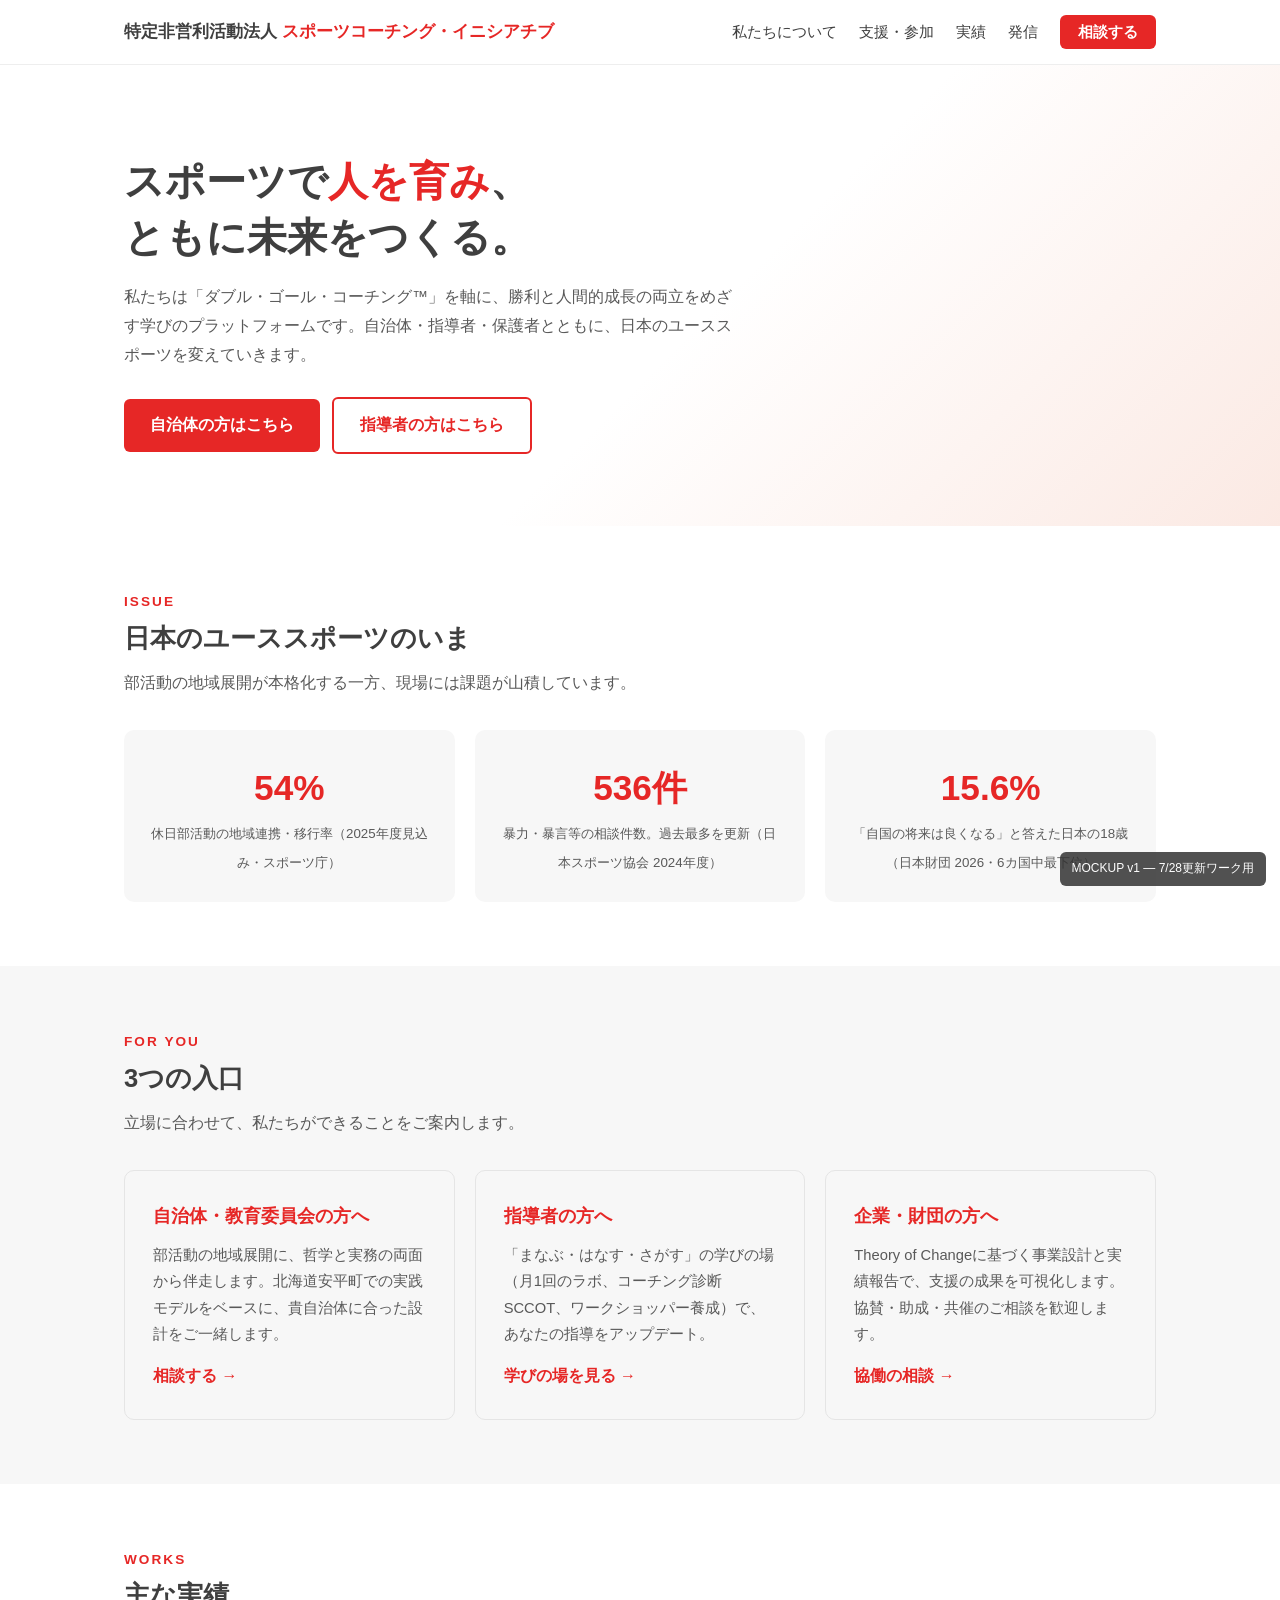
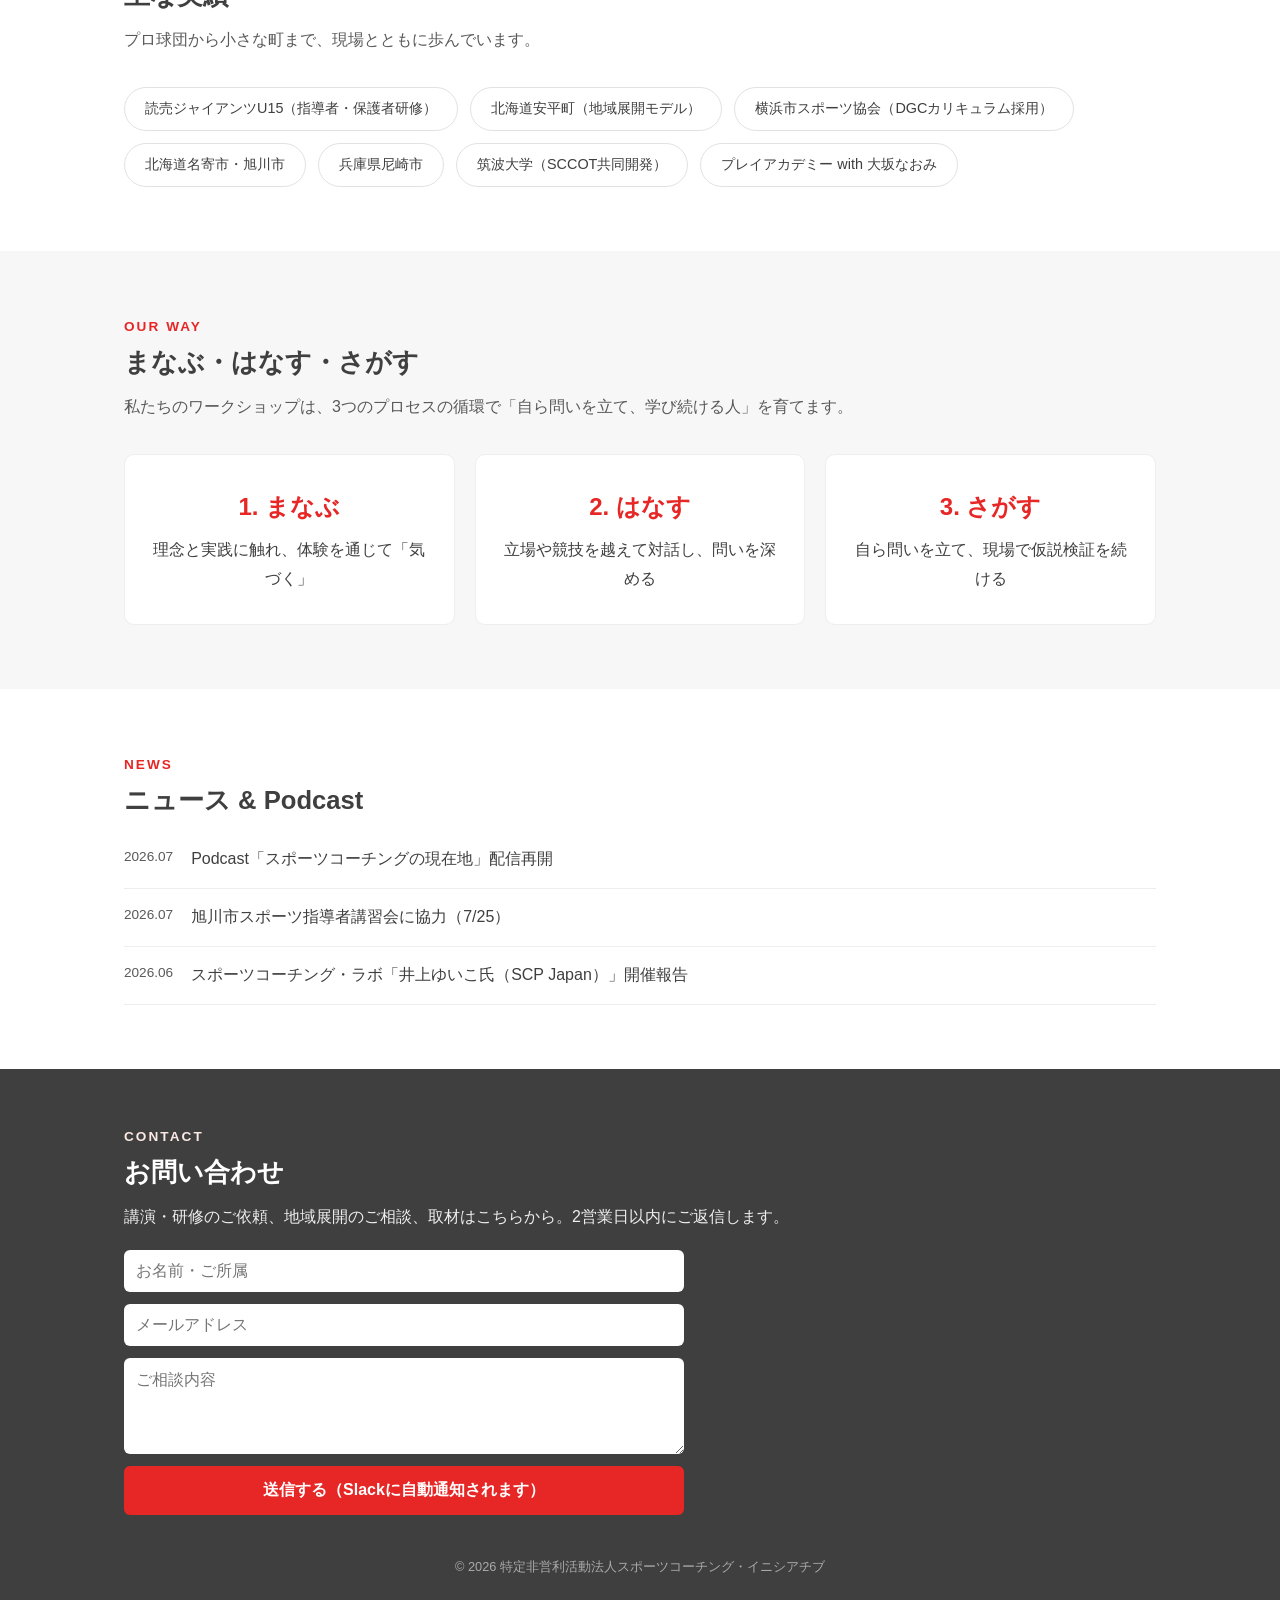
==== index.html @ eb0404fe "Remove unnecessary HTML elements and styles" ====
<!DOCTYPE html>
<html lang="ja">
<head>
<meta charset="UTF-8"><meta name="viewport" content="width=device-width, initial-scale=1.0">
<title>スポーツコーチング・イニシアチブ｜スポーツで人を育み、ともに未来をつくる</title>
<style>
:root{--red:#E62726;--dark:#3F3F3F;--grey:#595959;--peach:#FBE9E3;--light:#F7F7F7;}
*{margin:0;padding:0;box-sizing:border-box;font-family:"Hiragino Kaku Gothic ProN","Yu Gothic","Meiryo",sans-serif;}
body{color:var(--dark);line-height:1.8;}
.wrap{max-width:1080px;margin:0 auto;padding:0 24px;}
header{position:sticky;top:0;background:#fff;border-bottom:1px solid #eee;z-index:10;}
.nav{display:flex;align-items:center;justify-content:space-between;height:64px;}
.logo{font-weight:800;font-size:1.05rem;}
.logo span{color:var(--red);}
nav a{margin-left:22px;text-decoration:none;color:var(--dark);font-size:.92rem;}
.cta{background:var(--red);color:#fff !important;padding:9px 18px;border-radius:6px;font-weight:700;}
.hero{background:linear-gradient(135deg,#fff 55%,var(--peach));padding:88px 0 72px;}
.hero h1{font-size:2.5rem;font-weight:800;line-height:1.4;}
.hero h1 em{color:var(--red);font-style:normal;}
.hero p{margin-top:18px;color:var(--grey);max-width:620px;}
.hero .btns{margin-top:28px;}
.hero .btns a{display:inline-block;margin-right:12px;padding:12px 26px;border-radius:6px;text-decoration:none;font-weight:700;}
.b1{background:var(--red);color:#fff;}.b2{border:2px solid var(--red);color:var(--red);}
section{padding:64px 0;}
h2{font-size:1.6rem;font-weight:800;margin-bottom:8px;}
h2 span{color:var(--red);display:block;font-size:.85rem;letter-spacing:.15em;}
.sub{color:var(--grey);margin-bottom:32px;}
.stats{display:grid;grid-template-columns:repeat(3,1fr);gap:20px;}
.stat{background:var(--light);border-radius:10px;padding:26px;text-align:center;}
.stat b{display:block;font-size:2.2rem;color:var(--red);}
.stat small{color:var(--grey);}
.gates{display:grid;grid-template-columns:repeat(3,1fr);gap:20px;}
.gate{border:1px solid #e5e5e5;border-radius:10px;padding:28px;transition:.2s;}
.gate:hover{box-shadow:0 6px 18px rgba(0,0,0,.08);}
.gate h3{color:var(--red);margin-bottom:10px;font-size:1.15rem;}
.gate p{font-size:.92rem;color:var(--grey);}
.gate a{display:inline-block;margin-top:14px;color:var(--red);font-weight:700;text-decoration:none;}
.bg-l{background:var(--light);}
.results{display:flex;flex-wrap:wrap;gap:12px;}
.chip{background:#fff;border:1px solid #e2e2e2;border-radius:999px;padding:8px 20px;font-size:.9rem;}
.steps{display:grid;grid-template-columns:repeat(3,1fr);gap:20px;text-align:center;}
.step{background:#fff;border-radius:10px;padding:30px 22px;border:1px solid #eee;}
.step b{display:block;font-size:1.5rem;color:var(--red);margin-bottom:8px;}
.news li{list-style:none;border-bottom:1px solid #eee;padding:14px 0;display:flex;gap:18px;}
.news time{color:var(--grey);font-size:.85rem;white-space:nowrap;}
footer{background:var(--dark);color:#eee;padding:56px 0 32px;}
footer h2{color:#fff;}
.fform{display:grid;gap:12px;max-width:560px;margin-top:18px;}
.fform input,.fform textarea{padding:12px;border-radius:6px;border:none;font-size:1rem;}
.fform button{background:var(--red);color:#fff;border:none;padding:14px;border-radius:6px;font-weight:700;font-size:1rem;cursor:pointer;}
.copy{text-align:center;color:#aaa;font-size:.8rem;margin-top:40px;}
.mock{position:fixed;bottom:14px;right:14px;background:#333;color:#fff;font-size:.75rem;padding:6px 12px;border-radius:6px;opacity:.85;}
</style>
</head>
<body>
<header><div class="wrap nav">
  <div class="logo">特定非営利活動法人 <span>スポーツコーチング・イニシアチブ</span></div>
  <nav><a href="#about">私たちについて</a><a href="#gates">支援・参加</a><a href="#results">実績</a><a href="#news">発信</a><a class="cta" href="#contact">相談する</a></nav>
</div></header>

<div class="hero"><div class="wrap">
  <h1>スポーツで<em>人を育み</em>、<br>ともに未来をつくる。</h1>
  <p>私たちは「ダブル・ゴール・コーチング™」を軸に、勝利と人間的成長の両立をめざす学びのプラットフォームです。自治体・指導者・保護者とともに、日本のユーススポーツを変えていきます。</p>
  <div class="btns"><a class="b1" href="#gates">自治体の方はこちら</a><a class="b2" href="#gates">指導者の方はこちら</a></div>
</div></div>

<section id="about"><div class="wrap">
  <h2><span>ISSUE</span>日本のユーススポーツのいま</h2>
  <p class="sub">部活動の地域展開が本格化する一方、現場には課題が山積しています。</p>
  <div class="stats">
    <div class="stat"><b>54%</b><small>休日部活動の地域連携・移行率（2025年度見込み・スポーツ庁）</small></div>
    <div class="stat"><b>536件</b><small>暴力・暴言等の相談件数。過去最多を更新（日本スポーツ協会 2024年度）</small></div>
    <div class="stat"><b>15.6%</b><small>「自国の将来は良くなる」と答えた日本の18歳（日本財団 2026・6カ国中最下位）</small></div>
  </div>
</div></section>

<section class="bg-l" id="gates"><div class="wrap">
  <h2><span>FOR YOU</span>3つの入口</h2>
  <p class="sub">立場に合わせて、私たちができることをご案内します。</p>
  <div class="gates">
    <div class="gate"><h3>自治体・教育委員会の方へ</h3><p>部活動の地域展開に、哲学と実務の両面から伴走します。北海道安平町での実践モデルをベースに、貴自治体に合った設計をご一緒します。</p><a href="#contact">相談する →</a></div>
    <div class="gate"><h3>指導者の方へ</h3><p>「まなぶ・はなす・さがす」の学びの場（月1回のラボ、コーチング診断SCCOT、ワークショッパー養成）で、あなたの指導をアップデート。</p><a href="#contact">学びの場を見る →</a></div>
    <div class="gate"><h3>企業・財団の方へ</h3><p>Theory of Changeに基づく事業設計と実績報告で、支援の成果を可視化します。協賛・助成・共催のご相談を歓迎します。</p><a href="#contact">協働の相談 →</a></div>
  </div>
</div></section>

<section id="results"><div class="wrap">
  <h2><span>WORKS</span>主な実績</h2>
  <p class="sub">プロ球団から小さな町まで、現場とともに歩んでいます。</p>
  <div class="results">
    <span class="chip">読売ジャイアンツU15（指導者・保護者研修）</span>
    <span class="chip">北海道安平町（地域展開モデル）</span>
    <span class="chip">横浜市スポーツ協会（DGCカリキュラム採用）</span>
    <span class="chip">北海道名寄市・旭川市</span>
    <span class="chip">兵庫県尼崎市</span>
    <span class="chip">筑波大学（SCCOT共同開発）</span>
    <span class="chip">プレイアカデミー with 大坂なおみ</span>
  </div>
</div></section>

<section class="bg-l"><div class="wrap">
  <h2><span>OUR WAY</span>まなぶ・はなす・さがす</h2>
  <p class="sub">私たちのワークショップは、3つのプロセスの循環で「自ら問いを立て、学び続ける人」を育てます。</p>
  <div class="steps">
    <div class="step"><b>1. まなぶ</b>理念と実践に触れ、体験を通じて「気づく」</div>
    <div class="step"><b>2. はなす</b>立場や競技を越えて対話し、問いを深める</div>
    <div class="step"><b>3. さがす</b>自ら問いを立て、現場で仮説検証を続ける</div>
  </div>
</div></section>

<section id="news"><div class="wrap">
  <h2><span>NEWS</span>ニュース &amp; Podcast</h2>
  <ul class="news">
    <li><time>2026.07</time><span>Podcast「スポーツコーチングの現在地」配信再開</span></li>
    <li><time>2026.07</time><span>旭川市スポーツ指導者講習会に協力（7/25）</span></li>
    <li><time>2026.06</time><span>スポーツコーチング・ラボ「井上ゆいこ氏（SCP Japan）」開催報告</span></li>
  </ul>
</div></section>

<footer id="contact"><div class="wrap">
  <h2><span style="color:var(--peach)">CONTACT</span>お問い合わせ</h2>
  <p>講演・研修のご依頼、地域展開のご相談、取材はこちらから。2営業日以内にご返信します。</p>
  <div class="fform">
    <input placeholder="お名前・ご所属">
    <input placeholder="メールアドレス">
    <textarea rows="4" placeholder="ご相談内容"></textarea>
    <button>送信する（Slackに自動通知されます）</button>
  </div>
  <p class="copy">© 2026 特定非営利活動法人スポーツコーチング・イニシアチブ</p>
</div></footer>
<div class="mock">MOCKUP v1 — 7/28更新ワーク用</div>
</body></html>
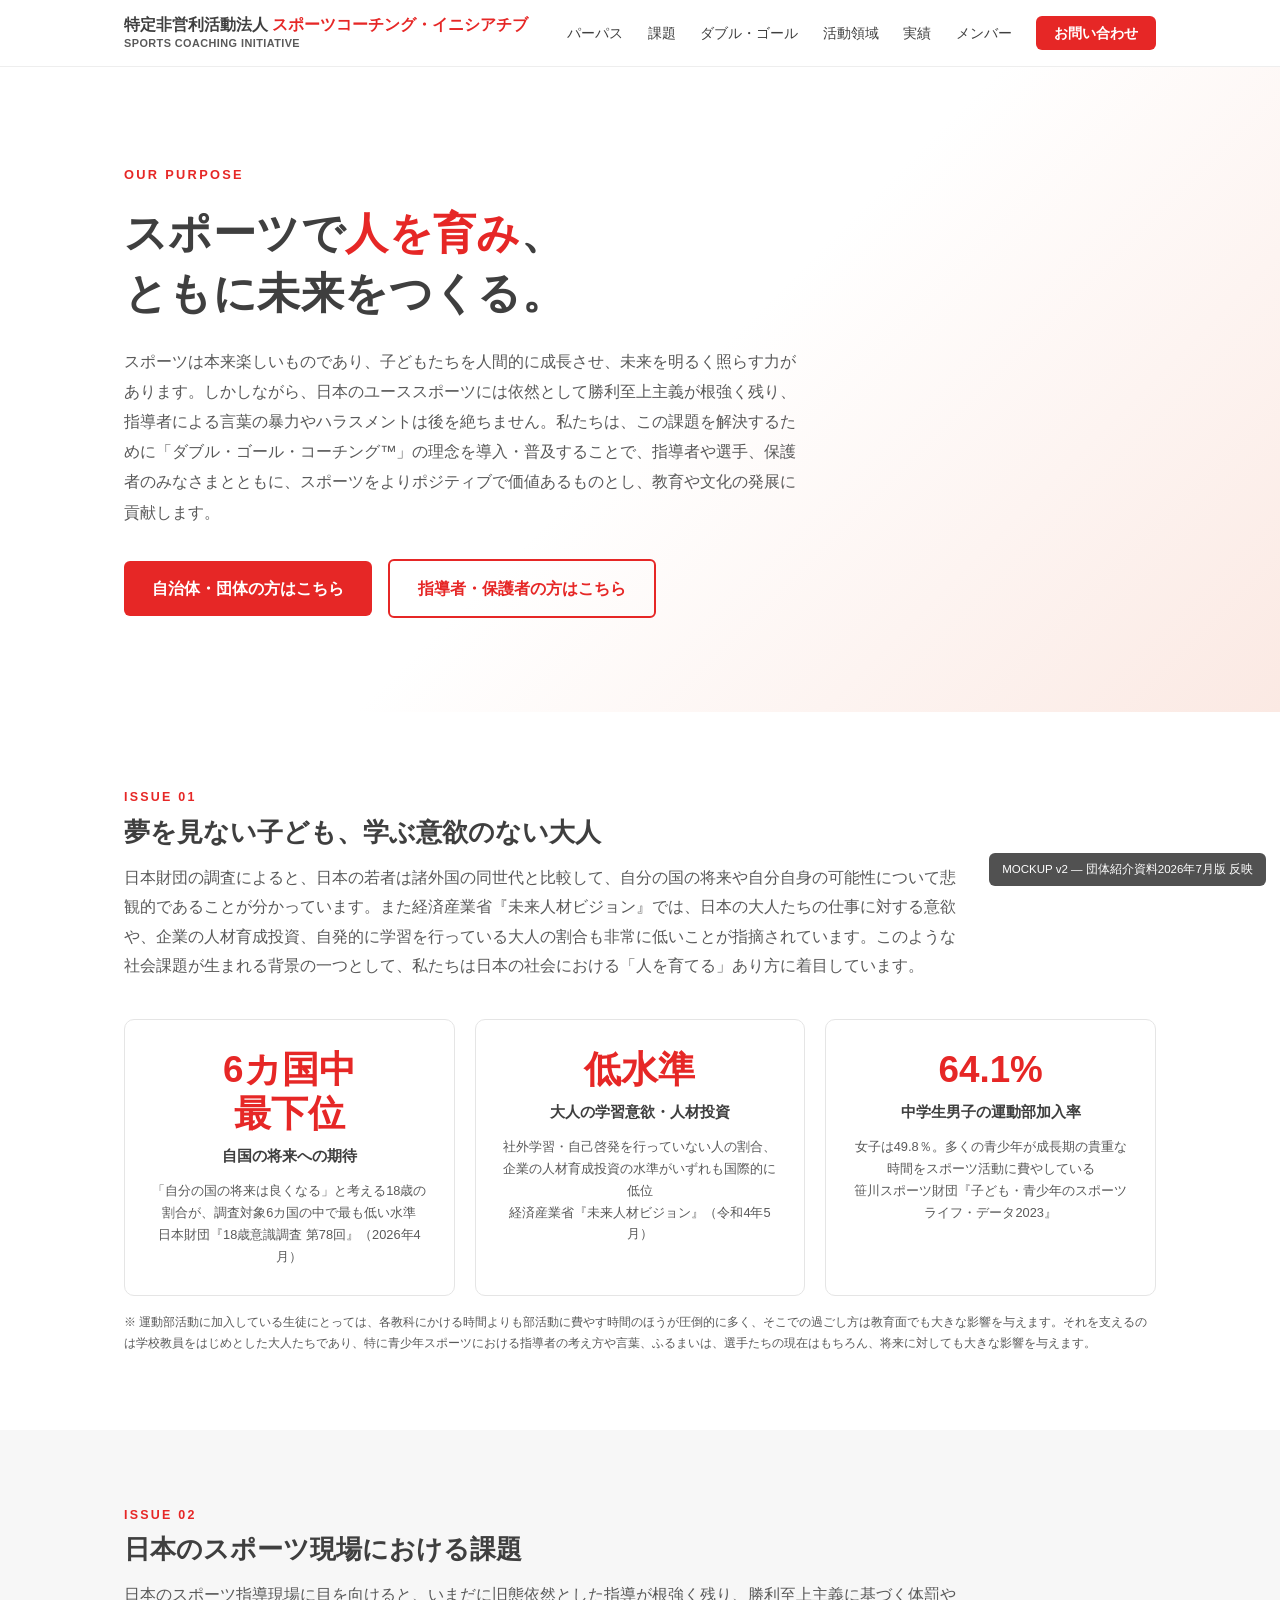
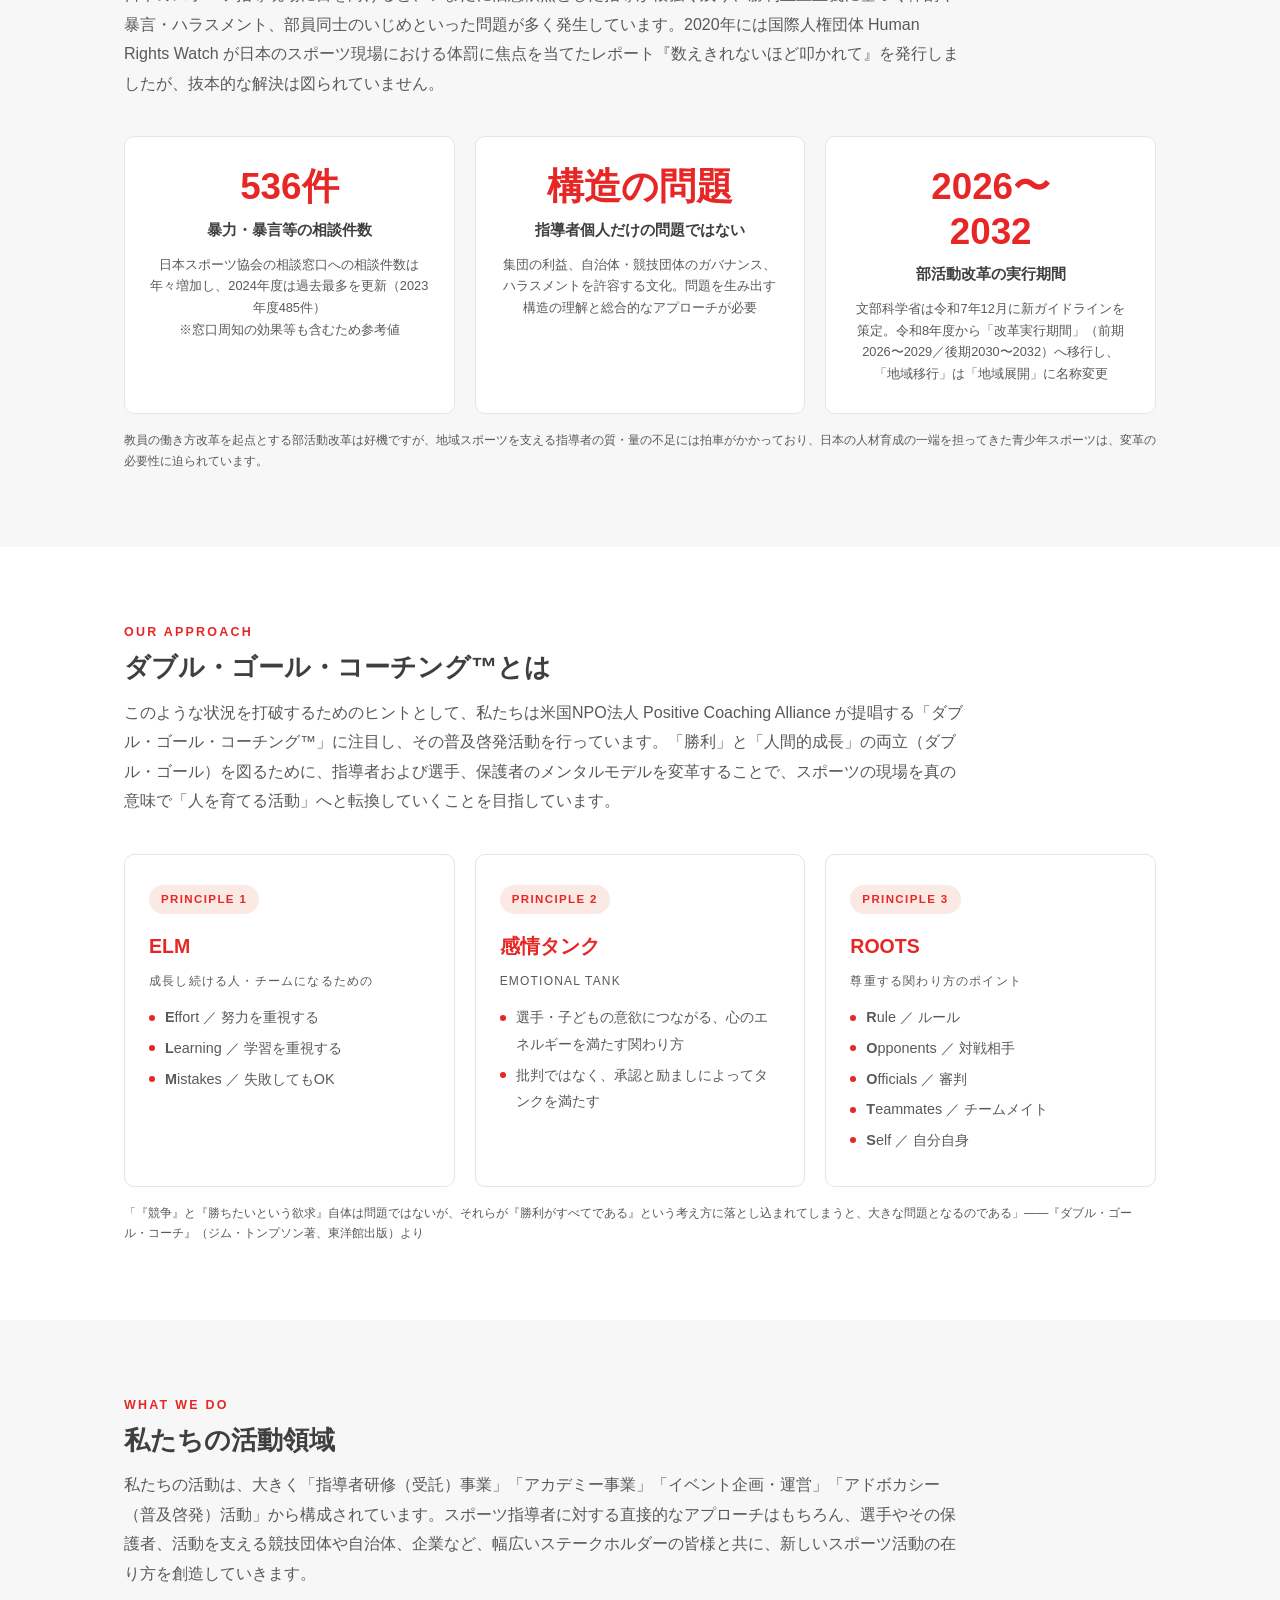
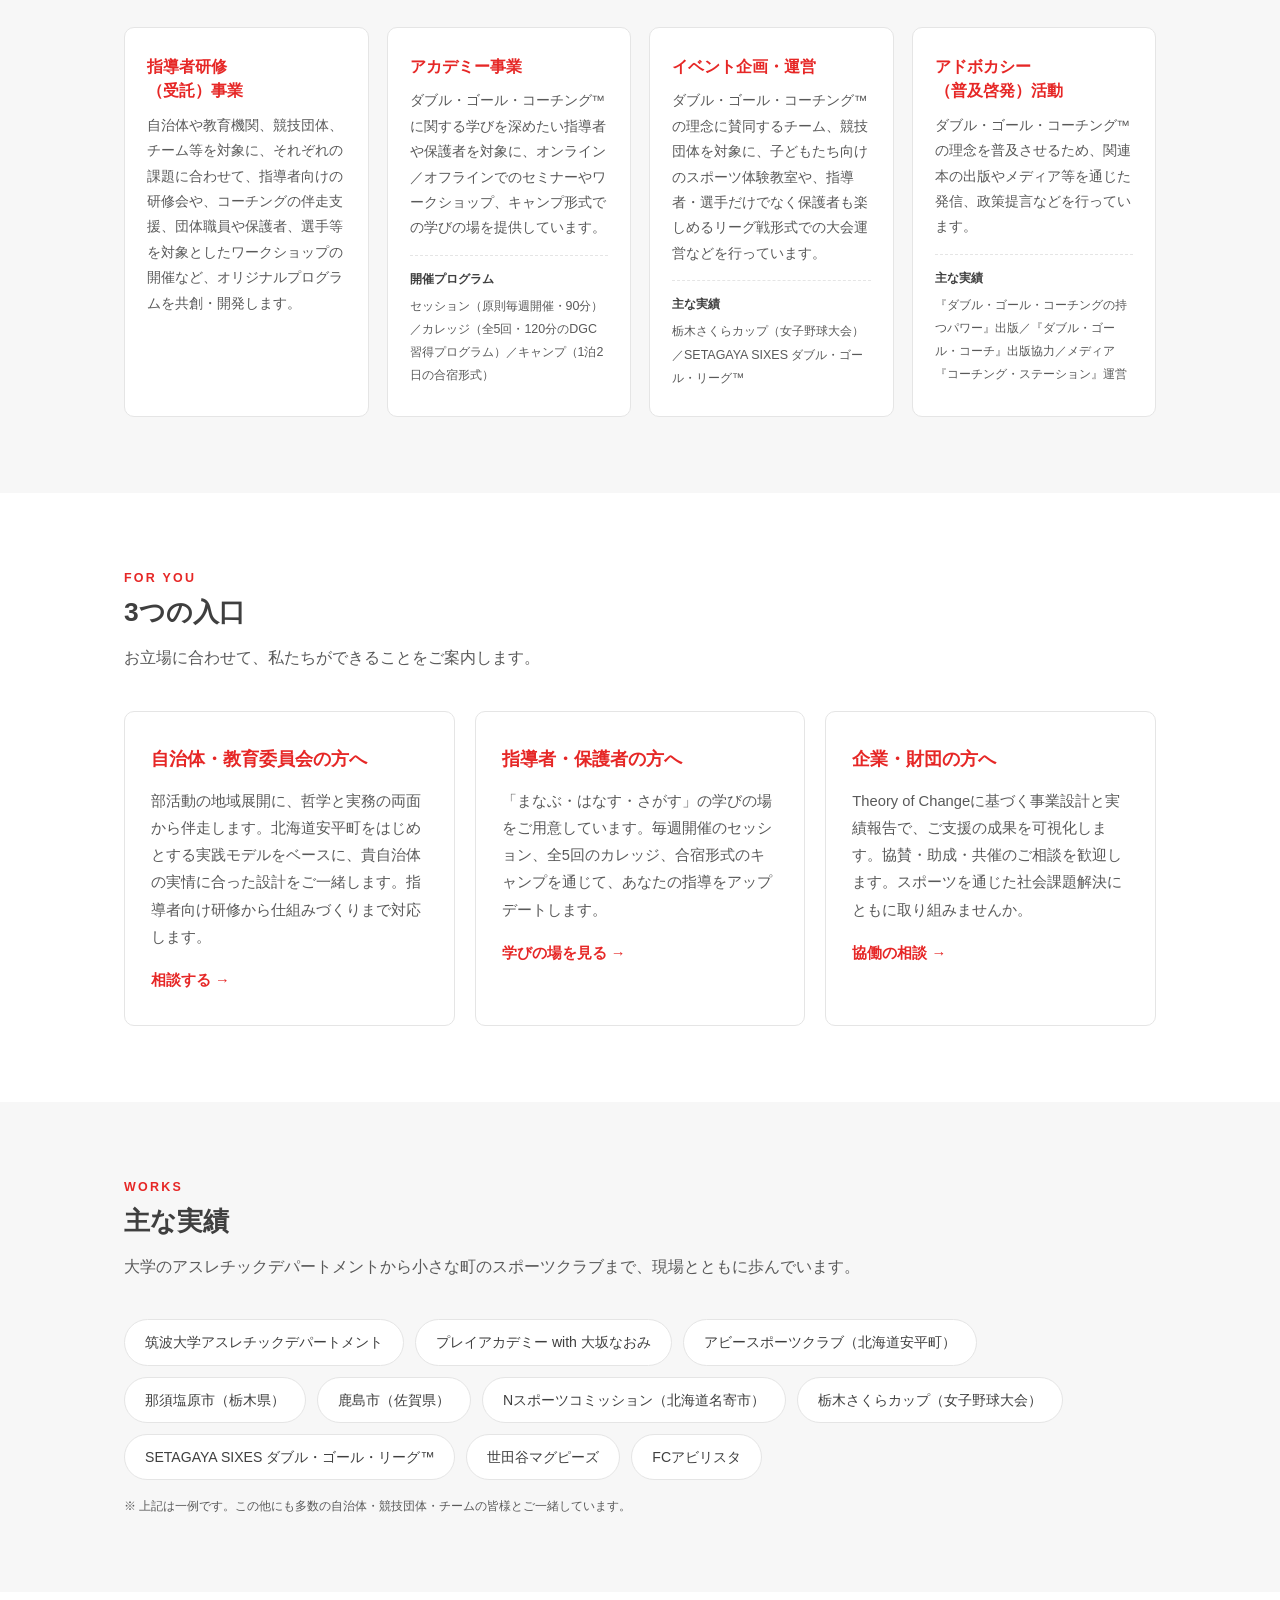
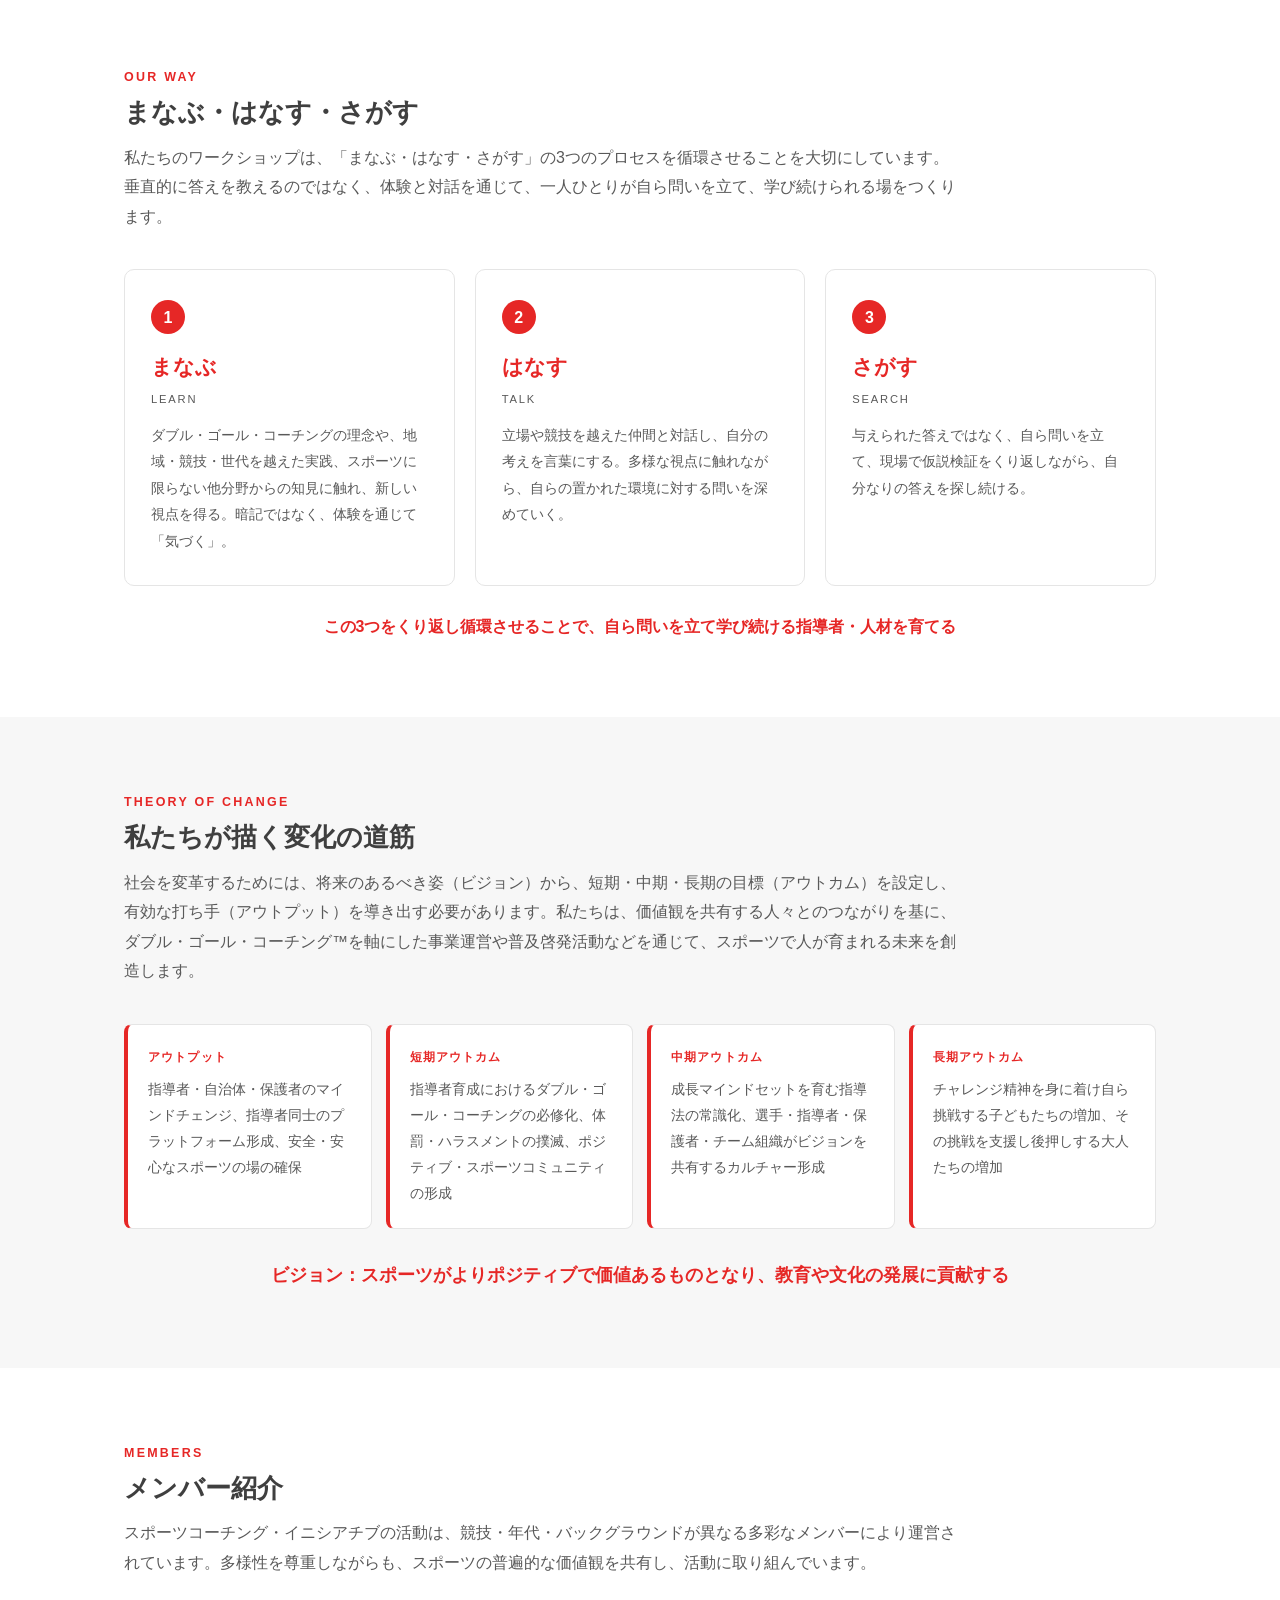
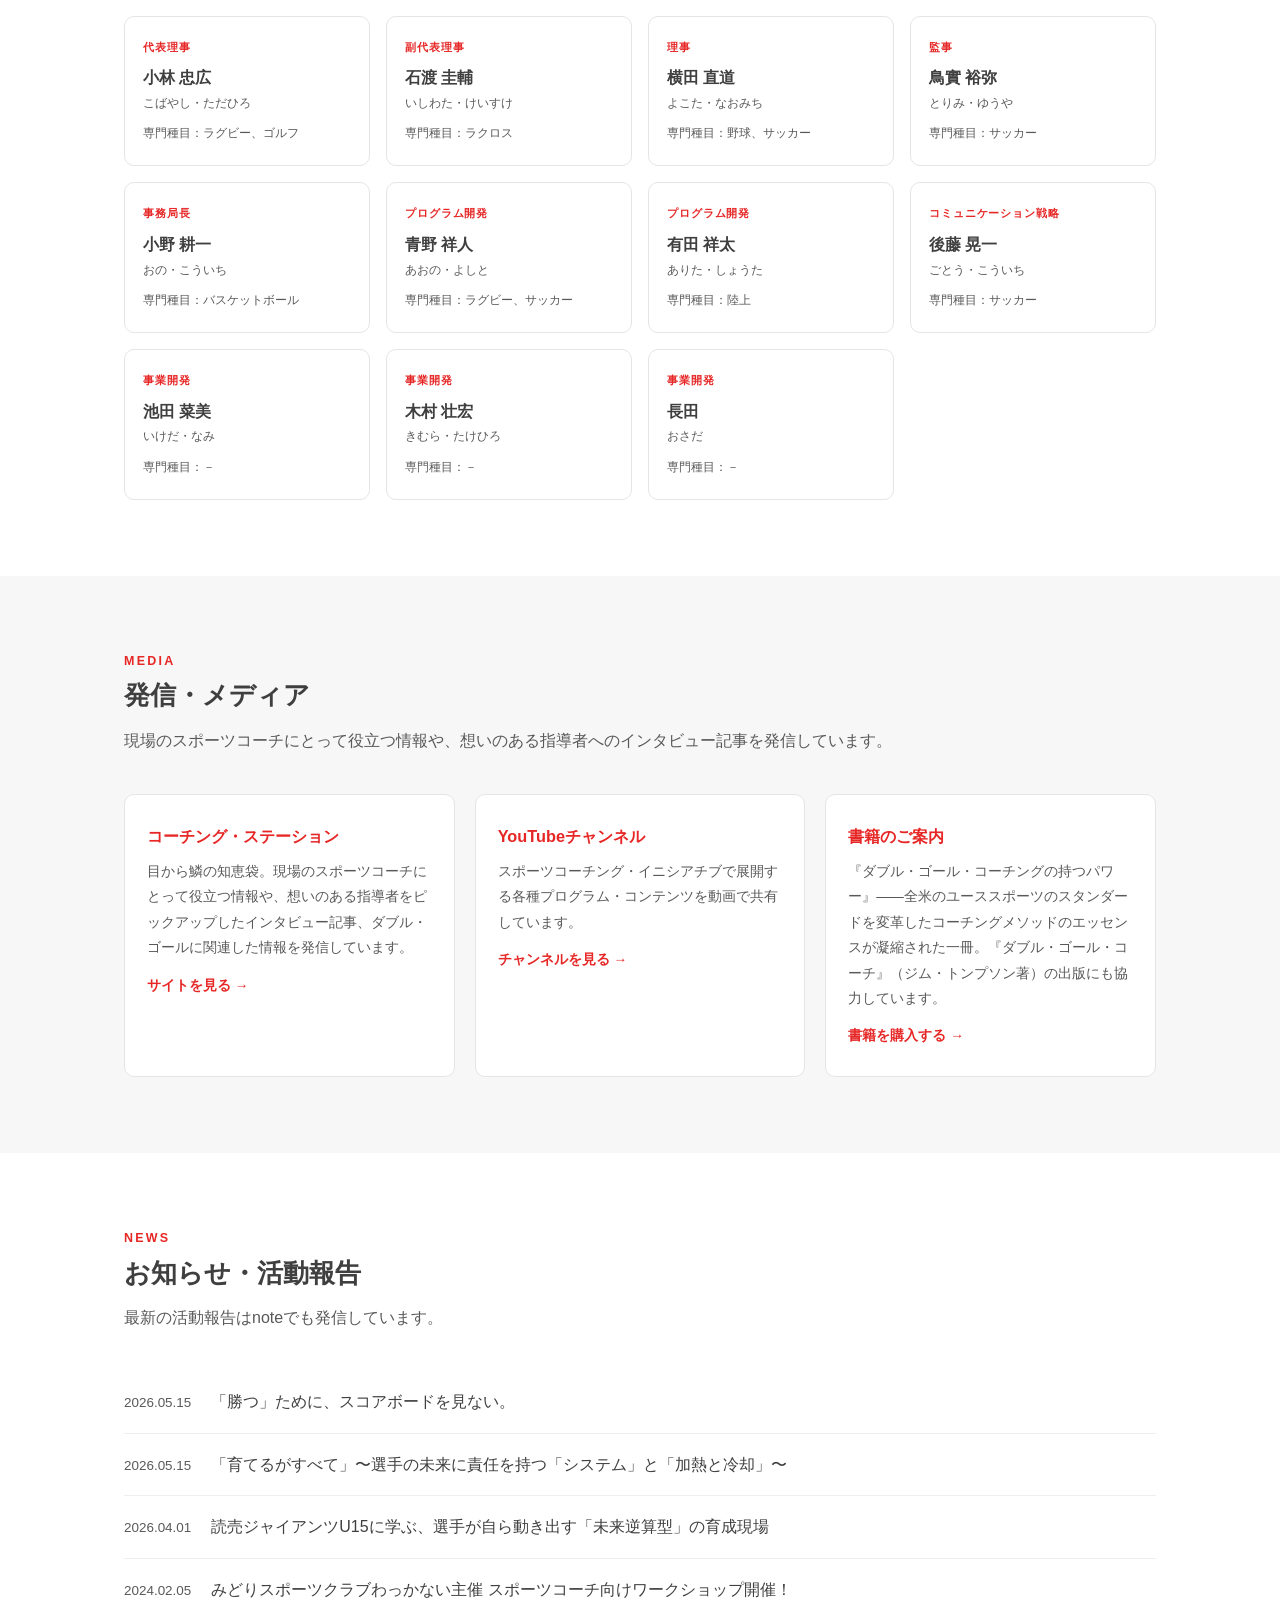
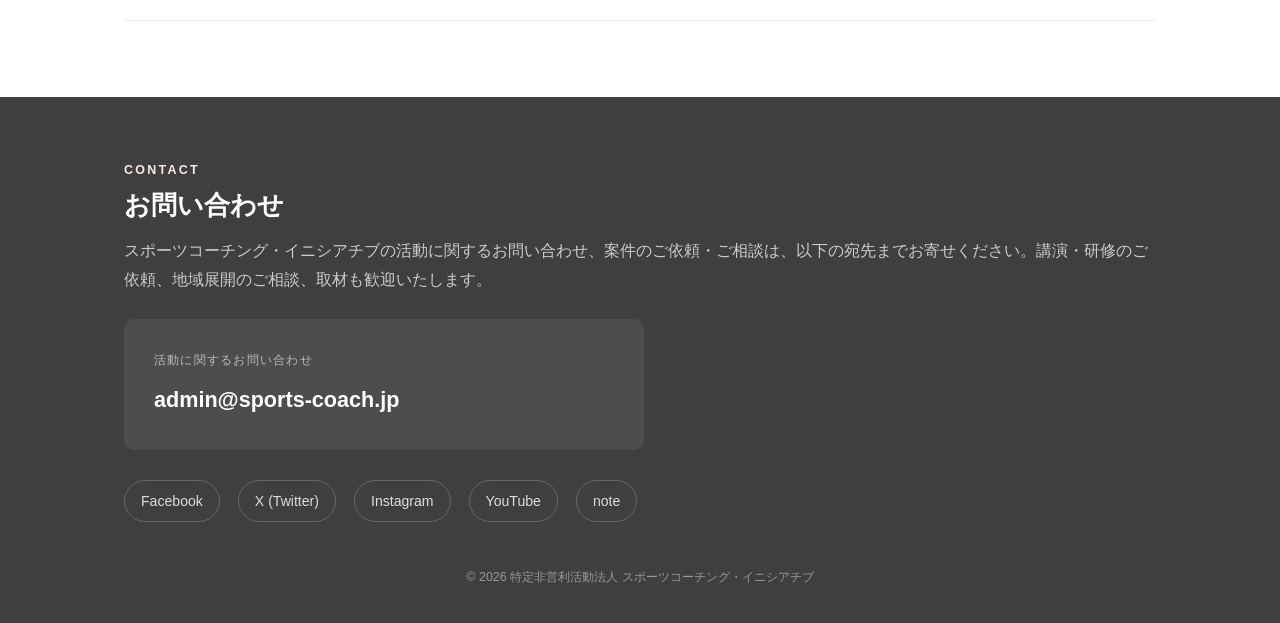
==== commit e2177d2e: "Update mockup content from 2026-07 organization deck" ====
--- a/index.html
+++ b/index.html
@@ -2,131 +2,355 @@
 <html lang="ja">
 <head>
 <meta charset="UTF-8"><meta name="viewport" content="width=device-width, initial-scale=1.0">
-<title>スポーツコーチング・イニシアチブ｜スポーツで人を育み、ともに未来をつくる</title>
+<title>特定非営利活動法人 スポーツコーチング・イニシアチブ｜スポーツで人を育み、ともに未来をつくる</title>
+<meta name="description" content="私たちは「ダブル・ゴール・コーチング™」の理念を導入・普及することで、勝利と人間的成長の両立をめざします。指導者・選手・保護者とともに、スポーツをよりポジティブで価値あるものとし、教育や文化の発展に貢献します。">
 <style>
-:root{--red:#E62726;--dark:#3F3F3F;--grey:#595959;--peach:#FBE9E3;--light:#F7F7F7;}
+:root{--red:#E62726;--dark:#3F3F3F;--grey:#595959;--peach:#FBE9E3;--light:#F7F7F7;--line:#E5E5E5;}
 *{margin:0;padding:0;box-sizing:border-box;font-family:"Hiragino Kaku Gothic ProN","Yu Gothic","Meiryo",sans-serif;}
-body{color:var(--dark);line-height:1.8;}
+html{scroll-behavior:smooth;}
+body{color:var(--dark);line-height:1.85;font-size:16px;}
 .wrap{max-width:1080px;margin:0 auto;padding:0 24px;}
-header{position:sticky;top:0;background:#fff;border-bottom:1px solid #eee;z-index:10;}
-.nav{display:flex;align-items:center;justify-content:space-between;height:64px;}
-.logo{font-weight:800;font-size:1.05rem;}
+header{position:sticky;top:0;background:rgba(255,255,255,.96);backdrop-filter:blur(6px);border-bottom:1px solid #eee;z-index:50;}
+.nav{display:flex;align-items:center;justify-content:space-between;height:66px;gap:16px;}
+.logo{font-weight:800;font-size:.98rem;line-height:1.4;}
+.logo small{display:block;font-weight:600;font-size:.68rem;color:var(--grey);letter-spacing:.04em;}
 .logo span{color:var(--red);}
-nav a{margin-left:22px;text-decoration:none;color:var(--dark);font-size:.92rem;}
+nav a{margin-left:20px;text-decoration:none;color:var(--dark);font-size:.9rem;white-space:nowrap;}
+nav a:hover{color:var(--red);}
 .cta{background:var(--red);color:#fff !important;padding:9px 18px;border-radius:6px;font-weight:700;}
-.hero{background:linear-gradient(135deg,#fff 55%,var(--peach));padding:88px 0 72px;}
-.hero h1{font-size:2.5rem;font-weight:800;line-height:1.4;}
+.hero{background:linear-gradient(135deg,#fff 52%,var(--peach));padding:96px 0 84px;}
+.hero .eyebrow{color:var(--red);font-weight:700;letter-spacing:.18em;font-size:.8rem;margin-bottom:16px;}
+.hero h1{font-size:2.7rem;font-weight:800;line-height:1.4;letter-spacing:.01em;}
 .hero h1 em{color:var(--red);font-style:normal;}
-.hero p{margin-top:18px;color:var(--grey);max-width:620px;}
-.hero .btns{margin-top:28px;}
-.hero .btns a{display:inline-block;margin-right:12px;padding:12px 26px;border-radius:6px;text-decoration:none;font-weight:700;}
-.b1{background:var(--red);color:#fff;}.b2{border:2px solid var(--red);color:var(--red);}
-section{padding:64px 0;}
-h2{font-size:1.6rem;font-weight:800;margin-bottom:8px;}
-h2 span{color:var(--red);display:block;font-size:.85rem;letter-spacing:.15em;}
-.sub{color:var(--grey);margin-bottom:32px;}
+.hero p{margin-top:22px;color:var(--grey);max-width:680px;font-size:1.02rem;}
+.hero .btns{margin-top:32px;}
+.hero .btns a{display:inline-block;margin:0 12px 10px 0;padding:13px 28px;border-radius:6px;text-decoration:none;font-weight:700;}
+.b1{background:var(--red);color:#fff;}
+.b2{border:2px solid var(--red);color:var(--red);}
+section{padding:76px 0;}
+.bg-l{background:var(--light);}
+h2{font-size:1.65rem;font-weight:800;margin-bottom:10px;line-height:1.5;}
+h2 span{color:var(--red);display:block;font-size:.78rem;letter-spacing:.18em;margin-bottom:6px;}
+.sub{color:var(--grey);margin-bottom:38px;max-width:840px;}
 .stats{display:grid;grid-template-columns:repeat(3,1fr);gap:20px;}
-.stat{background:var(--light);border-radius:10px;padding:26px;text-align:center;}
-.stat b{display:block;font-size:2.2rem;color:var(--red);}
-.stat small{color:var(--grey);}
+.stat{background:#fff;border:1px solid var(--line);border-radius:10px;padding:28px 24px;text-align:center;}
+.bg-l .stat{background:#fff;}
+.stat b{display:block;font-size:2.3rem;color:var(--red);line-height:1.2;}
+.stat strong{display:block;font-size:.95rem;margin:6px 0 10px;}
+.stat small{color:var(--grey);font-size:.8rem;line-height:1.7;display:block;}
+.principles{display:grid;grid-template-columns:repeat(3,1fr);gap:20px;margin-top:8px;}
+.pr{background:#fff;border:1px solid var(--line);border-radius:10px;padding:28px 24px;}
+.pr .tag{display:inline-block;background:var(--peach);color:var(--red);font-weight:800;font-size:.72rem;letter-spacing:.12em;padding:4px 12px;border-radius:999px;margin-bottom:14px;}
+.pr h3{font-size:1.22rem;color:var(--red);margin-bottom:6px;}
+.pr .en{font-size:.75rem;color:var(--grey);letter-spacing:.1em;margin-bottom:12px;}
+.pr ul{list-style:none;}
+.pr li{font-size:.9rem;color:var(--grey);padding-left:16px;position:relative;margin-bottom:4px;}
+.pr li:before{content:"";position:absolute;left:0;top:.72em;width:6px;height:6px;border-radius:50%;background:var(--red);}
+.biz{display:grid;grid-template-columns:repeat(4,1fr);gap:18px;}
+.bz{background:#fff;border:1px solid var(--line);border-radius:10px;padding:26px 22px;}
+.bz h3{font-size:1.02rem;color:var(--red);margin-bottom:10px;line-height:1.5;}
+.bz p{font-size:.86rem;color:var(--grey);}
+.bz .ex{margin-top:14px;padding-top:12px;border-top:1px dashed var(--line);font-size:.78rem;color:var(--grey);}
+.bz .ex b{display:block;color:var(--dark);font-size:.78rem;margin-bottom:4px;}
 .gates{display:grid;grid-template-columns:repeat(3,1fr);gap:20px;}
-.gate{border:1px solid #e5e5e5;border-radius:10px;padding:28px;transition:.2s;}
-.gate:hover{box-shadow:0 6px 18px rgba(0,0,0,.08);}
-.gate h3{color:var(--red);margin-bottom:10px;font-size:1.15rem;}
+.gate{background:#fff;border:1px solid var(--line);border-radius:10px;padding:30px 26px;transition:.2s;}
+.gate:hover{box-shadow:0 8px 22px rgba(0,0,0,.07);transform:translateY(-2px);}
+.gate h3{color:var(--red);margin-bottom:12px;font-size:1.15rem;}
 .gate p{font-size:.92rem;color:var(--grey);}
-.gate a{display:inline-block;margin-top:14px;color:var(--red);font-weight:700;text-decoration:none;}
-.bg-l{background:var(--light);}
-.results{display:flex;flex-wrap:wrap;gap:12px;}
-.chip{background:#fff;border:1px solid #e2e2e2;border-radius:999px;padding:8px 20px;font-size:.9rem;}
-.steps{display:grid;grid-template-columns:repeat(3,1fr);gap:20px;text-align:center;}
-.step{background:#fff;border-radius:10px;padding:30px 22px;border:1px solid #eee;}
-.step b{display:block;font-size:1.5rem;color:var(--red);margin-bottom:8px;}
-.news li{list-style:none;border-bottom:1px solid #eee;padding:14px 0;display:flex;gap:18px;}
-.news time{color:var(--grey);font-size:.85rem;white-space:nowrap;}
-footer{background:var(--dark);color:#eee;padding:56px 0 32px;}
+.gate a{display:inline-block;margin-top:16px;color:var(--red);font-weight:700;text-decoration:none;font-size:.92rem;}
+.results{display:flex;flex-wrap:wrap;gap:11px;}
+.chip{background:#fff;border:1px solid var(--line);border-radius:999px;padding:9px 20px;font-size:.88rem;}
+.bg-l .chip{background:#fff;}
+.steps{display:grid;grid-template-columns:repeat(3,1fr);gap:20px;}
+.step{background:#fff;border:1px solid var(--line);border-radius:10px;padding:30px 26px;}
+.step .n{display:inline-flex;align-items:center;justify-content:center;width:34px;height:34px;border-radius:50%;background:var(--red);color:#fff;font-weight:800;margin-bottom:14px;}
+.step h3{font-size:1.3rem;color:var(--red);margin-bottom:2px;}
+.step .en{font-size:.7rem;color:var(--grey);letter-spacing:.16em;margin-bottom:12px;}
+.step p{font-size:.9rem;color:var(--grey);}
+.loop{margin-top:26px;text-align:center;font-weight:700;color:var(--red);}
+.toc-flow{display:grid;grid-template-columns:repeat(4,1fr);gap:14px;margin-top:8px;}
+.tf{background:#fff;border:1px solid var(--line);border-left:4px solid var(--red);border-radius:8px;padding:22px 20px;}
+.tf b{display:block;font-size:.72rem;color:var(--red);letter-spacing:.1em;margin-bottom:8px;}
+.tf p{font-size:.88rem;color:var(--grey);}
+.members{display:grid;grid-template-columns:repeat(4,1fr);gap:16px;}
+.mb{background:#fff;border:1px solid var(--line);border-radius:10px;padding:20px 18px;}
+.mb .role{font-size:.7rem;color:var(--red);font-weight:800;letter-spacing:.08em;margin-bottom:6px;}
+.mb .name{font-weight:800;font-size:1rem;}
+.mb .kana{font-size:.72rem;color:var(--grey);margin-bottom:8px;}
+.mb .sport{font-size:.78rem;color:var(--grey);}
+.news li{list-style:none;border-bottom:1px solid #eee;padding:16px 0;display:flex;gap:20px;align-items:baseline;}
+.news time{color:var(--grey);font-size:.84rem;white-space:nowrap;}
+.news a{color:var(--dark);text-decoration:none;}
+.news a:hover{color:var(--red);}
+.media{display:grid;grid-template-columns:repeat(3,1fr);gap:20px;}
+.md{background:#fff;border:1px solid var(--line);border-radius:10px;padding:26px 22px;}
+.md h3{font-size:1.02rem;color:var(--red);margin-bottom:8px;}
+.md p{font-size:.86rem;color:var(--grey);}
+.md a{display:inline-block;margin-top:12px;color:var(--red);font-weight:700;text-decoration:none;font-size:.86rem;}
+footer{background:var(--dark);color:#eee;padding:64px 0 34px;}
 footer h2{color:#fff;}
-.fform{display:grid;gap:12px;max-width:560px;margin-top:18px;}
-.fform input,.fform textarea{padding:12px;border-radius:6px;border:none;font-size:1rem;}
-.fform button{background:var(--red);color:#fff;border:none;padding:14px;border-radius:6px;font-weight:700;font-size:1rem;cursor:pointer;}
-.copy{text-align:center;color:#aaa;font-size:.8rem;margin-top:40px;}
-.mock{position:fixed;bottom:14px;right:14px;background:#333;color:#fff;font-size:.75rem;padding:6px 12px;border-radius:6px;opacity:.85;}
+footer h2 span{color:var(--peach);}
+footer p{color:#ccc;}
+.contact-box{background:rgba(255,255,255,.07);border-radius:10px;padding:30px;margin-top:24px;max-width:520px;}
+.contact-box .label{font-size:.78rem;color:#bbb;letter-spacing:.1em;margin-bottom:8px;}
+.contact-box a{color:#fff;font-size:1.35rem;font-weight:800;text-decoration:none;}
+.fsns{margin-top:30px;display:flex;gap:18px;flex-wrap:wrap;}
+.fsns a{color:#ddd;text-decoration:none;font-size:.88rem;border:1px solid #666;padding:7px 16px;border-radius:999px;}
+.fsns a:hover{border-color:#fff;color:#fff;}
+.copy{text-align:center;color:#999;font-size:.78rem;margin-top:44px;}
+.note{font-size:.76rem;color:var(--grey);margin-top:16px;line-height:1.7;}
+.mock{position:fixed;bottom:14px;right:14px;background:#333;color:#fff;font-size:.72rem;padding:6px 13px;border-radius:6px;opacity:.85;z-index:99;}
+@media(max-width:900px){
+  nav{display:none;}
+  .hero h1{font-size:1.9rem;}
+  .stats,.principles,.gates,.steps,.media{grid-template-columns:1fr;}
+  .biz,.toc-flow,.members{grid-template-columns:repeat(2,1fr);}
+}
 </style>
 </head>
 <body>
+
 <header><div class="wrap nav">
-  <div class="logo">特定非営利活動法人 <span>スポーツコーチング・イニシアチブ</span></div>
-  <nav><a href="#about">私たちについて</a><a href="#gates">支援・参加</a><a href="#results">実績</a><a href="#news">発信</a><a class="cta" href="#contact">相談する</a></nav>
+  <div class="logo">特定非営利活動法人 <span>スポーツコーチング・イニシアチブ</span>
+    <small>SPORTS COACHING INITIATIVE</small></div>
+  <nav>
+    <a href="#purpose">パーパス</a>
+    <a href="#issue">課題</a>
+    <a href="#dgc">ダブル・ゴール</a>
+    <a href="#biz">活動領域</a>
+    <a href="#works">実績</a>
+    <a href="#members">メンバー</a>
+    <a class="cta" href="#contact">お問い合わせ</a>
+  </nav>
 </div></header>
 
-<div class="hero"><div class="wrap">
+<div class="hero" id="purpose"><div class="wrap">
+  <div class="eyebrow">OUR PURPOSE</div>
   <h1>スポーツで<em>人を育み</em>、<br>ともに未来をつくる。</h1>
-  <p>私たちは「ダブル・ゴール・コーチング™」を軸に、勝利と人間的成長の両立をめざす学びのプラットフォームです。自治体・指導者・保護者とともに、日本のユーススポーツを変えていきます。</p>
-  <div class="btns"><a class="b1" href="#gates">自治体の方はこちら</a><a class="b2" href="#gates">指導者の方はこちら</a></div>
+  <p>スポーツは本来楽しいものであり、子どもたちを人間的に成長させ、未来を明るく照らす力があります。しかしながら、日本のユーススポーツには依然として勝利至上主義が根強く残り、指導者による言葉の暴力やハラスメントは後を絶ちません。私たちは、この課題を解決するために「ダブル・ゴール・コーチング™」の理念を導入・普及することで、指導者や選手、保護者のみなさまとともに、スポーツをよりポジティブで価値あるものとし、教育や文化の発展に貢献します。</p>
+  <div class="btns">
+    <a class="b1" href="#gates">自治体・団体の方はこちら</a>
+    <a class="b2" href="#gates">指導者・保護者の方はこちら</a>
+  </div>
 </div></div>
 
-<section id="about"><div class="wrap">
-  <h2><span>ISSUE</span>日本のユーススポーツのいま</h2>
-  <p class="sub">部活動の地域展開が本格化する一方、現場には課題が山積しています。</p>
+<section id="issue"><div class="wrap">
+  <h2><span>ISSUE 01</span>夢を見ない子ども、学ぶ意欲のない大人</h2>
+  <p class="sub">日本財団の調査によると、日本の若者は諸外国の同世代と比較して、自分の国の将来や自分自身の可能性について悲観的であることが分かっています。また経済産業省『未来人材ビジョン』では、日本の大人たちの仕事に対する意欲や、企業の人材育成投資、自発的に学習を行っている大人の割合も非常に低いことが指摘されています。このような社会課題が生まれる背景の一つとして、私たちは日本の社会における「人を育てる」あり方に着目しています。</p>
   <div class="stats">
-    <div class="stat"><b>54%</b><small>休日部活動の地域連携・移行率（2025年度見込み・スポーツ庁）</small></div>
-    <div class="stat"><b>536件</b><small>暴力・暴言等の相談件数。過去最多を更新（日本スポーツ協会 2024年度）</small></div>
-    <div class="stat"><b>15.6%</b><small>「自国の将来は良くなる」と答えた日本の18歳（日本財団 2026・6カ国中最下位）</small></div>
-  </div>
-</div></section>
-
-<section class="bg-l" id="gates"><div class="wrap">
+    <div class="stat"><b>6カ国中<br>最下位</b><strong>自国の将来への期待</strong><small>「自分の国の将来は良くなる」と考える18歳の割合が、調査対象6カ国の中で最も低い水準<br>日本財団『18歳意識調査 第78回』（2026年4月）</small></div>
+    <div class="stat"><b>低水準</b><strong>大人の学習意欲・人材投資</strong><small>社外学習・自己啓発を行っていない人の割合、企業の人材育成投資の水準がいずれも国際的に低位<br>経済産業省『未来人材ビジョン』（令和4年5月）</small></div>
+    <div class="stat"><b>64.1%</b><strong>中学生男子の運動部加入率</strong><small>女子は49.8％。多くの青少年が成長期の貴重な時間をスポーツ活動に費やしている<br>笹川スポーツ財団『子ども・青少年のスポーツライフ・データ2023』</small></div>
+  </div>
+  <p class="note">※ 運動部活動に加入している生徒にとっては、各教科にかける時間よりも部活動に費やす時間のほうが圧倒的に多く、そこでの過ごし方は教育面でも大きな影響を与えます。それを支えるのは学校教員をはじめとした大人たちであり、特に青少年スポーツにおける指導者の考え方や言葉、ふるまいは、選手たちの現在はもちろん、将来に対しても大きな影響を与えます。</p>
+</div></section>
+
+<section class="bg-l"><div class="wrap">
+  <h2><span>ISSUE 02</span>日本のスポーツ現場における課題</h2>
+  <p class="sub">日本のスポーツ指導現場に目を向けると、いまだに旧態依然とした指導が根強く残り、勝利至上主義に基づく体罰や暴言・ハラスメント、部員同士のいじめといった問題が多く発生しています。2020年には国際人権団体 Human Rights Watch が日本のスポーツ現場における体罰に焦点を当てたレポート『数えきれないほど叩かれて』を発行しましたが、抜本的な解決は図られていません。</p>
+  <div class="stats">
+    <div class="stat"><b>536件</b><strong>暴力・暴言等の相談件数</strong><small>日本スポーツ協会の相談窓口への相談件数は年々増加し、2024年度は過去最多を更新（2023年度485件）<br>※窓口周知の効果等も含むため参考値</small></div>
+    <div class="stat"><b>構造の問題</b><strong>指導者個人だけの問題ではない</strong><small>集団の利益、自治体・競技団体のガバナンス、ハラスメントを許容する文化。問題を生み出す構造の理解と総合的なアプローチが必要</small></div>
+    <div class="stat"><b>2026〜<br>2032</b><strong>部活動改革の実行期間</strong><small>文部科学省は令和7年12月に新ガイドラインを策定。令和8年度から「改革実行期間」（前期2026〜2029／後期2030〜2032）へ移行し、「地域移行」は「地域展開」に名称変更</small></div>
+  </div>
+  <p class="note">教員の働き方改革を起点とする部活動改革は好機ですが、地域スポーツを支える指導者の質・量の不足には拍車がかかっており、日本の人材育成の一端を担ってきた青少年スポーツは、変革の必要性に迫られています。</p>
+</div></section>
+
+<section id="dgc"><div class="wrap">
+  <h2><span>OUR APPROACH</span>ダブル・ゴール・コーチング™とは</h2>
+  <p class="sub">このような状況を打破するためのヒントとして、私たちは米国NPO法人 Positive Coaching Alliance が提唱する「ダブル・ゴール・コーチング™」に注目し、その普及啓発活動を行っています。「勝利」と「人間的成長」の両立（ダブル・ゴール）を図るために、指導者および選手、保護者のメンタルモデルを変革することで、スポーツの現場を真の意味で「人を育てる活動」へと転換していくことを目指しています。</p>
+  <div class="principles">
+    <div class="pr">
+      <span class="tag">PRINCIPLE 1</span>
+      <h3>ELM</h3>
+      <div class="en">成長し続ける人・チームになるための</div>
+      <ul>
+        <li><b>E</b>ffort ／ 努力を重視する</li>
+        <li><b>L</b>earning ／ 学習を重視する</li>
+        <li><b>M</b>istakes ／ 失敗してもOK</li>
+      </ul>
+    </div>
+    <div class="pr">
+      <span class="tag">PRINCIPLE 2</span>
+      <h3>感情タンク</h3>
+      <div class="en">EMOTIONAL TANK</div>
+      <ul>
+        <li>選手・子どもの意欲につながる、心のエネルギーを満たす関わり方</li>
+        <li>批判ではなく、承認と励ましによってタンクを満たす</li>
+      </ul>
+    </div>
+    <div class="pr">
+      <span class="tag">PRINCIPLE 3</span>
+      <h3>ROOTS</h3>
+      <div class="en">尊重する関わり方のポイント</div>
+      <ul>
+        <li><b>R</b>ule ／ ルール</li>
+        <li><b>O</b>pponents ／ 対戦相手</li>
+        <li><b>O</b>fficials ／ 審判</li>
+        <li><b>T</b>eammates ／ チームメイト</li>
+        <li><b>S</b>elf ／ 自分自身</li>
+      </ul>
+    </div>
+  </div>
+  <p class="note">「『競争』と『勝ちたいという欲求』自体は問題ではないが、それらが『勝利がすべてである』という考え方に落とし込まれてしまうと、大きな問題となるのである」——『ダブル・ゴール・コーチ』（ジム・トンプソン著、東洋館出版）より</p>
+</div></section>
+
+<section class="bg-l" id="biz"><div class="wrap">
+  <h2><span>WHAT WE DO</span>私たちの活動領域</h2>
+  <p class="sub">私たちの活動は、大きく「指導者研修（受託）事業」「アカデミー事業」「イベント企画・運営」「アドボカシー（普及啓発）活動」から構成されています。スポーツ指導者に対する直接的なアプローチはもちろん、選手やその保護者、活動を支える競技団体や自治体、企業など、幅広いステークホルダーの皆様と共に、新しいスポーツ活動の在り方を創造していきます。</p>
+  <div class="biz">
+    <div class="bz">
+      <h3>指導者研修<br>（受託）事業</h3>
+      <p>自治体や教育機関、競技団体、チーム等を対象に、それぞれの課題に合わせて、指導者向けの研修会や、コーチングの伴走支援、団体職員や保護者、選手等を対象としたワークショップの開催など、オリジナルプログラムを共創・開発します。</p>
+    </div>
+    <div class="bz">
+      <h3>アカデミー事業</h3>
+      <p>ダブル・ゴール・コーチング™に関する学びを深めたい指導者や保護者を対象に、オンライン／オフラインでのセミナーやワークショップ、キャンプ形式での学びの場を提供しています。</p>
+      <div class="ex">
+        <b>開催プログラム</b>
+        セッション（原則毎週開催・90分）／カレッジ（全5回・120分のDGC習得プログラム）／キャンプ（1泊2日の合宿形式）
+      </div>
+    </div>
+    <div class="bz">
+      <h3>イベント企画・運営</h3>
+      <p>ダブル・ゴール・コーチング™の理念に賛同するチーム、競技団体を対象に、子どもたち向けのスポーツ体験教室や、指導者・選手だけでなく保護者も楽しめるリーグ戦形式での大会運営などを行っています。</p>
+      <div class="ex">
+        <b>主な実績</b>
+        栃木さくらカップ（女子野球大会）／SETAGAYA SIXES ダブル・ゴール・リーグ™
+      </div>
+    </div>
+    <div class="bz">
+      <h3>アドボカシー<br>（普及啓発）活動</h3>
+      <p>ダブル・ゴール・コーチング™の理念を普及させるため、関連本の出版やメディア等を通じた発信、政策提言などを行っています。</p>
+      <div class="ex">
+        <b>主な実績</b>
+        『ダブル・ゴール・コーチングの持つパワー』出版／『ダブル・ゴール・コーチ』出版協力／メディア『コーチング・ステーション』運営
+      </div>
+    </div>
+  </div>
+</div></section>
+
+<section id="gates"><div class="wrap">
   <h2><span>FOR YOU</span>3つの入口</h2>
-  <p class="sub">立場に合わせて、私たちができることをご案内します。</p>
+  <p class="sub">お立場に合わせて、私たちができることをご案内します。</p>
   <div class="gates">
-    <div class="gate"><h3>自治体・教育委員会の方へ</h3><p>部活動の地域展開に、哲学と実務の両面から伴走します。北海道安平町での実践モデルをベースに、貴自治体に合った設計をご一緒します。</p><a href="#contact">相談する →</a></div>
-    <div class="gate"><h3>指導者の方へ</h3><p>「まなぶ・はなす・さがす」の学びの場（月1回のラボ、コーチング診断SCCOT、ワークショッパー養成）で、あなたの指導をアップデート。</p><a href="#contact">学びの場を見る →</a></div>
-    <div class="gate"><h3>企業・財団の方へ</h3><p>Theory of Changeに基づく事業設計と実績報告で、支援の成果を可視化します。協賛・助成・共催のご相談を歓迎します。</p><a href="#contact">協働の相談 →</a></div>
-  </div>
-</div></section>
-
-<section id="results"><div class="wrap">
+    <div class="gate"><h3>自治体・教育委員会の方へ</h3><p>部活動の地域展開に、哲学と実務の両面から伴走します。北海道安平町をはじめとする実践モデルをベースに、貴自治体の実情に合った設計をご一緒します。指導者向け研修から仕組みづくりまで対応します。</p><a href="#contact">相談する →</a></div>
+    <div class="gate"><h3>指導者・保護者の方へ</h3><p>「まなぶ・はなす・さがす」の学びの場をご用意しています。毎週開催のセッション、全5回のカレッジ、合宿形式のキャンプを通じて、あなたの指導をアップデートします。</p><a href="#ourway">学びの場を見る →</a></div>
+    <div class="gate"><h3>企業・財団の方へ</h3><p>Theory of Changeに基づく事業設計と実績報告で、ご支援の成果を可視化します。協賛・助成・共催のご相談を歓迎します。スポーツを通じた社会課題解決にともに取り組みませんか。</p><a href="#contact">協働の相談 →</a></div>
+  </div>
+</div></section>
+
+<section class="bg-l" id="works"><div class="wrap">
   <h2><span>WORKS</span>主な実績</h2>
-  <p class="sub">プロ球団から小さな町まで、現場とともに歩んでいます。</p>
+  <p class="sub">大学のアスレチックデパートメントから小さな町のスポーツクラブまで、現場とともに歩んでいます。</p>
   <div class="results">
-    <span class="chip">読売ジャイアンツU15（指導者・保護者研修）</span>
-    <span class="chip">北海道安平町（地域展開モデル）</span>
-    <span class="chip">横浜市スポーツ協会（DGCカリキュラム採用）</span>
-    <span class="chip">北海道名寄市・旭川市</span>
-    <span class="chip">兵庫県尼崎市</span>
-    <span class="chip">筑波大学（SCCOT共同開発）</span>
+    <span class="chip">筑波大学アスレチックデパートメント</span>
     <span class="chip">プレイアカデミー with 大坂なおみ</span>
-  </div>
+    <span class="chip">アビースポーツクラブ（北海道安平町）</span>
+    <span class="chip">那須塩原市（栃木県）</span>
+    <span class="chip">鹿島市（佐賀県）</span>
+    <span class="chip">Nスポーツコミッション（北海道名寄市）</span>
+    <span class="chip">栃木さくらカップ（女子野球大会）</span>
+    <span class="chip">SETAGAYA SIXES ダブル・ゴール・リーグ™</span>
+    <span class="chip">世田谷マグピーズ</span>
+    <span class="chip">FCアビリスタ</span>
+  </div>
+  <p class="note">※ 上記は一例です。この他にも多数の自治体・競技団体・チームの皆様とご一緒しています。</p>
+</div></section>
+
+<section id="ourway"><div class="wrap">
+  <h2><span>OUR WAY</span>まなぶ・はなす・さがす</h2>
+  <p class="sub">私たちのワークショップは、「まなぶ・はなす・さがす」の3つのプロセスを循環させることを大切にしています。垂直的に答えを教えるのではなく、体験と対話を通じて、一人ひとりが自ら問いを立て、学び続けられる場をつくります。</p>
+  <div class="steps">
+    <div class="step">
+      <div class="n">1</div>
+      <h3>まなぶ</h3>
+      <div class="en">LEARN</div>
+      <p>ダブル・ゴール・コーチングの理念や、地域・競技・世代を越えた実践、スポーツに限らない他分野からの知見に触れ、新しい視点を得る。暗記ではなく、体験を通じて「気づく」。</p>
+    </div>
+    <div class="step">
+      <div class="n">2</div>
+      <h3>はなす</h3>
+      <div class="en">TALK</div>
+      <p>立場や競技を越えた仲間と対話し、自分の考えを言葉にする。多様な視点に触れながら、自らの置かれた環境に対する問いを深めていく。</p>
+    </div>
+    <div class="step">
+      <div class="n">3</div>
+      <h3>さがす</h3>
+      <div class="en">SEARCH</div>
+      <p>与えられた答えではなく、自ら問いを立て、現場で仮説検証をくり返しながら、自分なりの答えを探し続ける。</p>
+    </div>
+  </div>
+  <p class="loop">この3つをくり返し循環させることで、自ら問いを立て学び続ける指導者・人材を育てる</p>
 </div></section>
 
 <section class="bg-l"><div class="wrap">
-  <h2><span>OUR WAY</span>まなぶ・はなす・さがす</h2>
-  <p class="sub">私たちのワークショップは、3つのプロセスの循環で「自ら問いを立て、学び続ける人」を育てます。</p>
-  <div class="steps">
-    <div class="step"><b>1. まなぶ</b>理念と実践に触れ、体験を通じて「気づく」</div>
-    <div class="step"><b>2. はなす</b>立場や競技を越えて対話し、問いを深める</div>
-    <div class="step"><b>3. さがす</b>自ら問いを立て、現場で仮説検証を続ける</div>
+  <h2><span>THEORY OF CHANGE</span>私たちが描く変化の道筋</h2>
+  <p class="sub">社会を変革するためには、将来のあるべき姿（ビジョン）から、短期・中期・長期の目標（アウトカム）を設定し、有効な打ち手（アウトプット）を導き出す必要があります。私たちは、価値観を共有する人々とのつながりを基に、ダブル・ゴール・コーチング™を軸にした事業運営や普及啓発活動などを通じて、スポーツで人が育まれる未来を創造します。</p>
+  <div class="toc-flow">
+    <div class="tf"><b>アウトプット</b><p>指導者・自治体・保護者のマインドチェンジ、指導者同士のプラットフォーム形成、安全・安心なスポーツの場の確保</p></div>
+    <div class="tf"><b>短期アウトカム</b><p>指導者育成におけるダブル・ゴール・コーチングの必修化、体罰・ハラスメントの撲滅、ポジティブ・スポーツコミュニティの形成</p></div>
+    <div class="tf"><b>中期アウトカム</b><p>成長マインドセットを育む指導法の常識化、選手・指導者・保護者・チーム組織がビジョンを共有するカルチャー形成</p></div>
+    <div class="tf"><b>長期アウトカム</b><p>チャレンジ精神を身に着け自ら挑戦する子どもたちの増加、その挑戦を支援し後押しする大人たちの増加</p></div>
+  </div>
+  <p class="loop" style="margin-top:30px;font-size:1.1rem;">ビジョン：スポーツがよりポジティブで価値あるものとなり、教育や文化の発展に貢献する</p>
+</div></section>
+
+<section id="members"><div class="wrap">
+  <h2><span>MEMBERS</span>メンバー紹介</h2>
+  <p class="sub">スポーツコーチング・イニシアチブの活動は、競技・年代・バックグラウンドが異なる多彩なメンバーにより運営されています。多様性を尊重しながらも、スポーツの普遍的な価値観を共有し、活動に取り組んでいます。</p>
+  <div class="members">
+    <div class="mb"><div class="role">代表理事</div><div class="name">小林 忠広</div><div class="kana">こばやし・ただひろ</div><div class="sport">専門種目：ラグビー、ゴルフ</div></div>
+    <div class="mb"><div class="role">副代表理事</div><div class="name">石渡 圭輔</div><div class="kana">いしわた・けいすけ</div><div class="sport">専門種目：ラクロス</div></div>
+    <div class="mb"><div class="role">理事</div><div class="name">横田 直道</div><div class="kana">よこた・なおみち</div><div class="sport">専門種目：野球、サッカー</div></div>
+    <div class="mb"><div class="role">監事</div><div class="name">鳥實 裕弥</div><div class="kana">とりみ・ゆうや</div><div class="sport">専門種目：サッカー</div></div>
+    <div class="mb"><div class="role">事務局長</div><div class="name">小野 耕一</div><div class="kana">おの・こういち</div><div class="sport">専門種目：バスケットボール</div></div>
+    <div class="mb"><div class="role">プログラム開発</div><div class="name">青野 祥人</div><div class="kana">あおの・よしと</div><div class="sport">専門種目：ラグビー、サッカー</div></div>
+    <div class="mb"><div class="role">プログラム開発</div><div class="name">有田 祥太</div><div class="kana">ありた・しょうた</div><div class="sport">専門種目：陸上</div></div>
+    <div class="mb"><div class="role">コミュニケーション戦略</div><div class="name">後藤 晃一</div><div class="kana">ごとう・こういち</div><div class="sport">専門種目：サッカー</div></div>
+    <div class="mb"><div class="role">事業開発</div><div class="name">池田 菜美</div><div class="kana">いけだ・なみ</div><div class="sport">専門種目：－</div></div>
+    <div class="mb"><div class="role">事業開発</div><div class="name">木村 壮宏</div><div class="kana">きむら・たけひろ</div><div class="sport">専門種目：－</div></div>
+    <div class="mb"><div class="role">事業開発</div><div class="name">長田</div><div class="kana">おさだ</div><div class="sport">専門種目：－</div></div>
+  </div>
+</div></section>
+
+<section class="bg-l"><div class="wrap">
+  <h2><span>MEDIA</span>発信・メディア</h2>
+  <p class="sub">現場のスポーツコーチにとって役立つ情報や、想いのある指導者へのインタビュー記事を発信しています。</p>
+  <div class="media">
+    <div class="md"><h3>コーチング・ステーション</h3><p>目から鱗の知恵袋。現場のスポーツコーチにとって役立つ情報や、想いのある指導者をピックアップしたインタビュー記事、ダブル・ゴールに関連した情報を発信しています。</p><a href="https://coaching-station.com/" target="_blank" rel="noopener">サイトを見る →</a></div>
+    <div class="md"><h3>YouTubeチャンネル</h3><p>スポーツコーチング・イニシアチブで展開する各種プログラム・コンテンツを動画で共有しています。</p><a href="https://www.youtube.com/channel/UCXJ96qUNCCxS8J7qhFJH5BA/featured" target="_blank" rel="noopener">チャンネルを見る →</a></div>
+    <div class="md"><h3>書籍のご案内</h3><p>『ダブル・ゴール・コーチングの持つパワー』——全米のユーススポーツのスタンダードを変革したコーチングメソッドのエッセンスが凝縮された一冊。『ダブル・ゴール・コーチ』（ジム・トンプソン著）の出版にも協力しています。</p><a href="https://sci.thebase.in/" target="_blank" rel="noopener">書籍を購入する →</a></div>
   </div>
 </div></section>
 
 <section id="news"><div class="wrap">
-  <h2><span>NEWS</span>ニュース &amp; Podcast</h2>
+  <h2><span>NEWS</span>お知らせ・活動報告</h2>
+  <p class="sub">最新の活動報告はnoteでも発信しています。</p>
   <ul class="news">
-    <li><time>2026.07</time><span>Podcast「スポーツコーチングの現在地」配信再開</span></li>
-    <li><time>2026.07</time><span>旭川市スポーツ指導者講習会に協力（7/25）</span></li>
-    <li><time>2026.06</time><span>スポーツコーチング・ラボ「井上ゆいこ氏（SCP Japan）」開催報告</span></li>
+    <li><time>2026.05.15</time><a href="https://note.com/sports_coaching/n/n0508a8e5a828" target="_blank" rel="noopener">「勝つ」ために、スコアボードを見ない。</a></li>
+    <li><time>2026.05.15</time><a href="https://note.com/sports_coaching/n/n8d7c695bd4ae" target="_blank" rel="noopener">「育てるがすべて」〜選手の未来に責任を持つ「システム」と「加熱と冷却」〜</a></li>
+    <li><time>2026.04.01</time><a href="https://note.com/sports_coaching/n/nb6b00ac81c3a" target="_blank" rel="noopener">読売ジャイアンツU15に学ぶ、選手が自ら動き出す「未来逆算型」の育成現場</a></li>
+    <li><time>2024.02.05</time><a href="https://note.com/sports_coaching/n/n0456dbbcde86" target="_blank" rel="noopener">みどりスポーツクラブわっかない主催 スポーツコーチ向けワークショップ開催！</a></li>
   </ul>
 </div></section>
 
 <footer id="contact"><div class="wrap">
-  <h2><span style="color:var(--peach)">CONTACT</span>お問い合わせ</h2>
-  <p>講演・研修のご依頼、地域展開のご相談、取材はこちらから。2営業日以内にご返信します。</p>
-  <div class="fform">
-    <input placeholder="お名前・ご所属">
-    <input placeholder="メールアドレス">
-    <textarea rows="4" placeholder="ご相談内容"></textarea>
-    <button>送信する（Slackに自動通知されます）</button>
-  </div>
-  <p class="copy">© 2026 特定非営利活動法人スポーツコーチング・イニシアチブ</p>
+  <h2><span>CONTACT</span>お問い合わせ</h2>
+  <p>スポーツコーチング・イニシアチブの活動に関するお問い合わせ、案件のご依頼・ご相談は、以下の宛先までお寄せください。講演・研修のご依頼、地域展開のご相談、取材も歓迎いたします。</p>
+  <div class="contact-box">
+    <div class="label">活動に関するお問い合わせ</div>
+    <a href="mailto:admin@sports-coach.jp">admin@sports-coach.jp</a>
+  </div>
+  <div class="fsns">
+    <a href="https://www.facebook.com/sportscoachinginitiative/" target="_blank" rel="noopener">Facebook</a>
+    <a href="https://twitter.com/sci_sportscoach" target="_blank" rel="noopener">X (Twitter)</a>
+    <a href="https://www.instagram.com/sci_sports_coach/" target="_blank" rel="noopener">Instagram</a>
+    <a href="https://www.youtube.com/channel/UCXJ96qUNCCxS8J7qhFJH5BA/featured" target="_blank" rel="noopener">YouTube</a>
+    <a href="https://note.com/sports_coaching" target="_blank" rel="noopener">note</a>
+  </div>
+  <p class="copy">© 2026 特定非営利活動法人 スポーツコーチング・イニシアチブ</p>
 </div></footer>
-<div class="mock">MOCKUP v1 — 7/28更新ワーク用</div>
+
+<div class="mock">MOCKUP v2 — 団体紹介資料2026年7月版 反映</div>
 </body></html>
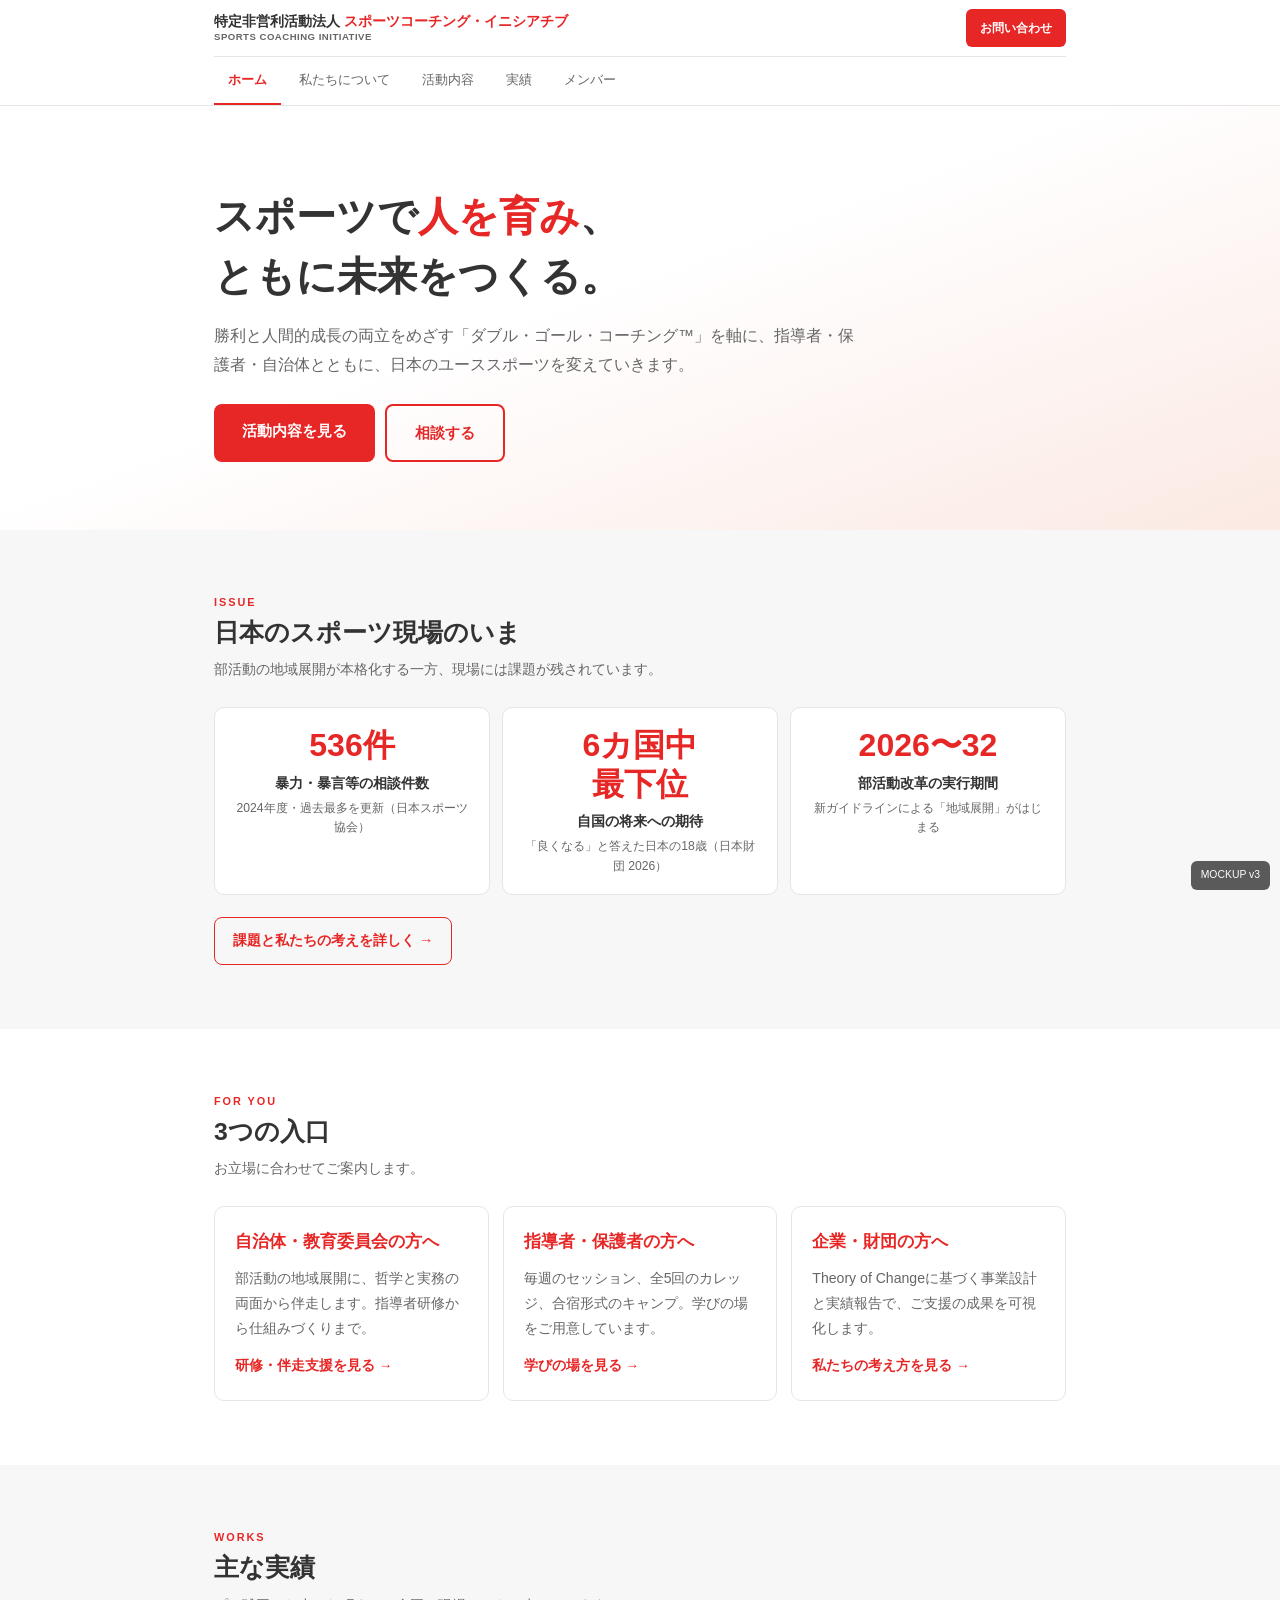
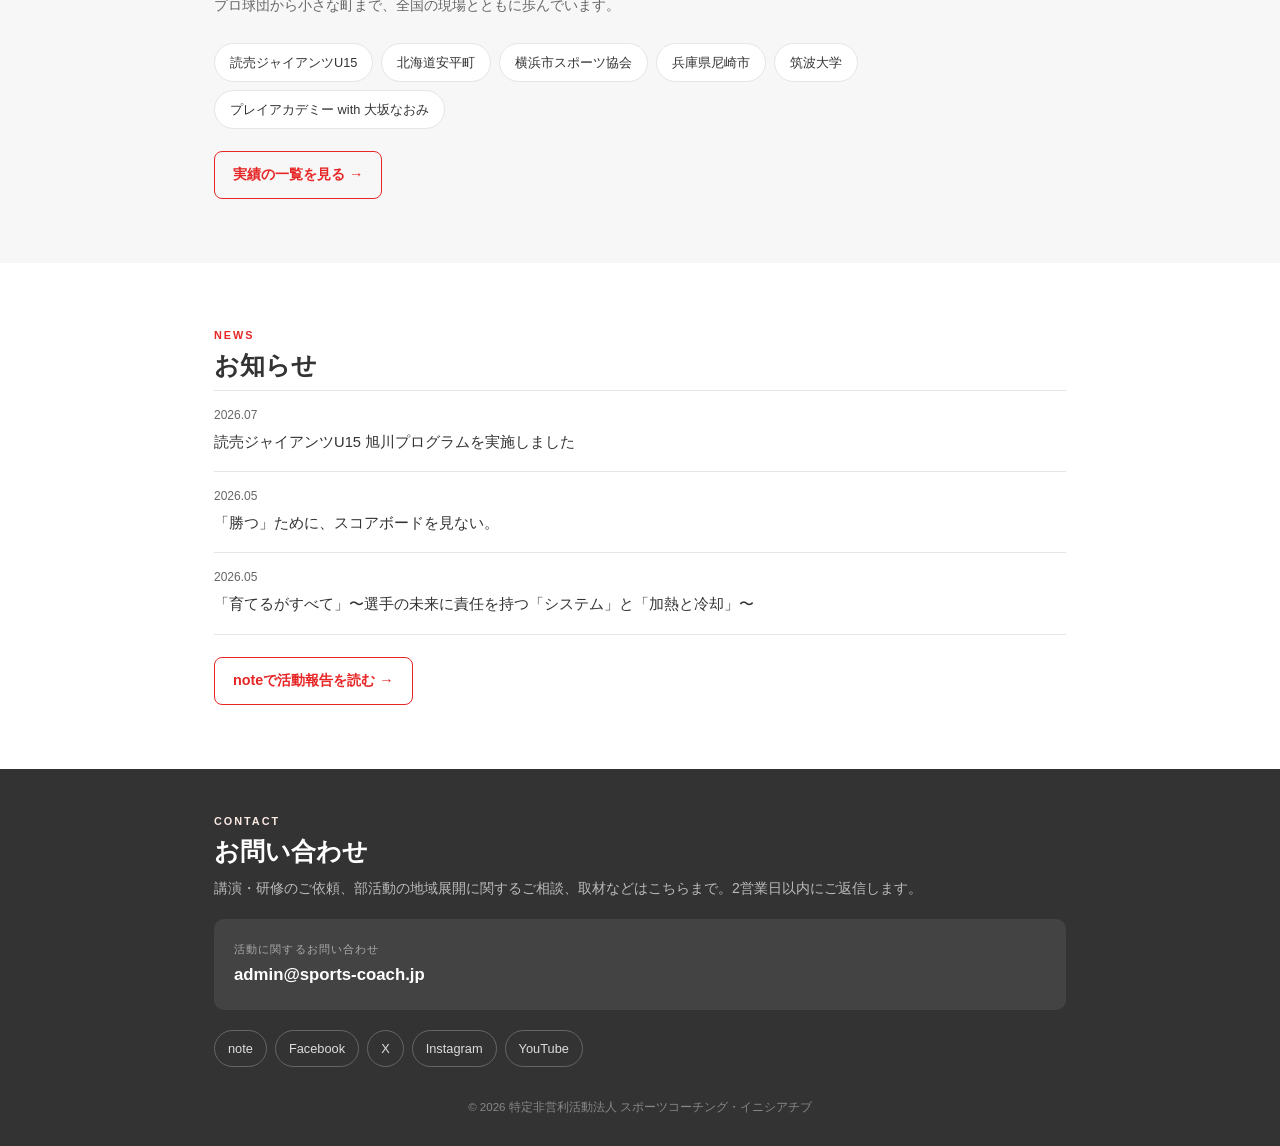
==== commit eb2f762e: "Simplify top page and split detail content into sub-pages" ====
--- a/index.html
+++ b/index.html
@@ -1,356 +1,109 @@
 <!DOCTYPE html>
 <html lang="ja">
 <head>
-<meta charset="UTF-8"><meta name="viewport" content="width=device-width, initial-scale=1.0">
+<meta charset="UTF-8">
+<meta name="viewport" content="width=device-width, initial-scale=1">
 <title>特定非営利活動法人 スポーツコーチング・イニシアチブ｜スポーツで人を育み、ともに未来をつくる</title>
-<meta name="description" content="私たちは「ダブル・ゴール・コーチング™」の理念を導入・普及することで、勝利と人間的成長の両立をめざします。指導者・選手・保護者とともに、スポーツをよりポジティブで価値あるものとし、教育や文化の発展に貢献します。">
-<style>
-:root{--red:#E62726;--dark:#3F3F3F;--grey:#595959;--peach:#FBE9E3;--light:#F7F7F7;--line:#E5E5E5;}
-*{margin:0;padding:0;box-sizing:border-box;font-family:"Hiragino Kaku Gothic ProN","Yu Gothic","Meiryo",sans-serif;}
-html{scroll-behavior:smooth;}
-body{color:var(--dark);line-height:1.85;font-size:16px;}
-.wrap{max-width:1080px;margin:0 auto;padding:0 24px;}
-header{position:sticky;top:0;background:rgba(255,255,255,.96);backdrop-filter:blur(6px);border-bottom:1px solid #eee;z-index:50;}
-.nav{display:flex;align-items:center;justify-content:space-between;height:66px;gap:16px;}
-.logo{font-weight:800;font-size:.98rem;line-height:1.4;}
-.logo small{display:block;font-weight:600;font-size:.68rem;color:var(--grey);letter-spacing:.04em;}
-.logo span{color:var(--red);}
-nav a{margin-left:20px;text-decoration:none;color:var(--dark);font-size:.9rem;white-space:nowrap;}
-nav a:hover{color:var(--red);}
-.cta{background:var(--red);color:#fff !important;padding:9px 18px;border-radius:6px;font-weight:700;}
-.hero{background:linear-gradient(135deg,#fff 52%,var(--peach));padding:96px 0 84px;}
-.hero .eyebrow{color:var(--red);font-weight:700;letter-spacing:.18em;font-size:.8rem;margin-bottom:16px;}
-.hero h1{font-size:2.7rem;font-weight:800;line-height:1.4;letter-spacing:.01em;}
-.hero h1 em{color:var(--red);font-style:normal;}
-.hero p{margin-top:22px;color:var(--grey);max-width:680px;font-size:1.02rem;}
-.hero .btns{margin-top:32px;}
-.hero .btns a{display:inline-block;margin:0 12px 10px 0;padding:13px 28px;border-radius:6px;text-decoration:none;font-weight:700;}
-.b1{background:var(--red);color:#fff;}
-.b2{border:2px solid var(--red);color:var(--red);}
-section{padding:76px 0;}
-.bg-l{background:var(--light);}
-h2{font-size:1.65rem;font-weight:800;margin-bottom:10px;line-height:1.5;}
-h2 span{color:var(--red);display:block;font-size:.78rem;letter-spacing:.18em;margin-bottom:6px;}
-.sub{color:var(--grey);margin-bottom:38px;max-width:840px;}
-.stats{display:grid;grid-template-columns:repeat(3,1fr);gap:20px;}
-.stat{background:#fff;border:1px solid var(--line);border-radius:10px;padding:28px 24px;text-align:center;}
-.bg-l .stat{background:#fff;}
-.stat b{display:block;font-size:2.3rem;color:var(--red);line-height:1.2;}
-.stat strong{display:block;font-size:.95rem;margin:6px 0 10px;}
-.stat small{color:var(--grey);font-size:.8rem;line-height:1.7;display:block;}
-.principles{display:grid;grid-template-columns:repeat(3,1fr);gap:20px;margin-top:8px;}
-.pr{background:#fff;border:1px solid var(--line);border-radius:10px;padding:28px 24px;}
-.pr .tag{display:inline-block;background:var(--peach);color:var(--red);font-weight:800;font-size:.72rem;letter-spacing:.12em;padding:4px 12px;border-radius:999px;margin-bottom:14px;}
-.pr h3{font-size:1.22rem;color:var(--red);margin-bottom:6px;}
-.pr .en{font-size:.75rem;color:var(--grey);letter-spacing:.1em;margin-bottom:12px;}
-.pr ul{list-style:none;}
-.pr li{font-size:.9rem;color:var(--grey);padding-left:16px;position:relative;margin-bottom:4px;}
-.pr li:before{content:"";position:absolute;left:0;top:.72em;width:6px;height:6px;border-radius:50%;background:var(--red);}
-.biz{display:grid;grid-template-columns:repeat(4,1fr);gap:18px;}
-.bz{background:#fff;border:1px solid var(--line);border-radius:10px;padding:26px 22px;}
-.bz h3{font-size:1.02rem;color:var(--red);margin-bottom:10px;line-height:1.5;}
-.bz p{font-size:.86rem;color:var(--grey);}
-.bz .ex{margin-top:14px;padding-top:12px;border-top:1px dashed var(--line);font-size:.78rem;color:var(--grey);}
-.bz .ex b{display:block;color:var(--dark);font-size:.78rem;margin-bottom:4px;}
-.gates{display:grid;grid-template-columns:repeat(3,1fr);gap:20px;}
-.gate{background:#fff;border:1px solid var(--line);border-radius:10px;padding:30px 26px;transition:.2s;}
-.gate:hover{box-shadow:0 8px 22px rgba(0,0,0,.07);transform:translateY(-2px);}
-.gate h3{color:var(--red);margin-bottom:12px;font-size:1.15rem;}
-.gate p{font-size:.92rem;color:var(--grey);}
-.gate a{display:inline-block;margin-top:16px;color:var(--red);font-weight:700;text-decoration:none;font-size:.92rem;}
-.results{display:flex;flex-wrap:wrap;gap:11px;}
-.chip{background:#fff;border:1px solid var(--line);border-radius:999px;padding:9px 20px;font-size:.88rem;}
-.bg-l .chip{background:#fff;}
-.steps{display:grid;grid-template-columns:repeat(3,1fr);gap:20px;}
-.step{background:#fff;border:1px solid var(--line);border-radius:10px;padding:30px 26px;}
-.step .n{display:inline-flex;align-items:center;justify-content:center;width:34px;height:34px;border-radius:50%;background:var(--red);color:#fff;font-weight:800;margin-bottom:14px;}
-.step h3{font-size:1.3rem;color:var(--red);margin-bottom:2px;}
-.step .en{font-size:.7rem;color:var(--grey);letter-spacing:.16em;margin-bottom:12px;}
-.step p{font-size:.9rem;color:var(--grey);}
-.loop{margin-top:26px;text-align:center;font-weight:700;color:var(--red);}
-.toc-flow{display:grid;grid-template-columns:repeat(4,1fr);gap:14px;margin-top:8px;}
-.tf{background:#fff;border:1px solid var(--line);border-left:4px solid var(--red);border-radius:8px;padding:22px 20px;}
-.tf b{display:block;font-size:.72rem;color:var(--red);letter-spacing:.1em;margin-bottom:8px;}
-.tf p{font-size:.88rem;color:var(--grey);}
-.members{display:grid;grid-template-columns:repeat(4,1fr);gap:16px;}
-.mb{background:#fff;border:1px solid var(--line);border-radius:10px;padding:20px 18px;}
-.mb .role{font-size:.7rem;color:var(--red);font-weight:800;letter-spacing:.08em;margin-bottom:6px;}
-.mb .name{font-weight:800;font-size:1rem;}
-.mb .kana{font-size:.72rem;color:var(--grey);margin-bottom:8px;}
-.mb .sport{font-size:.78rem;color:var(--grey);}
-.news li{list-style:none;border-bottom:1px solid #eee;padding:16px 0;display:flex;gap:20px;align-items:baseline;}
-.news time{color:var(--grey);font-size:.84rem;white-space:nowrap;}
-.news a{color:var(--dark);text-decoration:none;}
-.news a:hover{color:var(--red);}
-.media{display:grid;grid-template-columns:repeat(3,1fr);gap:20px;}
-.md{background:#fff;border:1px solid var(--line);border-radius:10px;padding:26px 22px;}
-.md h3{font-size:1.02rem;color:var(--red);margin-bottom:8px;}
-.md p{font-size:.86rem;color:var(--grey);}
-.md a{display:inline-block;margin-top:12px;color:var(--red);font-weight:700;text-decoration:none;font-size:.86rem;}
-footer{background:var(--dark);color:#eee;padding:64px 0 34px;}
-footer h2{color:#fff;}
-footer h2 span{color:var(--peach);}
-footer p{color:#ccc;}
-.contact-box{background:rgba(255,255,255,.07);border-radius:10px;padding:30px;margin-top:24px;max-width:520px;}
-.contact-box .label{font-size:.78rem;color:#bbb;letter-spacing:.1em;margin-bottom:8px;}
-.contact-box a{color:#fff;font-size:1.35rem;font-weight:800;text-decoration:none;}
-.fsns{margin-top:30px;display:flex;gap:18px;flex-wrap:wrap;}
-.fsns a{color:#ddd;text-decoration:none;font-size:.88rem;border:1px solid #666;padding:7px 16px;border-radius:999px;}
-.fsns a:hover{border-color:#fff;color:#fff;}
-.copy{text-align:center;color:#999;font-size:.78rem;margin-top:44px;}
-.note{font-size:.76rem;color:var(--grey);margin-top:16px;line-height:1.7;}
-.mock{position:fixed;bottom:14px;right:14px;background:#333;color:#fff;font-size:.72rem;padding:6px 13px;border-radius:6px;opacity:.85;z-index:99;}
-@media(max-width:900px){
-  nav{display:none;}
-  .hero h1{font-size:1.9rem;}
-  .stats,.principles,.gates,.steps,.media{grid-template-columns:1fr;}
-  .biz,.toc-flow,.members{grid-template-columns:repeat(2,1fr);}
-}
-</style>
+<meta name="description" content="勝利と人間的成長の両立をめざす「ダブル・ゴール・コーチング™」を軸に、自治体・指導者・保護者とともに日本のユーススポーツを変えていきます。">
+<link rel="stylesheet" href="style.css">
 </head>
 <body>
+<header>
+  <div class="wrap hbar">
+    <a class="logo" href="index.html">特定非営利活動法人 <span>スポーツコーチング・イニシアチブ</span><small>SPORTS COACHING INITIATIVE</small></a>
+    <a class="hcta" href="#contact">お問い合わせ</a>
+  </div>
+  <div class="wrap"><nav class="tabs">
+    <a href="index.html" class="on">ホーム</a>
+    <a href="about.html">私たちについて</a>
+    <a href="activities.html">活動内容</a>
+    <a href="works.html">実績</a>
+    <a href="members.html">メンバー</a>
+  </nav></div>
+</header>
 
-<header><div class="wrap nav">
-  <div class="logo">特定非営利活動法人 <span>スポーツコーチング・イニシアチブ</span>
-    <small>SPORTS COACHING INITIATIVE</small></div>
-  <nav>
-    <a href="#purpose">パーパス</a>
-    <a href="#issue">課題</a>
-    <a href="#dgc">ダブル・ゴール</a>
-    <a href="#biz">活動領域</a>
-    <a href="#works">実績</a>
-    <a href="#members">メンバー</a>
-    <a class="cta" href="#contact">お問い合わせ</a>
-  </nav>
-</div></header>
-
-<div class="hero" id="purpose"><div class="wrap">
-  <div class="eyebrow">OUR PURPOSE</div>
+<div class="hero"><div class="wrap">
   <h1>スポーツで<em>人を育み</em>、<br>ともに未来をつくる。</h1>
-  <p>スポーツは本来楽しいものであり、子どもたちを人間的に成長させ、未来を明るく照らす力があります。しかしながら、日本のユーススポーツには依然として勝利至上主義が根強く残り、指導者による言葉の暴力やハラスメントは後を絶ちません。私たちは、この課題を解決するために「ダブル・ゴール・コーチング™」の理念を導入・普及することで、指導者や選手、保護者のみなさまとともに、スポーツをよりポジティブで価値あるものとし、教育や文化の発展に貢献します。</p>
+  <p>勝利と人間的成長の両立をめざす「ダブル・ゴール・コーチング™」を軸に、指導者・保護者・自治体とともに、日本のユーススポーツを変えていきます。</p>
   <div class="btns">
-    <a class="b1" href="#gates">自治体・団体の方はこちら</a>
-    <a class="b2" href="#gates">指導者・保護者の方はこちら</a>
+    <a class="b1" href="activities.html">活動内容を見る</a>
+    <a class="b2" href="#contact">相談する</a>
   </div>
 </div></div>
 
-<section id="issue"><div class="wrap">
-  <h2><span>ISSUE 01</span>夢を見ない子ども、学ぶ意欲のない大人</h2>
-  <p class="sub">日本財団の調査によると、日本の若者は諸外国の同世代と比較して、自分の国の将来や自分自身の可能性について悲観的であることが分かっています。また経済産業省『未来人材ビジョン』では、日本の大人たちの仕事に対する意欲や、企業の人材育成投資、自発的に学習を行っている大人の割合も非常に低いことが指摘されています。このような社会課題が生まれる背景の一つとして、私たちは日本の社会における「人を育てる」あり方に着目しています。</p>
+<section class="alt"><div class="wrap">
+  <h2><span class="eb">ISSUE</span>日本のスポーツ現場のいま</h2>
+  <p class="lead">部活動の地域展開が本格化する一方、現場には課題が残されています。</p>
   <div class="stats">
-    <div class="stat"><b>6カ国中<br>最下位</b><strong>自国の将来への期待</strong><small>「自分の国の将来は良くなる」と考える18歳の割合が、調査対象6カ国の中で最も低い水準<br>日本財団『18歳意識調査 第78回』（2026年4月）</small></div>
-    <div class="stat"><b>低水準</b><strong>大人の学習意欲・人材投資</strong><small>社外学習・自己啓発を行っていない人の割合、企業の人材育成投資の水準がいずれも国際的に低位<br>経済産業省『未来人材ビジョン』（令和4年5月）</small></div>
-    <div class="stat"><b>64.1%</b><strong>中学生男子の運動部加入率</strong><small>女子は49.8％。多くの青少年が成長期の貴重な時間をスポーツ活動に費やしている<br>笹川スポーツ財団『子ども・青少年のスポーツライフ・データ2023』</small></div>
+    <div class="stat"><b>536件</b><div><strong>暴力・暴言等の相談件数</strong><small>2024年度・過去最多を更新（日本スポーツ協会）</small></div></div>
+    <div class="stat"><b>6カ国中<br>最下位</b><div><strong>自国の将来への期待</strong><small>「良くなる」と答えた日本の18歳（日本財団 2026）</small></div></div>
+    <div class="stat"><b>2026〜32</b><div><strong>部活動改革の実行期間</strong><small>新ガイドラインによる「地域展開」がはじまる</small></div></div>
   </div>
-  <p class="note">※ 運動部活動に加入している生徒にとっては、各教科にかける時間よりも部活動に費やす時間のほうが圧倒的に多く、そこでの過ごし方は教育面でも大きな影響を与えます。それを支えるのは学校教員をはじめとした大人たちであり、特に青少年スポーツにおける指導者の考え方や言葉、ふるまいは、選手たちの現在はもちろん、将来に対しても大きな影響を与えます。</p>
+  <div class="more"><a href="about.html">課題と私たちの考えを詳しく →</a></div>
 </div></section>
 
-<section class="bg-l"><div class="wrap">
-  <h2><span>ISSUE 02</span>日本のスポーツ現場における課題</h2>
-  <p class="sub">日本のスポーツ指導現場に目を向けると、いまだに旧態依然とした指導が根強く残り、勝利至上主義に基づく体罰や暴言・ハラスメント、部員同士のいじめといった問題が多く発生しています。2020年には国際人権団体 Human Rights Watch が日本のスポーツ現場における体罰に焦点を当てたレポート『数えきれないほど叩かれて』を発行しましたが、抜本的な解決は図られていません。</p>
-  <div class="stats">
-    <div class="stat"><b>536件</b><strong>暴力・暴言等の相談件数</strong><small>日本スポーツ協会の相談窓口への相談件数は年々増加し、2024年度は過去最多を更新（2023年度485件）<br>※窓口周知の効果等も含むため参考値</small></div>
-    <div class="stat"><b>構造の問題</b><strong>指導者個人だけの問題ではない</strong><small>集団の利益、自治体・競技団体のガバナンス、ハラスメントを許容する文化。問題を生み出す構造の理解と総合的なアプローチが必要</small></div>
-    <div class="stat"><b>2026〜<br>2032</b><strong>部活動改革の実行期間</strong><small>文部科学省は令和7年12月に新ガイドラインを策定。令和8年度から「改革実行期間」（前期2026〜2029／後期2030〜2032）へ移行し、「地域移行」は「地域展開」に名称変更</small></div>
-  </div>
-  <p class="note">教員の働き方改革を起点とする部活動改革は好機ですが、地域スポーツを支える指導者の質・量の不足には拍車がかかっており、日本の人材育成の一端を担ってきた青少年スポーツは、変革の必要性に迫られています。</p>
-</div></section>
-
-<section id="dgc"><div class="wrap">
-  <h2><span>OUR APPROACH</span>ダブル・ゴール・コーチング™とは</h2>
-  <p class="sub">このような状況を打破するためのヒントとして、私たちは米国NPO法人 Positive Coaching Alliance が提唱する「ダブル・ゴール・コーチング™」に注目し、その普及啓発活動を行っています。「勝利」と「人間的成長」の両立（ダブル・ゴール）を図るために、指導者および選手、保護者のメンタルモデルを変革することで、スポーツの現場を真の意味で「人を育てる活動」へと転換していくことを目指しています。</p>
-  <div class="principles">
-    <div class="pr">
-      <span class="tag">PRINCIPLE 1</span>
-      <h3>ELM</h3>
-      <div class="en">成長し続ける人・チームになるための</div>
-      <ul>
-        <li><b>E</b>ffort ／ 努力を重視する</li>
-        <li><b>L</b>earning ／ 学習を重視する</li>
-        <li><b>M</b>istakes ／ 失敗してもOK</li>
-      </ul>
+<section><div class="wrap">
+  <h2><span class="eb">FOR YOU</span>3つの入口</h2>
+  <p class="lead">お立場に合わせてご案内します。</p>
+  <div class="grid g3">
+    <div class="card">
+      <h3>自治体・教育委員会の方へ</h3>
+      <p>部活動の地域展開に、哲学と実務の両面から伴走します。指導者研修から仕組みづくりまで。</p>
+      <a class="go" href="activities.html">研修・伴走支援を見る →</a>
     </div>
-    <div class="pr">
-      <span class="tag">PRINCIPLE 2</span>
-      <h3>感情タンク</h3>
-      <div class="en">EMOTIONAL TANK</div>
-      <ul>
-        <li>選手・子どもの意欲につながる、心のエネルギーを満たす関わり方</li>
-        <li>批判ではなく、承認と励ましによってタンクを満たす</li>
-      </ul>
+    <div class="card">
+      <h3>指導者・保護者の方へ</h3>
+      <p>毎週のセッション、全5回のカレッジ、合宿形式のキャンプ。学びの場をご用意しています。</p>
+      <a class="go" href="activities.html">学びの場を見る →</a>
     </div>
-    <div class="pr">
-      <span class="tag">PRINCIPLE 3</span>
-      <h3>ROOTS</h3>
-      <div class="en">尊重する関わり方のポイント</div>
-      <ul>
-        <li><b>R</b>ule ／ ルール</li>
-        <li><b>O</b>pponents ／ 対戦相手</li>
-        <li><b>O</b>fficials ／ 審判</li>
-        <li><b>T</b>eammates ／ チームメイト</li>
-        <li><b>S</b>elf ／ 自分自身</li>
-      </ul>
-    </div>
-  </div>
-  <p class="note">「『競争』と『勝ちたいという欲求』自体は問題ではないが、それらが『勝利がすべてである』という考え方に落とし込まれてしまうと、大きな問題となるのである」——『ダブル・ゴール・コーチ』（ジム・トンプソン著、東洋館出版）より</p>
-</div></section>
-
-<section class="bg-l" id="biz"><div class="wrap">
-  <h2><span>WHAT WE DO</span>私たちの活動領域</h2>
-  <p class="sub">私たちの活動は、大きく「指導者研修（受託）事業」「アカデミー事業」「イベント企画・運営」「アドボカシー（普及啓発）活動」から構成されています。スポーツ指導者に対する直接的なアプローチはもちろん、選手やその保護者、活動を支える競技団体や自治体、企業など、幅広いステークホルダーの皆様と共に、新しいスポーツ活動の在り方を創造していきます。</p>
-  <div class="biz">
-    <div class="bz">
-      <h3>指導者研修<br>（受託）事業</h3>
-      <p>自治体や教育機関、競技団体、チーム等を対象に、それぞれの課題に合わせて、指導者向けの研修会や、コーチングの伴走支援、団体職員や保護者、選手等を対象としたワークショップの開催など、オリジナルプログラムを共創・開発します。</p>
-    </div>
-    <div class="bz">
-      <h3>アカデミー事業</h3>
-      <p>ダブル・ゴール・コーチング™に関する学びを深めたい指導者や保護者を対象に、オンライン／オフラインでのセミナーやワークショップ、キャンプ形式での学びの場を提供しています。</p>
-      <div class="ex">
-        <b>開催プログラム</b>
-        セッション（原則毎週開催・90分）／カレッジ（全5回・120分のDGC習得プログラム）／キャンプ（1泊2日の合宿形式）
-      </div>
-    </div>
-    <div class="bz">
-      <h3>イベント企画・運営</h3>
-      <p>ダブル・ゴール・コーチング™の理念に賛同するチーム、競技団体を対象に、子どもたち向けのスポーツ体験教室や、指導者・選手だけでなく保護者も楽しめるリーグ戦形式での大会運営などを行っています。</p>
-      <div class="ex">
-        <b>主な実績</b>
-        栃木さくらカップ（女子野球大会）／SETAGAYA SIXES ダブル・ゴール・リーグ™
-      </div>
-    </div>
-    <div class="bz">
-      <h3>アドボカシー<br>（普及啓発）活動</h3>
-      <p>ダブル・ゴール・コーチング™の理念を普及させるため、関連本の出版やメディア等を通じた発信、政策提言などを行っています。</p>
-      <div class="ex">
-        <b>主な実績</b>
-        『ダブル・ゴール・コーチングの持つパワー』出版／『ダブル・ゴール・コーチ』出版協力／メディア『コーチング・ステーション』運営
-      </div>
+    <div class="card">
+      <h3>企業・財団の方へ</h3>
+      <p>Theory of Changeに基づく事業設計と実績報告で、ご支援の成果を可視化します。</p>
+      <a class="go" href="about.html">私たちの考え方を見る →</a>
     </div>
   </div>
 </div></section>
 
-<section id="gates"><div class="wrap">
-  <h2><span>FOR YOU</span>3つの入口</h2>
-  <p class="sub">お立場に合わせて、私たちができることをご案内します。</p>
-  <div class="gates">
-    <div class="gate"><h3>自治体・教育委員会の方へ</h3><p>部活動の地域展開に、哲学と実務の両面から伴走します。北海道安平町をはじめとする実践モデルをベースに、貴自治体の実情に合った設計をご一緒します。指導者向け研修から仕組みづくりまで対応します。</p><a href="#contact">相談する →</a></div>
-    <div class="gate"><h3>指導者・保護者の方へ</h3><p>「まなぶ・はなす・さがす」の学びの場をご用意しています。毎週開催のセッション、全5回のカレッジ、合宿形式のキャンプを通じて、あなたの指導をアップデートします。</p><a href="#ourway">学びの場を見る →</a></div>
-    <div class="gate"><h3>企業・財団の方へ</h3><p>Theory of Changeに基づく事業設計と実績報告で、ご支援の成果を可視化します。協賛・助成・共催のご相談を歓迎します。スポーツを通じた社会課題解決にともに取り組みませんか。</p><a href="#contact">協働の相談 →</a></div>
+<section class="alt"><div class="wrap">
+  <h2><span class="eb">WORKS</span>主な実績</h2>
+  <p class="lead">プロ球団から小さな町まで、全国の現場とともに歩んでいます。</p>
+  <div class="chips">
+    <span class="chip">読売ジャイアンツU15</span>
+    <span class="chip">北海道安平町</span>
+    <span class="chip">横浜市スポーツ協会</span>
+    <span class="chip">兵庫県尼崎市</span>
+    <span class="chip">筑波大学</span>
+    <span class="chip">プレイアカデミー with 大坂なおみ</span>
   </div>
+  <div class="more"><a href="works.html">実績の一覧を見る →</a></div>
 </div></section>
 
-<section class="bg-l" id="works"><div class="wrap">
-  <h2><span>WORKS</span>主な実績</h2>
-  <p class="sub">大学のアスレチックデパートメントから小さな町のスポーツクラブまで、現場とともに歩んでいます。</p>
-  <div class="results">
-    <span class="chip">筑波大学アスレチックデパートメント</span>
-    <span class="chip">プレイアカデミー with 大坂なおみ</span>
-    <span class="chip">アビースポーツクラブ（北海道安平町）</span>
-    <span class="chip">那須塩原市（栃木県）</span>
-    <span class="chip">鹿島市（佐賀県）</span>
-    <span class="chip">Nスポーツコミッション（北海道名寄市）</span>
-    <span class="chip">栃木さくらカップ（女子野球大会）</span>
-    <span class="chip">SETAGAYA SIXES ダブル・ゴール・リーグ™</span>
-    <span class="chip">世田谷マグピーズ</span>
-    <span class="chip">FCアビリスタ</span>
+<section><div class="wrap">
+  <h2><span class="eb">NEWS</span>お知らせ</h2>
+  <div class="rows news">
+    <div class="row"><time>2026.07</time><a href="https://note.com/sports_coaching" target="_blank" rel="noopener">読売ジャイアンツU15 旭川プログラムを実施しました</a></div>
+    <div class="row"><time>2026.05</time><a href="https://note.com/sports_coaching/n/n0508a8e5a828" target="_blank" rel="noopener">「勝つ」ために、スコアボードを見ない。</a></div>
+    <div class="row"><time>2026.05</time><a href="https://note.com/sports_coaching/n/n8d7c695bd4ae" target="_blank" rel="noopener">「育てるがすべて」〜選手の未来に責任を持つ「システム」と「加熱と冷却」〜</a></div>
   </div>
-  <p class="note">※ 上記は一例です。この他にも多数の自治体・競技団体・チームの皆様とご一緒しています。</p>
+  <div class="more"><a href="https://note.com/sports_coaching" target="_blank" rel="noopener">noteで活動報告を読む →</a></div>
 </div></section>
-
-<section id="ourway"><div class="wrap">
-  <h2><span>OUR WAY</span>まなぶ・はなす・さがす</h2>
-  <p class="sub">私たちのワークショップは、「まなぶ・はなす・さがす」の3つのプロセスを循環させることを大切にしています。垂直的に答えを教えるのではなく、体験と対話を通じて、一人ひとりが自ら問いを立て、学び続けられる場をつくります。</p>
-  <div class="steps">
-    <div class="step">
-      <div class="n">1</div>
-      <h3>まなぶ</h3>
-      <div class="en">LEARN</div>
-      <p>ダブル・ゴール・コーチングの理念や、地域・競技・世代を越えた実践、スポーツに限らない他分野からの知見に触れ、新しい視点を得る。暗記ではなく、体験を通じて「気づく」。</p>
+<footer id="contact">
+  <div class="wrap">
+    <h2><span class="eb">CONTACT</span>お問い合わせ</h2>
+    <p>講演・研修のご依頼、部活動の地域展開に関するご相談、取材などはこちらまで。2営業日以内にご返信します。</p>
+    <div class="cbox">
+      <div class="l">活動に関するお問い合わせ</div>
+      <a href="mailto:admin@sports-coach.jp">admin@sports-coach.jp</a>
     </div>
-    <div class="step">
-      <div class="n">2</div>
-      <h3>はなす</h3>
-      <div class="en">TALK</div>
-      <p>立場や競技を越えた仲間と対話し、自分の考えを言葉にする。多様な視点に触れながら、自らの置かれた環境に対する問いを深めていく。</p>
+    <div class="sns">
+      <a href="https://note.com/sports_coaching" target="_blank" rel="noopener">note</a>
+      <a href="https://www.facebook.com/sportscoachinginitiative/" target="_blank" rel="noopener">Facebook</a>
+      <a href="https://twitter.com/sci_sportscoach" target="_blank" rel="noopener">X</a>
+      <a href="https://www.instagram.com/sci_sports_coach/" target="_blank" rel="noopener">Instagram</a>
+      <a href="https://www.youtube.com/channel/UCXJ96qUNCCxS8J7qhFJH5BA/featured" target="_blank" rel="noopener">YouTube</a>
     </div>
-    <div class="step">
-      <div class="n">3</div>
-      <h3>さがす</h3>
-      <div class="en">SEARCH</div>
-      <p>与えられた答えではなく、自ら問いを立て、現場で仮説検証をくり返しながら、自分なりの答えを探し続ける。</p>
-    </div>
+    <p class="copy">© 2026 特定非営利活動法人 スポーツコーチング・イニシアチブ</p>
   </div>
-  <p class="loop">この3つをくり返し循環させることで、自ら問いを立て学び続ける指導者・人材を育てる</p>
-</div></section>
-
-<section class="bg-l"><div class="wrap">
-  <h2><span>THEORY OF CHANGE</span>私たちが描く変化の道筋</h2>
-  <p class="sub">社会を変革するためには、将来のあるべき姿（ビジョン）から、短期・中期・長期の目標（アウトカム）を設定し、有効な打ち手（アウトプット）を導き出す必要があります。私たちは、価値観を共有する人々とのつながりを基に、ダブル・ゴール・コーチング™を軸にした事業運営や普及啓発活動などを通じて、スポーツで人が育まれる未来を創造します。</p>
-  <div class="toc-flow">
-    <div class="tf"><b>アウトプット</b><p>指導者・自治体・保護者のマインドチェンジ、指導者同士のプラットフォーム形成、安全・安心なスポーツの場の確保</p></div>
-    <div class="tf"><b>短期アウトカム</b><p>指導者育成におけるダブル・ゴール・コーチングの必修化、体罰・ハラスメントの撲滅、ポジティブ・スポーツコミュニティの形成</p></div>
-    <div class="tf"><b>中期アウトカム</b><p>成長マインドセットを育む指導法の常識化、選手・指導者・保護者・チーム組織がビジョンを共有するカルチャー形成</p></div>
-    <div class="tf"><b>長期アウトカム</b><p>チャレンジ精神を身に着け自ら挑戦する子どもたちの増加、その挑戦を支援し後押しする大人たちの増加</p></div>
-  </div>
-  <p class="loop" style="margin-top:30px;font-size:1.1rem;">ビジョン：スポーツがよりポジティブで価値あるものとなり、教育や文化の発展に貢献する</p>
-</div></section>
-
-<section id="members"><div class="wrap">
-  <h2><span>MEMBERS</span>メンバー紹介</h2>
-  <p class="sub">スポーツコーチング・イニシアチブの活動は、競技・年代・バックグラウンドが異なる多彩なメンバーにより運営されています。多様性を尊重しながらも、スポーツの普遍的な価値観を共有し、活動に取り組んでいます。</p>
-  <div class="members">
-    <div class="mb"><div class="role">代表理事</div><div class="name">小林 忠広</div><div class="kana">こばやし・ただひろ</div><div class="sport">専門種目：ラグビー、ゴルフ</div></div>
-    <div class="mb"><div class="role">副代表理事</div><div class="name">石渡 圭輔</div><div class="kana">いしわた・けいすけ</div><div class="sport">専門種目：ラクロス</div></div>
-    <div class="mb"><div class="role">理事</div><div class="name">横田 直道</div><div class="kana">よこた・なおみち</div><div class="sport">専門種目：野球、サッカー</div></div>
-    <div class="mb"><div class="role">監事</div><div class="name">鳥實 裕弥</div><div class="kana">とりみ・ゆうや</div><div class="sport">専門種目：サッカー</div></div>
-    <div class="mb"><div class="role">事務局長</div><div class="name">小野 耕一</div><div class="kana">おの・こういち</div><div class="sport">専門種目：バスケットボール</div></div>
-    <div class="mb"><div class="role">プログラム開発</div><div class="name">青野 祥人</div><div class="kana">あおの・よしと</div><div class="sport">専門種目：ラグビー、サッカー</div></div>
-    <div class="mb"><div class="role">プログラム開発</div><div class="name">有田 祥太</div><div class="kana">ありた・しょうた</div><div class="sport">専門種目：陸上</div></div>
-    <div class="mb"><div class="role">コミュニケーション戦略</div><div class="name">後藤 晃一</div><div class="kana">ごとう・こういち</div><div class="sport">専門種目：サッカー</div></div>
-    <div class="mb"><div class="role">事業開発</div><div class="name">池田 菜美</div><div class="kana">いけだ・なみ</div><div class="sport">専門種目：－</div></div>
-    <div class="mb"><div class="role">事業開発</div><div class="name">木村 壮宏</div><div class="kana">きむら・たけひろ</div><div class="sport">専門種目：－</div></div>
-    <div class="mb"><div class="role">事業開発</div><div class="name">長田</div><div class="kana">おさだ</div><div class="sport">専門種目：－</div></div>
-  </div>
-</div></section>
-
-<section class="bg-l"><div class="wrap">
-  <h2><span>MEDIA</span>発信・メディア</h2>
-  <p class="sub">現場のスポーツコーチにとって役立つ情報や、想いのある指導者へのインタビュー記事を発信しています。</p>
-  <div class="media">
-    <div class="md"><h3>コーチング・ステーション</h3><p>目から鱗の知恵袋。現場のスポーツコーチにとって役立つ情報や、想いのある指導者をピックアップしたインタビュー記事、ダブル・ゴールに関連した情報を発信しています。</p><a href="https://coaching-station.com/" target="_blank" rel="noopener">サイトを見る →</a></div>
-    <div class="md"><h3>YouTubeチャンネル</h3><p>スポーツコーチング・イニシアチブで展開する各種プログラム・コンテンツを動画で共有しています。</p><a href="https://www.youtube.com/channel/UCXJ96qUNCCxS8J7qhFJH5BA/featured" target="_blank" rel="noopener">チャンネルを見る →</a></div>
-    <div class="md"><h3>書籍のご案内</h3><p>『ダブル・ゴール・コーチングの持つパワー』——全米のユーススポーツのスタンダードを変革したコーチングメソッドのエッセンスが凝縮された一冊。『ダブル・ゴール・コーチ』（ジム・トンプソン著）の出版にも協力しています。</p><a href="https://sci.thebase.in/" target="_blank" rel="noopener">書籍を購入する →</a></div>
-  </div>
-</div></section>
-
-<section id="news"><div class="wrap">
-  <h2><span>NEWS</span>お知らせ・活動報告</h2>
-  <p class="sub">最新の活動報告はnoteでも発信しています。</p>
-  <ul class="news">
-    <li><time>2026.05.15</time><a href="https://note.com/sports_coaching/n/n0508a8e5a828" target="_blank" rel="noopener">「勝つ」ために、スコアボードを見ない。</a></li>
-    <li><time>2026.05.15</time><a href="https://note.com/sports_coaching/n/n8d7c695bd4ae" target="_blank" rel="noopener">「育てるがすべて」〜選手の未来に責任を持つ「システム」と「加熱と冷却」〜</a></li>
-    <li><time>2026.04.01</time><a href="https://note.com/sports_coaching/n/nb6b00ac81c3a" target="_blank" rel="noopener">読売ジャイアンツU15に学ぶ、選手が自ら動き出す「未来逆算型」の育成現場</a></li>
-    <li><time>2024.02.05</time><a href="https://note.com/sports_coaching/n/n0456dbbcde86" target="_blank" rel="noopener">みどりスポーツクラブわっかない主催 スポーツコーチ向けワークショップ開催！</a></li>
-  </ul>
-</div></section>
-
-<footer id="contact"><div class="wrap">
-  <h2><span>CONTACT</span>お問い合わせ</h2>
-  <p>スポーツコーチング・イニシアチブの活動に関するお問い合わせ、案件のご依頼・ご相談は、以下の宛先までお寄せください。講演・研修のご依頼、地域展開のご相談、取材も歓迎いたします。</p>
-  <div class="contact-box">
-    <div class="label">活動に関するお問い合わせ</div>
-    <a href="mailto:admin@sports-coach.jp">admin@sports-coach.jp</a>
-  </div>
-  <div class="fsns">
-    <a href="https://www.facebook.com/sportscoachinginitiative/" target="_blank" rel="noopener">Facebook</a>
-    <a href="https://twitter.com/sci_sportscoach" target="_blank" rel="noopener">X (Twitter)</a>
-    <a href="https://www.instagram.com/sci_sports_coach/" target="_blank" rel="noopener">Instagram</a>
-    <a href="https://www.youtube.com/channel/UCXJ96qUNCCxS8J7qhFJH5BA/featured" target="_blank" rel="noopener">YouTube</a>
-    <a href="https://note.com/sports_coaching" target="_blank" rel="noopener">note</a>
-  </div>
-  <p class="copy">© 2026 特定非営利活動法人 スポーツコーチング・イニシアチブ</p>
-</div></footer>
-
-<div class="mock">MOCKUP v2 — 団体紹介資料2026年7月版 反映</div>
+</footer>
+<div class="mock">MOCKUP v3</div>
 </body></html>
--- a/style.css
+++ b/style.css
@@ -0,0 +1,142 @@
+:root{--red:#E62726;--dark:#333;--grey:#666;--peach:#FBE9E3;--light:#F7F7F7;--line:#E5E5E5;}
+*{margin:0;padding:0;box-sizing:border-box;-webkit-text-size-adjust:100%;}
+body{font-family:"Hiragino Kaku Gothic ProN","Yu Gothic","Meiryo",sans-serif;color:var(--dark);line-height:1.8;font-size:16px;}
+img{max-width:100%;display:block;}
+a{color:var(--red);}
+.wrap{max-width:900px;margin:0 auto;padding:0 20px;}
+
+/* header */
+header{position:sticky;top:0;background:#fff;border-bottom:1px solid var(--line);z-index:50;}
+.hbar{display:flex;align-items:center;justify-content:space-between;height:56px;}
+.logo{font-weight:800;font-size:.9rem;text-decoration:none;color:var(--dark);line-height:1.3;}
+.logo span{color:var(--red);}
+.logo small{display:block;font-size:.6rem;color:var(--grey);font-weight:600;letter-spacing:.05em;}
+.hcta{background:var(--red);color:#fff;text-decoration:none;font-size:.78rem;font-weight:700;padding:8px 14px;border-radius:6px;white-space:nowrap;}
+.tabs{display:flex;gap:4px;overflow-x:auto;border-top:1px solid var(--line);-ms-overflow-style:none;scrollbar-width:none;}
+.tabs::-webkit-scrollbar{display:none;}
+.tabs a{flex:0 0 auto;padding:11px 14px;font-size:.83rem;text-decoration:none;color:var(--grey);white-space:nowrap;border-bottom:2px solid transparent;}
+.tabs a.on{color:var(--red);font-weight:700;border-bottom-color:var(--red);}
+
+/* hero */
+.hero{background:linear-gradient(160deg,#fff 45%,var(--peach));padding:56px 0 48px;}
+.hero h1{font-size:1.85rem;font-weight:800;line-height:1.5;}
+.hero h1 em{color:var(--red);font-style:normal;}
+.hero p{margin-top:16px;color:var(--grey);font-size:.95rem;}
+.btns{margin-top:24px;display:flex;flex-wrap:wrap;gap:10px;}
+.btns a{display:block;padding:13px 22px;border-radius:8px;text-decoration:none;font-weight:700;font-size:.92rem;text-align:center;}
+.b1{background:var(--red);color:#fff;}
+.b2{border:2px solid var(--red);color:var(--red);}
+
+/* page head */
+.phead{background:var(--light);padding:34px 0;border-bottom:1px solid var(--line);}
+.phead .eb{color:var(--red);font-size:.7rem;letter-spacing:.18em;font-weight:700;}
+.phead h1{font-size:1.5rem;font-weight:800;margin-top:4px;}
+.phead p{margin-top:10px;color:var(--grey);font-size:.9rem;}
+
+/* sections */
+section{padding:48px 0;}
+.alt{background:var(--light);}
+h2{font-size:1.25rem;font-weight:800;margin-bottom:6px;line-height:1.5;}
+h2 .eb{display:block;color:var(--red);font-size:.68rem;letter-spacing:.18em;margin-bottom:4px;}
+.lead{color:var(--grey);font-size:.9rem;margin-bottom:24px;}
+h3{font-size:1.05rem;font-weight:800;color:var(--red);margin-bottom:8px;}
+p+p{margin-top:12px;}
+.body p{font-size:.92rem;color:var(--grey);}
+
+/* cards */
+.grid{display:grid;gap:14px;}
+.g2{grid-template-columns:1fr;}
+.g3{grid-template-columns:1fr;}
+.card{background:#fff;border:1px solid var(--line);border-radius:10px;padding:20px;}
+.alt .card{background:#fff;}
+.card p{font-size:.88rem;color:var(--grey);}
+.card .go{display:inline-block;margin-top:12px;font-weight:700;font-size:.86rem;text-decoration:none;}
+
+/* stats */
+.stats{display:grid;gap:12px;grid-template-columns:1fr;}
+.stat{background:#fff;border:1px solid var(--line);border-radius:10px;padding:18px 20px;display:flex;align-items:baseline;gap:14px;}
+.stat b{font-size:1.7rem;color:var(--red);line-height:1.2;flex:0 0 auto;}
+.stat div strong{display:block;font-size:.9rem;}
+.stat div small{color:var(--grey);font-size:.76rem;line-height:1.6;display:block;margin-top:2px;}
+
+/* list */
+.rows{border-top:1px solid var(--line);}
+.row{border-bottom:1px solid var(--line);padding:14px 0;}
+.row .t{font-size:.7rem;color:var(--red);font-weight:700;letter-spacing:.06em;}
+.row .n{font-weight:700;font-size:.95rem;margin-top:2px;}
+.row .d{font-size:.83rem;color:var(--grey);margin-top:3px;}
+.news .row a{color:var(--dark);text-decoration:none;font-size:.92rem;}
+.news .row time{display:block;font-size:.75rem;color:var(--grey);}
+
+/* chips */
+.chips{display:flex;flex-wrap:wrap;gap:8px;}
+.chip{background:#fff;border:1px solid var(--line);border-radius:999px;padding:7px 15px;font-size:.8rem;}
+
+/* steps */
+.step{background:#fff;border:1px solid var(--line);border-radius:10px;padding:18px 20px;}
+.step .n2{display:inline-flex;align-items:center;justify-content:center;width:28px;height:28px;border-radius:50%;background:var(--red);color:#fff;font-weight:800;font-size:.85rem;margin-bottom:8px;}
+.step h3{font-size:1.05rem;margin-bottom:4px;}
+.step p{font-size:.86rem;color:var(--grey);}
+
+/* members */
+.mem{display:grid;gap:10px;grid-template-columns:1fr 1fr;}
+.m{background:#fff;border:1px solid var(--line);border-radius:10px;padding:14px;}
+.m .r{font-size:.65rem;color:var(--red);font-weight:800;}
+.m .nm{font-weight:800;font-size:.95rem;margin-top:2px;}
+.m .k{font-size:.68rem;color:var(--grey);}
+.m .s{font-size:.72rem;color:var(--grey);margin-top:6px;}
+
+/* toc flow */
+.flow{display:grid;gap:10px;}
+.fi{background:#fff;border:1px solid var(--line);border-left:4px solid var(--red);border-radius:8px;padding:14px 16px;}
+.fi b{display:block;font-size:.68rem;color:var(--red);letter-spacing:.08em;}
+.fi p{font-size:.85rem;color:var(--grey);margin-top:4px;}
+
+/* callout */
+.callout{background:var(--peach);border-radius:10px;padding:20px;}
+.callout p{font-size:.88rem;color:var(--dark);}
+
+.note{font-size:.75rem;color:var(--grey);margin-top:14px;line-height:1.7;}
+.more{margin-top:22px;}
+.more a{display:inline-block;font-weight:700;text-decoration:none;font-size:.9rem;border:1px solid var(--red);border-radius:8px;padding:10px 18px;}
+
+/* next nav */
+.next{background:var(--light);padding:34px 0 44px;border-top:1px solid var(--line);}
+.next .lbl{font-size:.7rem;color:var(--grey);letter-spacing:.14em;margin-bottom:12px;}
+.nx{display:grid;gap:8px;grid-template-columns:1fr 1fr;}
+.nx a{background:#fff;border:1px solid var(--line);border-radius:8px;padding:14px;text-decoration:none;color:var(--dark);font-weight:700;font-size:.85rem;}
+.nx a span{display:block;font-size:.65rem;color:var(--red);font-weight:700;letter-spacing:.1em;}
+
+/* footer */
+footer{background:var(--dark);color:#eee;padding:44px 0 28px;}
+footer h2{color:#fff;}
+footer h2 .eb{color:var(--peach);}
+footer p{color:#bbb;font-size:.88rem;}
+.cbox{background:rgba(255,255,255,.08);border-radius:10px;padding:20px;margin-top:18px;}
+.cbox .l{font-size:.7rem;color:#aaa;letter-spacing:.1em;}
+.cbox a{color:#fff;font-size:1.05rem;font-weight:800;text-decoration:none;word-break:break-all;}
+.sns{margin-top:20px;display:flex;flex-wrap:wrap;gap:8px;}
+.sns a{color:#ddd;text-decoration:none;font-size:.8rem;border:1px solid #666;padding:6px 13px;border-radius:999px;}
+.copy{text-align:center;color:#888;font-size:.72rem;margin-top:30px;}
+.mock{position:fixed;bottom:10px;right:10px;background:#333;color:#fff;font-size:.65rem;padding:5px 10px;border-radius:6px;opacity:.8;z-index:99;}
+
+@media(min-width:700px){
+  body{font-size:17px;}
+  .wrap{padding:0 24px;}
+  .hero{padding:80px 0 68px;}
+  .hero h1{font-size:2.5rem;}
+  .hero p{font-size:1rem;max-width:640px;}
+  .btns a{padding:14px 28px;}
+  section{padding:64px 0;}
+  h2{font-size:1.55rem;}
+  .phead h1{font-size:1.9rem;}
+  .g2{grid-template-columns:1fr 1fr;}
+  .g3{grid-template-columns:1fr 1fr 1fr;}
+  .stats{grid-template-columns:1fr 1fr 1fr;}
+  .stat{display:block;text-align:center;}
+  .stat b{display:block;font-size:2rem;margin-bottom:6px;}
+  .mem{grid-template-columns:repeat(4,1fr);}
+  .flow{grid-template-columns:repeat(4,1fr);}
+  .nx{grid-template-columns:repeat(4,1fr);}
+  .grid.steps3{grid-template-columns:1fr 1fr 1fr;}
+}
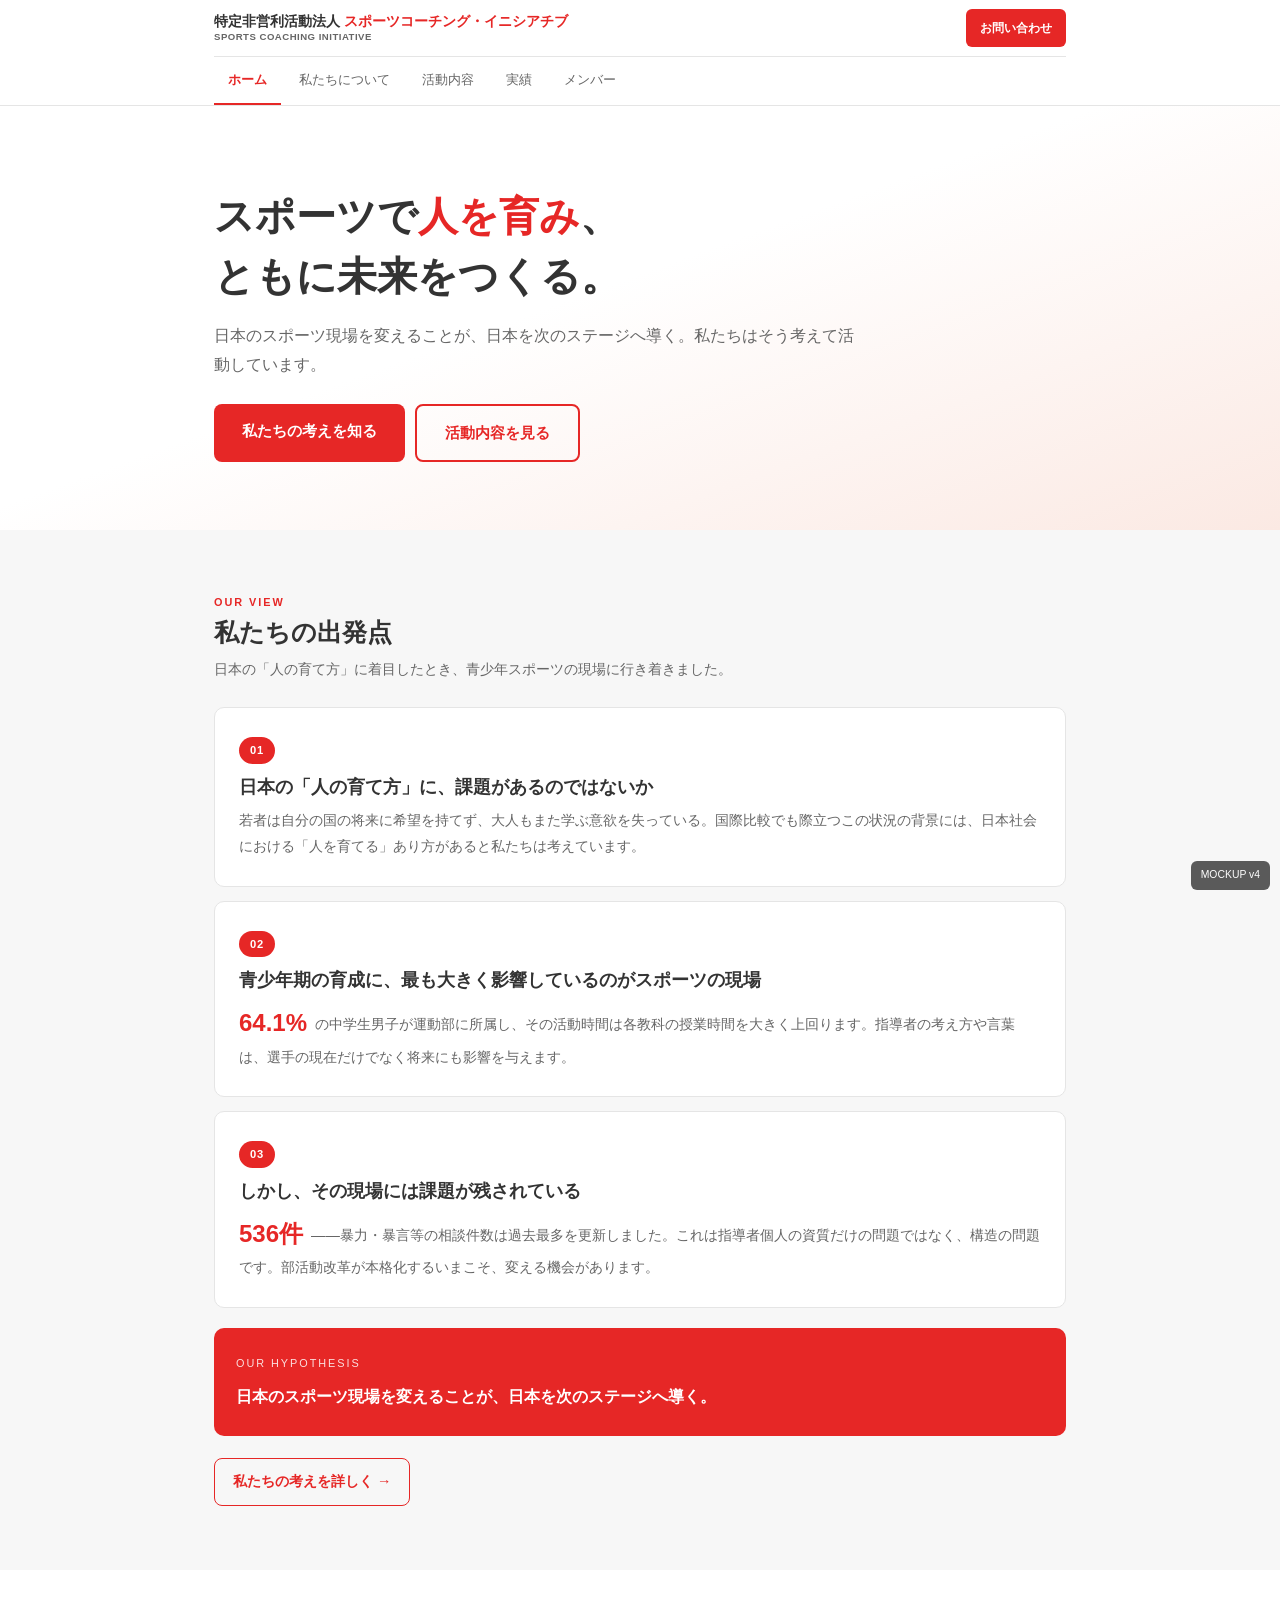
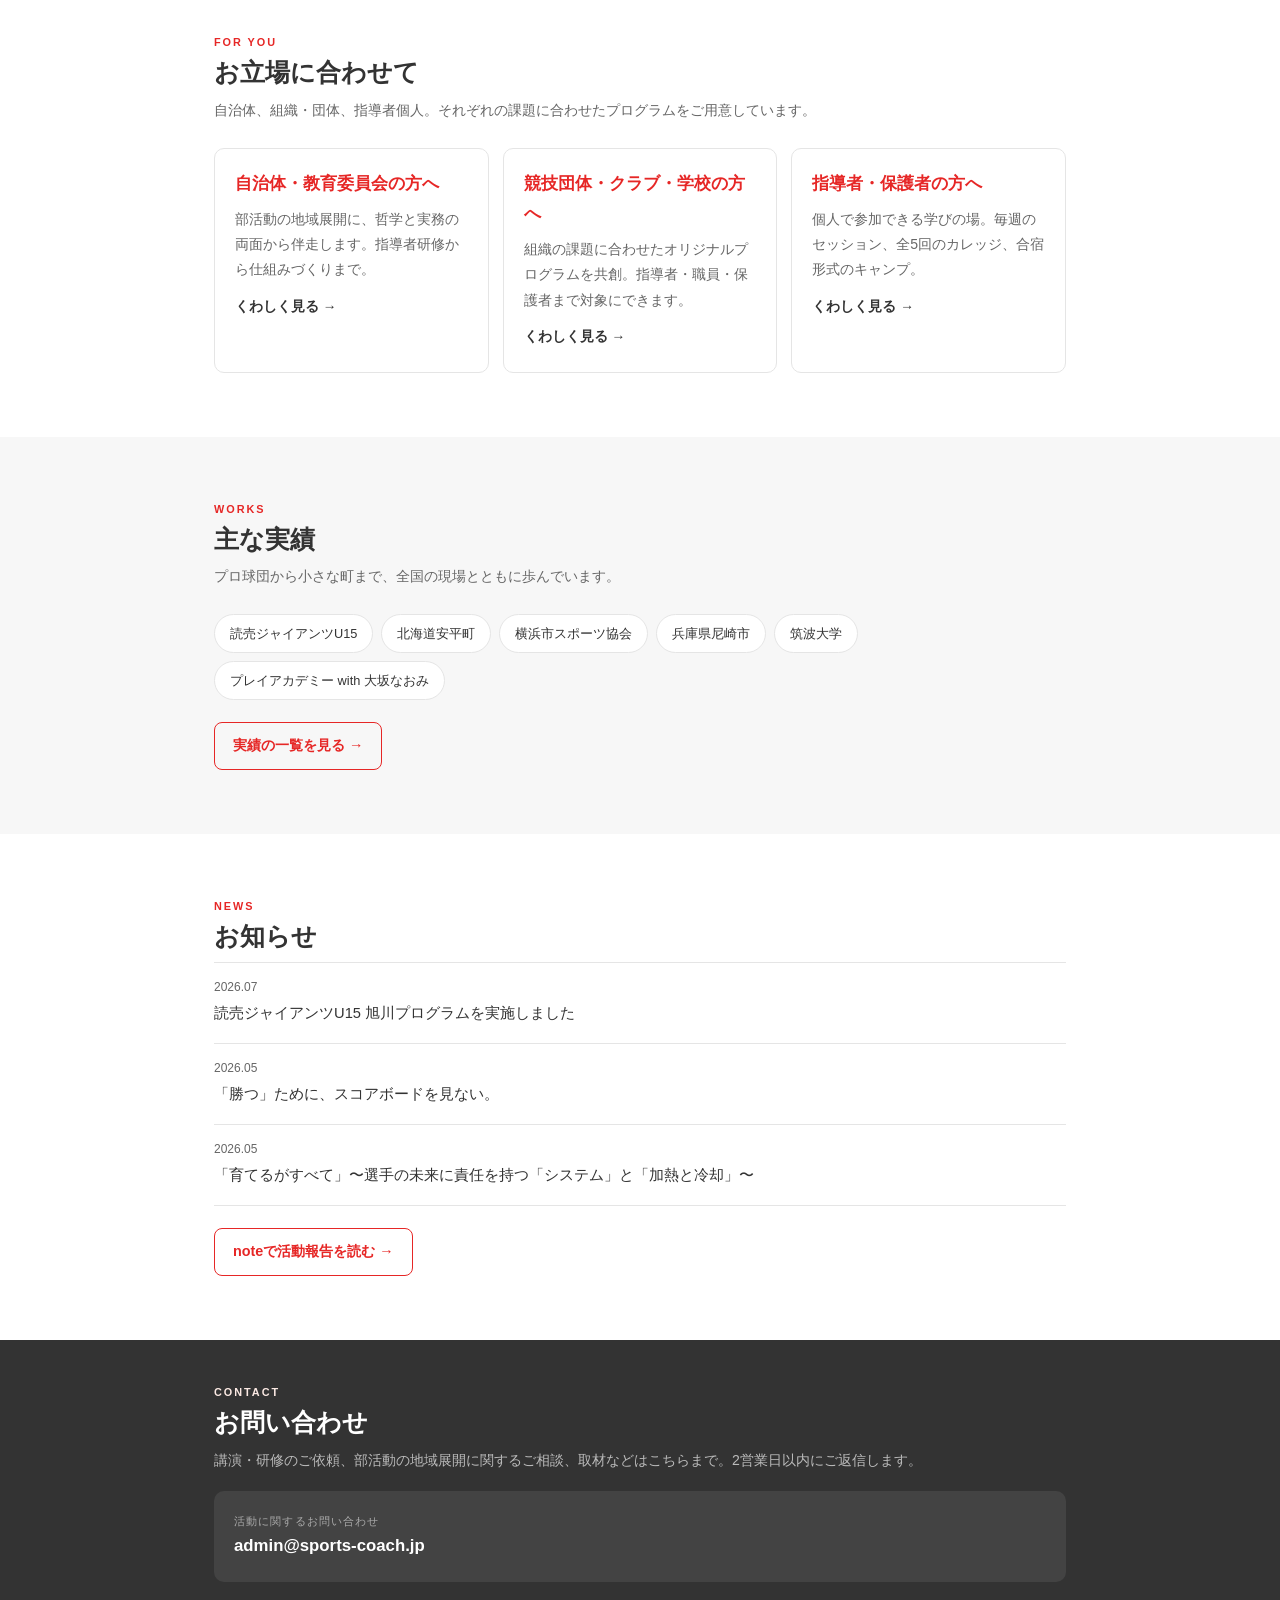
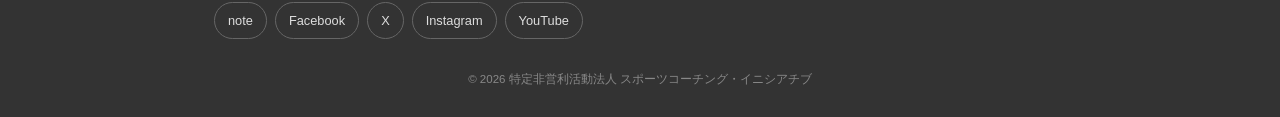
==== commit 4ca84f68: "Restructure top page around the core narrative Updated the meta description and various text content" ====
--- a/index.html
+++ b/index.html
@@ -4,7 +4,7 @@
 <meta charset="UTF-8">
 <meta name="viewport" content="width=device-width, initial-scale=1">
 <title>特定非営利活動法人 スポーツコーチング・イニシアチブ｜スポーツで人を育み、ともに未来をつくる</title>
-<meta name="description" content="勝利と人間的成長の両立をめざす「ダブル・ゴール・コーチング™」を軸に、自治体・指導者・保護者とともに日本のユーススポーツを変えていきます。">
+<meta name="description" content="日本のスポーツ現場を変えることが、日本を次のステージへ導く。指導者・保護者・自治体・競技団体とともに、ユーススポーツの育成環境を変えていくNPOです。">
 <link rel="stylesheet" href="style.css">
 </head>
 <body>
@@ -24,43 +24,62 @@
 
 <div class="hero"><div class="wrap">
   <h1>スポーツで<em>人を育み</em>、<br>ともに未来をつくる。</h1>
-  <p>勝利と人間的成長の両立をめざす「ダブル・ゴール・コーチング™」を軸に、指導者・保護者・自治体とともに、日本のユーススポーツを変えていきます。</p>
+  <p>日本のスポーツ現場を変えることが、日本を次のステージへ導く。私たちはそう考えて活動しています。</p>
   <div class="btns">
-    <a class="b1" href="activities.html">活動内容を見る</a>
-    <a class="b2" href="#contact">相談する</a>
+    <a class="b1" href="about.html">私たちの考えを知る</a>
+    <a class="b2" href="activities.html">活動内容を見る</a>
   </div>
 </div></div>
 
 <section class="alt"><div class="wrap">
-  <h2><span class="eb">ISSUE</span>日本のスポーツ現場のいま</h2>
-  <p class="lead">部活動の地域展開が本格化する一方、現場には課題が残されています。</p>
-  <div class="stats">
-    <div class="stat"><b>536件</b><div><strong>暴力・暴言等の相談件数</strong><small>2024年度・過去最多を更新（日本スポーツ協会）</small></div></div>
-    <div class="stat"><b>6カ国中<br>最下位</b><div><strong>自国の将来への期待</strong><small>「良くなる」と答えた日本の18歳（日本財団 2026）</small></div></div>
-    <div class="stat"><b>2026〜32</b><div><strong>部活動改革の実行期間</strong><small>新ガイドラインによる「地域展開」がはじまる</small></div></div>
+  <h2><span class="eb">OUR VIEW</span>私たちの出発点</h2>
+  <p class="lead">日本の「人の育て方」に着目したとき、青少年スポーツの現場に行き着きました。</p>
+
+  <div class="sblock">
+    <span class="snum">01</span>
+    <h3>日本の「人の育て方」に、課題があるのではないか</h3>
+    <p>若者は自分の国の将来に希望を持てず、大人もまた学ぶ意欲を失っている。国際比較でも際立つこの状況の背景には、日本社会における「人を育てる」あり方があると私たちは考えています。</p>
   </div>
-  <div class="more"><a href="about.html">課題と私たちの考えを詳しく →</a></div>
+
+  <div class="sblock">
+    <span class="snum">02</span>
+    <h3>青少年期の育成に、最も大きく影響しているのがスポーツの現場</h3>
+    <p><span class="big">64.1%</span>の中学生男子が運動部に所属し、その活動時間は各教科の授業時間を大きく上回ります。指導者の考え方や言葉は、選手の現在だけでなく将来にも影響を与えます。</p>
+  </div>
+
+  <div class="sblock">
+    <span class="snum">03</span>
+    <h3>しかし、その現場には課題が残されている</h3>
+    <p><span class="big">536件</span>——暴力・暴言等の相談件数は過去最多を更新しました。これは指導者個人の資質だけの問題ではなく、構造の問題です。部活動改革が本格化するいまこそ、変える機会があります。</p>
+  </div>
+
+  <div class="hypo">
+    <div class="lb">OUR HYPOTHESIS</div>
+    <p>日本のスポーツ現場を変えることが、日本を次のステージへ導く。</p>
+  </div>
+
+  <div class="more"><a href="about.html">私たちの考えを詳しく →</a></div>
 </div></section>
 
 <section><div class="wrap">
-  <h2><span class="eb">FOR YOU</span>3つの入口</h2>
-  <p class="lead">お立場に合わせてご案内します。</p>
+  <h2><span class="eb">FOR YOU</span>お立場に合わせて</h2>
+  <p class="lead">自治体、組織・団体、指導者個人。それぞれの課題に合わせたプログラムをご用意しています。</p>
   <div class="grid g3">
-    <div class="card">
+    <a class="card" href="activities.html">
       <h3>自治体・教育委員会の方へ</h3>
       <p>部活動の地域展開に、哲学と実務の両面から伴走します。指導者研修から仕組みづくりまで。</p>
-      <a class="go" href="activities.html">研修・伴走支援を見る →</a>
-    </div>
-    <div class="card">
+      <span class="go">くわしく見る →</span>
+    </a>
+    <a class="card" href="activities.html">
+      <h3>競技団体・クラブ・学校の方へ</h3>
+      <p>組織の課題に合わせたオリジナルプログラムを共創。指導者・職員・保護者まで対象にできます。</p>
+      <span class="go">くわしく見る →</span>
+    </a>
+    <a class="card" href="activities.html">
       <h3>指導者・保護者の方へ</h3>
-      <p>毎週のセッション、全5回のカレッジ、合宿形式のキャンプ。学びの場をご用意しています。</p>
-      <a class="go" href="activities.html">学びの場を見る →</a>
-    </div>
-    <div class="card">
-      <h3>企業・財団の方へ</h3>
-      <p>Theory of Changeに基づく事業設計と実績報告で、ご支援の成果を可視化します。</p>
-      <a class="go" href="about.html">私たちの考え方を見る →</a>
-    </div>
+      <p>個人で参加できる学びの場。毎週のセッション、全5回のカレッジ、合宿形式のキャンプ。</p>
+      <span class="go">くわしく見る →</span>
+    </a>
   </div>
 </div></section>
 
@@ -105,5 +124,5 @@
     <p class="copy">© 2026 特定非営利活動法人 スポーツコーチング・イニシアチブ</p>
   </div>
 </footer>
-<div class="mock">MOCKUP v3</div>
+<div class="mock">MOCKUP v4</div>
 </body></html>
--- a/style.css
+++ b/style.css
@@ -140,3 +140,39 @@
   .nx{grid-template-columns:repeat(4,1fr);}
   .grid.steps3{grid-template-columns:1fr 1fr 1fr;}
 }
+
+/* story steps */
+.snum{display:inline-block;font-size:.7rem;font-weight:800;color:#fff;background:var(--red);border-radius:999px;padding:3px 11px;letter-spacing:.08em;margin-bottom:10px;}
+.sblock{background:#fff;border:1px solid var(--line);border-radius:10px;padding:22px 20px;margin-bottom:14px;}
+.sblock h3{font-size:1.1rem;color:var(--dark);margin-bottom:8px;line-height:1.5;}
+.sblock p{font-size:.9rem;color:var(--grey);}
+.sblock .big{display:inline-block;font-size:1.5rem;font-weight:800;color:var(--red);margin-right:8px;vertical-align:-2px;}
+.sblock .src{font-size:.72rem;color:#999;margin-top:10px;line-height:1.6;}
+.hypo{background:var(--red);color:#fff;border-radius:10px;padding:26px 22px;margin-top:20px;}
+.hypo .lb{font-size:.68rem;letter-spacing:.18em;opacity:.85;}
+.hypo p{font-size:1.02rem;font-weight:700;line-height:1.75;margin-top:8px;color:#fff;}
+
+/* clickable cards */
+a.card,a.wcard{display:block;text-decoration:none;color:inherit;transition:.15s;}
+a.card:hover,a.wcard:hover{border-color:var(--red);box-shadow:0 4px 14px rgba(0,0,0,.07);}
+.wcard{background:#fff;border:1px solid var(--line);border-radius:10px;padding:18px;display:block;}
+.alt .wcard{background:#fff;}
+.wcard .tag{display:inline-block;font-size:.65rem;font-weight:800;color:var(--red);background:var(--peach);border-radius:999px;padding:3px 10px;letter-spacing:.04em;}
+.wcard .nm2{font-weight:800;font-size:.98rem;margin-top:9px;line-height:1.45;}
+.wcard .ds{font-size:.82rem;color:var(--grey);margin-top:6px;}
+.wcard .lk{display:inline-block;margin-top:10px;font-size:.8rem;font-weight:700;color:var(--red);}
+.wgrid{display:grid;gap:12px;grid-template-columns:1fr;}
+
+/* segment card */
+.seg{background:#fff;border:1px solid var(--line);border-radius:10px;padding:22px 20px;}
+.seg .who{display:inline-block;font-size:.68rem;font-weight:800;color:#fff;background:var(--red);border-radius:999px;padding:4px 12px;margin-bottom:10px;}
+.seg h3{font-size:1.08rem;color:var(--dark);margin-bottom:8px;}
+.seg p{font-size:.88rem;color:var(--grey);}
+.seg ul{list-style:none;margin-top:12px;padding-top:10px;border-top:1px dashed var(--line);}
+.seg li{font-size:.83rem;color:var(--grey);padding-left:15px;position:relative;margin-bottom:4px;}
+.seg li:before{content:"";position:absolute;left:0;top:.7em;width:5px;height:5px;border-radius:50%;background:var(--red);}
+
+@media(min-width:700px){
+  .wgrid{grid-template-columns:1fr 1fr;}
+  .sblock{padding:26px 24px;}
+}
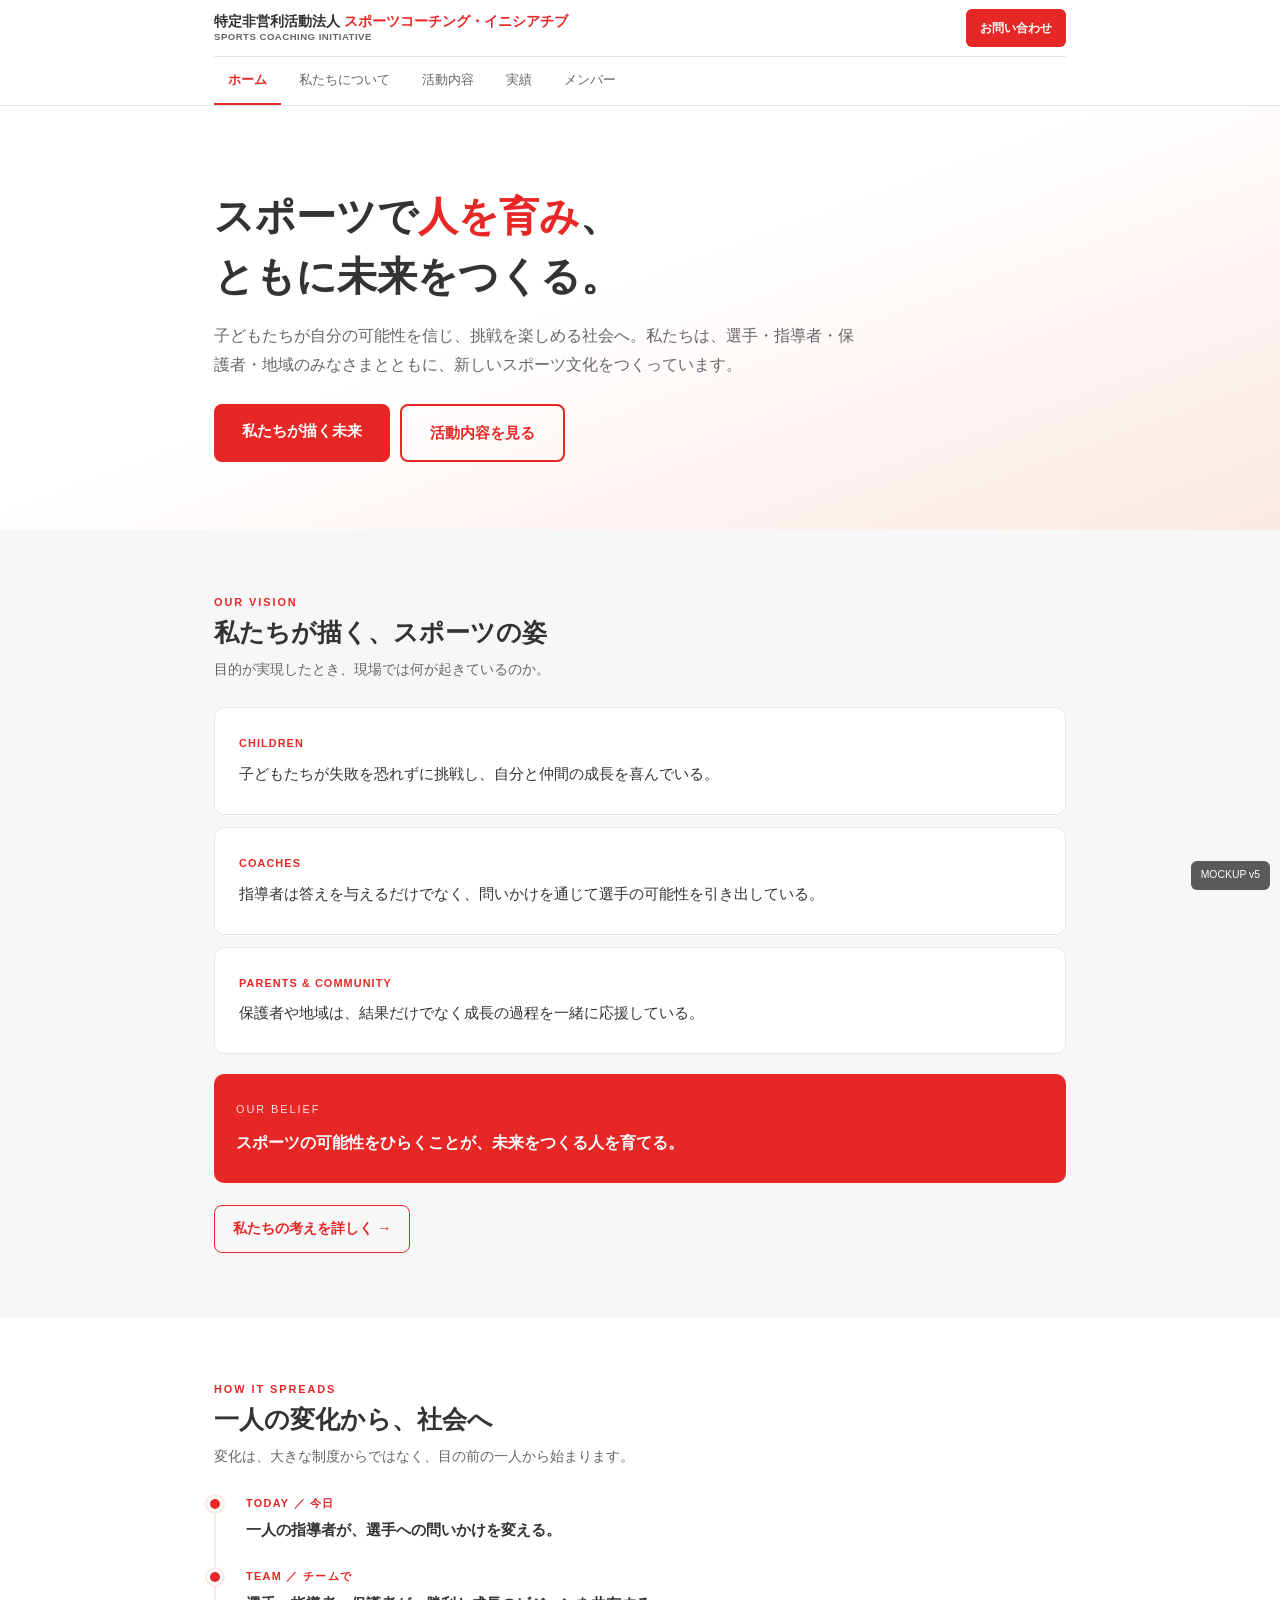
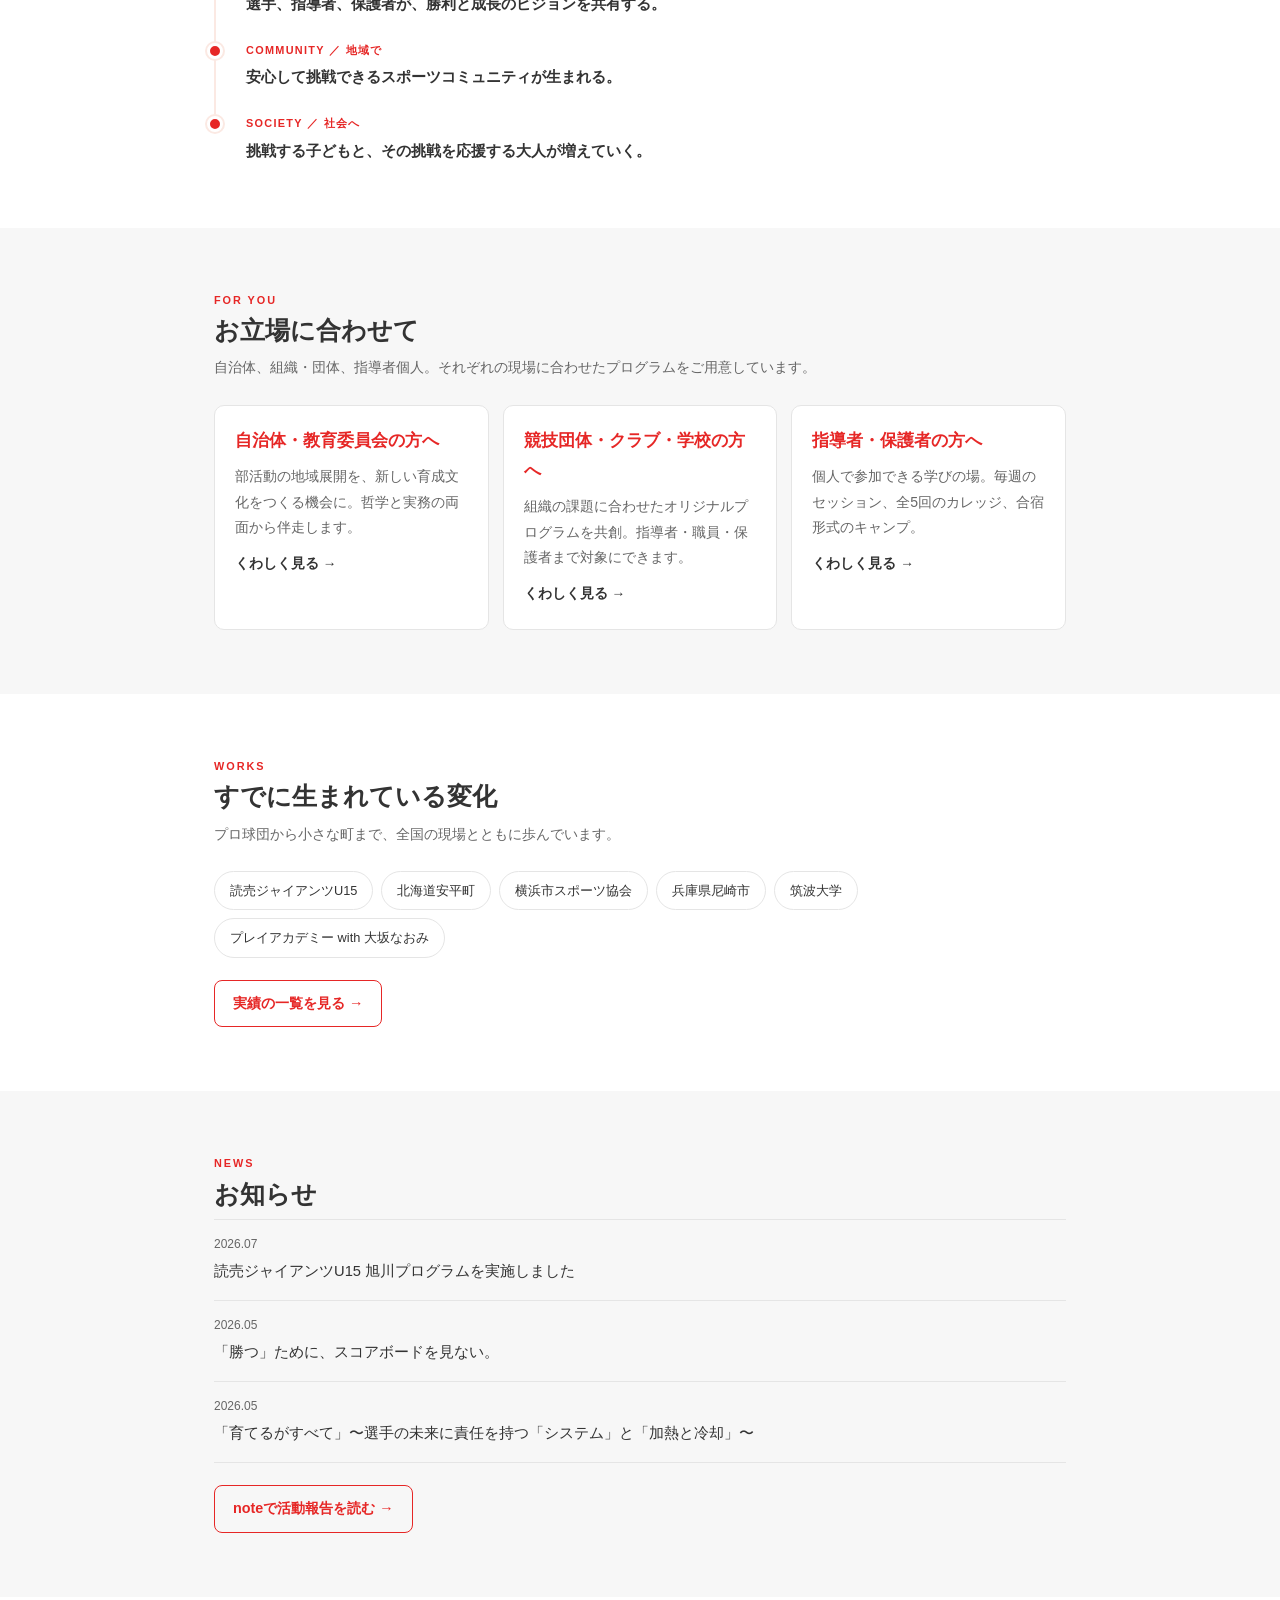
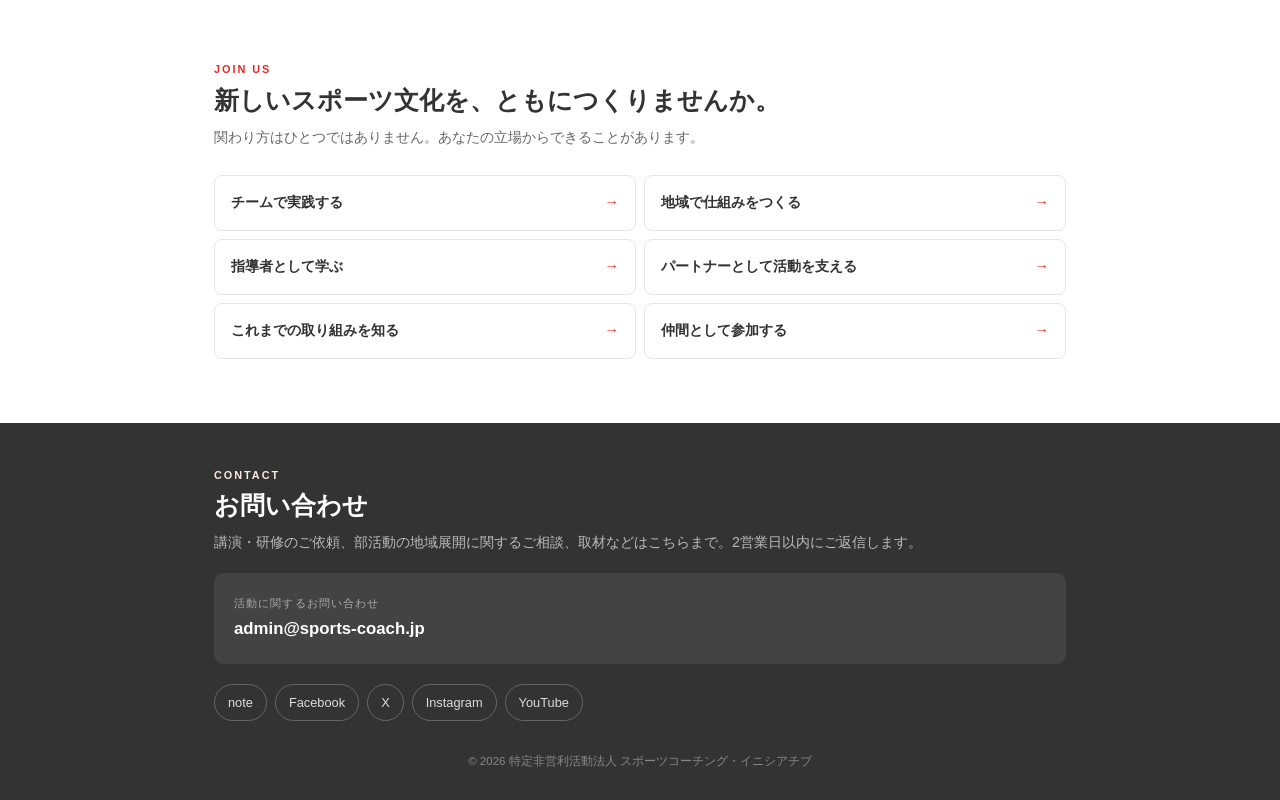
==== commit a0fd6de8: "Lead top page with the future vision Updated various sections of the index.html file to reflect new " ====
--- a/index.html
+++ b/index.html
@@ -4,7 +4,7 @@
 <meta charset="UTF-8">
 <meta name="viewport" content="width=device-width, initial-scale=1">
 <title>特定非営利活動法人 スポーツコーチング・イニシアチブ｜スポーツで人を育み、ともに未来をつくる</title>
-<meta name="description" content="日本のスポーツ現場を変えることが、日本を次のステージへ導く。指導者・保護者・自治体・競技団体とともに、ユーススポーツの育成環境を変えていくNPOです。">
+<meta name="description" content="子どもたちが自分の可能性を信じ、挑戦を楽しめる社会へ。選手・指導者・保護者・地域とともに、新しいスポーツ文化をつくるNPOです。">
 <link rel="stylesheet" href="style.css">
 </head>
 <body>
@@ -24,50 +24,53 @@
 
 <div class="hero"><div class="wrap">
   <h1>スポーツで<em>人を育み</em>、<br>ともに未来をつくる。</h1>
-  <p>日本のスポーツ現場を変えることが、日本を次のステージへ導く。私たちはそう考えて活動しています。</p>
+  <p>子どもたちが自分の可能性を信じ、挑戦を楽しめる社会へ。私たちは、選手・指導者・保護者・地域のみなさまとともに、新しいスポーツ文化をつくっています。</p>
   <div class="btns">
-    <a class="b1" href="about.html">私たちの考えを知る</a>
+    <a class="b1" href="about.html">私たちが描く未来</a>
     <a class="b2" href="activities.html">活動内容を見る</a>
   </div>
 </div></div>
 
 <section class="alt"><div class="wrap">
-  <h2><span class="eb">OUR VIEW</span>私たちの出発点</h2>
-  <p class="lead">日本の「人の育て方」に着目したとき、青少年スポーツの現場に行き着きました。</p>
-
-  <div class="sblock">
-    <span class="snum">01</span>
-    <h3>日本の「人の育て方」に、課題があるのではないか</h3>
-    <p>若者は自分の国の将来に希望を持てず、大人もまた学ぶ意欲を失っている。国際比較でも際立つこの状況の背景には、日本社会における「人を育てる」あり方があると私たちは考えています。</p>
+  <h2><span class="eb">OUR VISION</span>私たちが描く、スポーツの姿</h2>
+  <p class="lead">目的が実現したとき、現場では何が起きているのか。</p>
+  <div class="scene">
+    <div class="who2">CHILDREN</div>
+    <p>子どもたちが失敗を恐れずに挑戦し、自分と仲間の成長を喜んでいる。</p>
   </div>
-
-  <div class="sblock">
-    <span class="snum">02</span>
-    <h3>青少年期の育成に、最も大きく影響しているのがスポーツの現場</h3>
-    <p><span class="big">64.1%</span>の中学生男子が運動部に所属し、その活動時間は各教科の授業時間を大きく上回ります。指導者の考え方や言葉は、選手の現在だけでなく将来にも影響を与えます。</p>
+  <div class="scene">
+    <div class="who2">COACHES</div>
+    <p>指導者は答えを与えるだけでなく、問いかけを通じて選手の可能性を引き出している。</p>
   </div>
-
-  <div class="sblock">
-    <span class="snum">03</span>
-    <h3>しかし、その現場には課題が残されている</h3>
-    <p><span class="big">536件</span>——暴力・暴言等の相談件数は過去最多を更新しました。これは指導者個人の資質だけの問題ではなく、構造の問題です。部活動改革が本格化するいまこそ、変える機会があります。</p>
+  <div class="scene">
+    <div class="who2">PARENTS &amp; COMMUNITY</div>
+    <p>保護者や地域は、結果だけでなく成長の過程を一緒に応援している。</p>
   </div>
-
   <div class="hypo">
-    <div class="lb">OUR HYPOTHESIS</div>
-    <p>日本のスポーツ現場を変えることが、日本を次のステージへ導く。</p>
+    <div class="lb">OUR BELIEF</div>
+    <p>スポーツの可能性をひらくことが、未来をつくる人を育てる。</p>
   </div>
-
   <div class="more"><a href="about.html">私たちの考えを詳しく →</a></div>
 </div></section>
 
 <section><div class="wrap">
+  <h2><span class="eb">HOW IT SPREADS</span>一人の変化から、社会へ</h2>
+  <p class="lead">変化は、大きな制度からではなく、目の前の一人から始まります。</p>
+  <div class="journey">
+    <div class="jstep"><span class="jdot"></span><div class="jlabel">TODAY ／ 今日</div><div class="jtext">一人の指導者が、選手への問いかけを変える。</div></div>
+    <div class="jstep"><span class="jdot"></span><div class="jlabel">TEAM ／ チームで</div><div class="jtext">選手、指導者、保護者が、勝利と成長のビジョンを共有する。</div></div>
+    <div class="jstep"><span class="jdot"></span><div class="jlabel">COMMUNITY ／ 地域で</div><div class="jtext">安心して挑戦できるスポーツコミュニティが生まれる。</div></div>
+    <div class="jstep"><span class="jdot"></span><div class="jlabel">SOCIETY ／ 社会へ</div><div class="jtext">挑戦する子どもと、その挑戦を応援する大人が増えていく。</div></div>
+  </div>
+</div></section>
+
+<section class="alt"><div class="wrap">
   <h2><span class="eb">FOR YOU</span>お立場に合わせて</h2>
-  <p class="lead">自治体、組織・団体、指導者個人。それぞれの課題に合わせたプログラムをご用意しています。</p>
+  <p class="lead">自治体、組織・団体、指導者個人。それぞれの現場に合わせたプログラムをご用意しています。</p>
   <div class="grid g3">
     <a class="card" href="activities.html">
       <h3>自治体・教育委員会の方へ</h3>
-      <p>部活動の地域展開に、哲学と実務の両面から伴走します。指導者研修から仕組みづくりまで。</p>
+      <p>部活動の地域展開を、新しい育成文化をつくる機会に。哲学と実務の両面から伴走します。</p>
       <span class="go">くわしく見る →</span>
     </a>
     <a class="card" href="activities.html">
@@ -83,8 +86,8 @@
   </div>
 </div></section>
 
-<section class="alt"><div class="wrap">
-  <h2><span class="eb">WORKS</span>主な実績</h2>
+<section><div class="wrap">
+  <h2><span class="eb">WORKS</span>すでに生まれている変化</h2>
   <p class="lead">プロ球団から小さな町まで、全国の現場とともに歩んでいます。</p>
   <div class="chips">
     <span class="chip">読売ジャイアンツU15</span>
@@ -97,7 +100,7 @@
   <div class="more"><a href="works.html">実績の一覧を見る →</a></div>
 </div></section>
 
-<section><div class="wrap">
+<section class="alt"><div class="wrap">
   <h2><span class="eb">NEWS</span>お知らせ</h2>
   <div class="rows news">
     <div class="row"><time>2026.07</time><a href="https://note.com/sports_coaching" target="_blank" rel="noopener">読売ジャイアンツU15 旭川プログラムを実施しました</a></div>
@@ -105,6 +108,19 @@
     <div class="row"><time>2026.05</time><a href="https://note.com/sports_coaching/n/n8d7c695bd4ae" target="_blank" rel="noopener">「育てるがすべて」〜選手の未来に責任を持つ「システム」と「加熱と冷却」〜</a></div>
   </div>
   <div class="more"><a href="https://note.com/sports_coaching" target="_blank" rel="noopener">noteで活動報告を読む →</a></div>
+</div></section>
+
+<section><div class="wrap">
+  <h2><span class="eb">JOIN US</span>新しいスポーツ文化を、ともにつくりませんか。</h2>
+  <p class="lead">関わり方はひとつではありません。あなたの立場からできることがあります。</p>
+  <div class="ctalist">
+    <a href="activities.html">チームで実践する<em>→</em></a>
+    <a href="activities.html">地域で仕組みをつくる<em>→</em></a>
+    <a href="activities.html">指導者として学ぶ<em>→</em></a>
+    <a href="#contact">パートナーとして活動を支える<em>→</em></a>
+    <a href="works.html">これまでの取り組みを知る<em>→</em></a>
+    <a href="members.html">仲間として参加する<em>→</em></a>
+  </div>
 </div></section>
 <footer id="contact">
   <div class="wrap">
@@ -124,5 +140,5 @@
     <p class="copy">© 2026 特定非営利活動法人 スポーツコーチング・イニシアチブ</p>
   </div>
 </footer>
-<div class="mock">MOCKUP v4</div>
+<div class="mock">MOCKUP v5</div>
 </body></html>
--- a/style.css
+++ b/style.css
@@ -176,3 +176,55 @@
   .wgrid{grid-template-columns:1fr 1fr;}
   .sblock{padding:26px 24px;}
 }
+
+/* vision hero */
+.vision{background:linear-gradient(160deg,#fff 38%,var(--peach));padding:52px 0 46px;border-bottom:1px solid var(--line);}
+.vision .eb{color:var(--red);font-size:.7rem;letter-spacing:.18em;font-weight:700;}
+.vision h1{font-size:1.6rem;font-weight:800;line-height:1.55;margin-top:8px;}
+.vision h1 em{color:var(--red);font-style:normal;}
+.vision p{margin-top:16px;color:var(--grey);font-size:.95rem;}
+
+/* future scene */
+.scene{background:#fff;border:1px solid var(--line);border-radius:10px;padding:22px 20px;margin-bottom:12px;}
+.scene .who2{font-size:.68rem;font-weight:800;color:var(--red);letter-spacing:.1em;}
+.scene p{font-size:.95rem;margin-top:6px;line-height:1.85;}
+
+/* journey */
+.journey{margin-top:8px;}
+.jstep{position:relative;padding-left:30px;padding-bottom:24px;border-left:2px solid var(--peach);}
+.jstep:last-child{border-left-color:transparent;padding-bottom:0;}
+.jdot{position:absolute;left:-9px;top:2px;width:16px;height:16px;border-radius:50%;background:var(--red);border:3px solid #fff;box-shadow:0 0 0 2px var(--peach);}
+.jlabel{font-size:.68rem;font-weight:800;color:var(--red);letter-spacing:.12em;}
+.jtext{font-size:.95rem;font-weight:700;margin-top:4px;line-height:1.7;}
+.jsub{font-size:.84rem;color:var(--grey);margin-top:4px;}
+
+/* CTA list */
+.ctalist{display:grid;gap:8px;grid-template-columns:1fr;margin-top:8px;}
+.ctalist a{background:#fff;border:1px solid var(--line);border-radius:8px;padding:14px 16px;text-decoration:none;color:var(--dark);font-weight:700;font-size:.9rem;display:flex;justify-content:space-between;align-items:center;gap:10px;transition:.15s;}
+.ctalist a:hover{border-color:var(--red);box-shadow:0 4px 14px rgba(0,0,0,.06);}
+.ctalist a em{font-style:normal;color:var(--red);flex:0 0 auto;}
+
+/* context (why now) */
+.ctx{background:#fff;border:1px solid var(--line);border-radius:10px;padding:20px;}
+.ctx dl{margin:0;}
+.ctx dt{font-weight:800;font-size:.88rem;color:var(--dark);margin-top:14px;}
+.ctx dt:first-child{margin-top:0;}
+.ctx dd{margin:4px 0 0;font-size:.83rem;color:var(--grey);line-height:1.75;}
+
+/* Theory of Change diagram */
+.tochint{font-size:.75rem;color:var(--grey);margin-bottom:10px;}
+.tocwrap{overflow-x:auto;-webkit-overflow-scrolling:touch;padding-bottom:8px;}
+.tocflow{display:grid;grid-template-columns:repeat(7,minmax(148px,1fr));gap:8px;min-width:1080px;align-items:start;}
+.tcol .th{background:var(--red);color:#fff;font-size:.68rem;font-weight:800;text-align:center;padding:9px 6px;border-radius:6px;margin-bottom:8px;line-height:1.4;}
+.tcell{background:#fff;border:1px solid var(--line);border-radius:6px;padding:9px 10px;font-size:.72rem;line-height:1.6;margin-bottom:6px;color:var(--dark);}
+.tcol.vis .th{background:#B01E1D;}
+.tcol.vis .tcell{background:var(--peach);border-color:var(--peach);font-weight:700;}
+.tband{background:var(--dark);color:#fff;font-size:.7rem;font-weight:700;text-align:center;padding:8px;border-radius:6px;margin-top:8px;}
+
+@media(min-width:700px){
+  .vision h1{font-size:2.1rem;}
+  .vision{padding:76px 0 64px;}
+  .vision p{max-width:660px;font-size:1rem;}
+  .ctalist{grid-template-columns:1fr 1fr;}
+  .scene{padding:26px 24px;}
+}
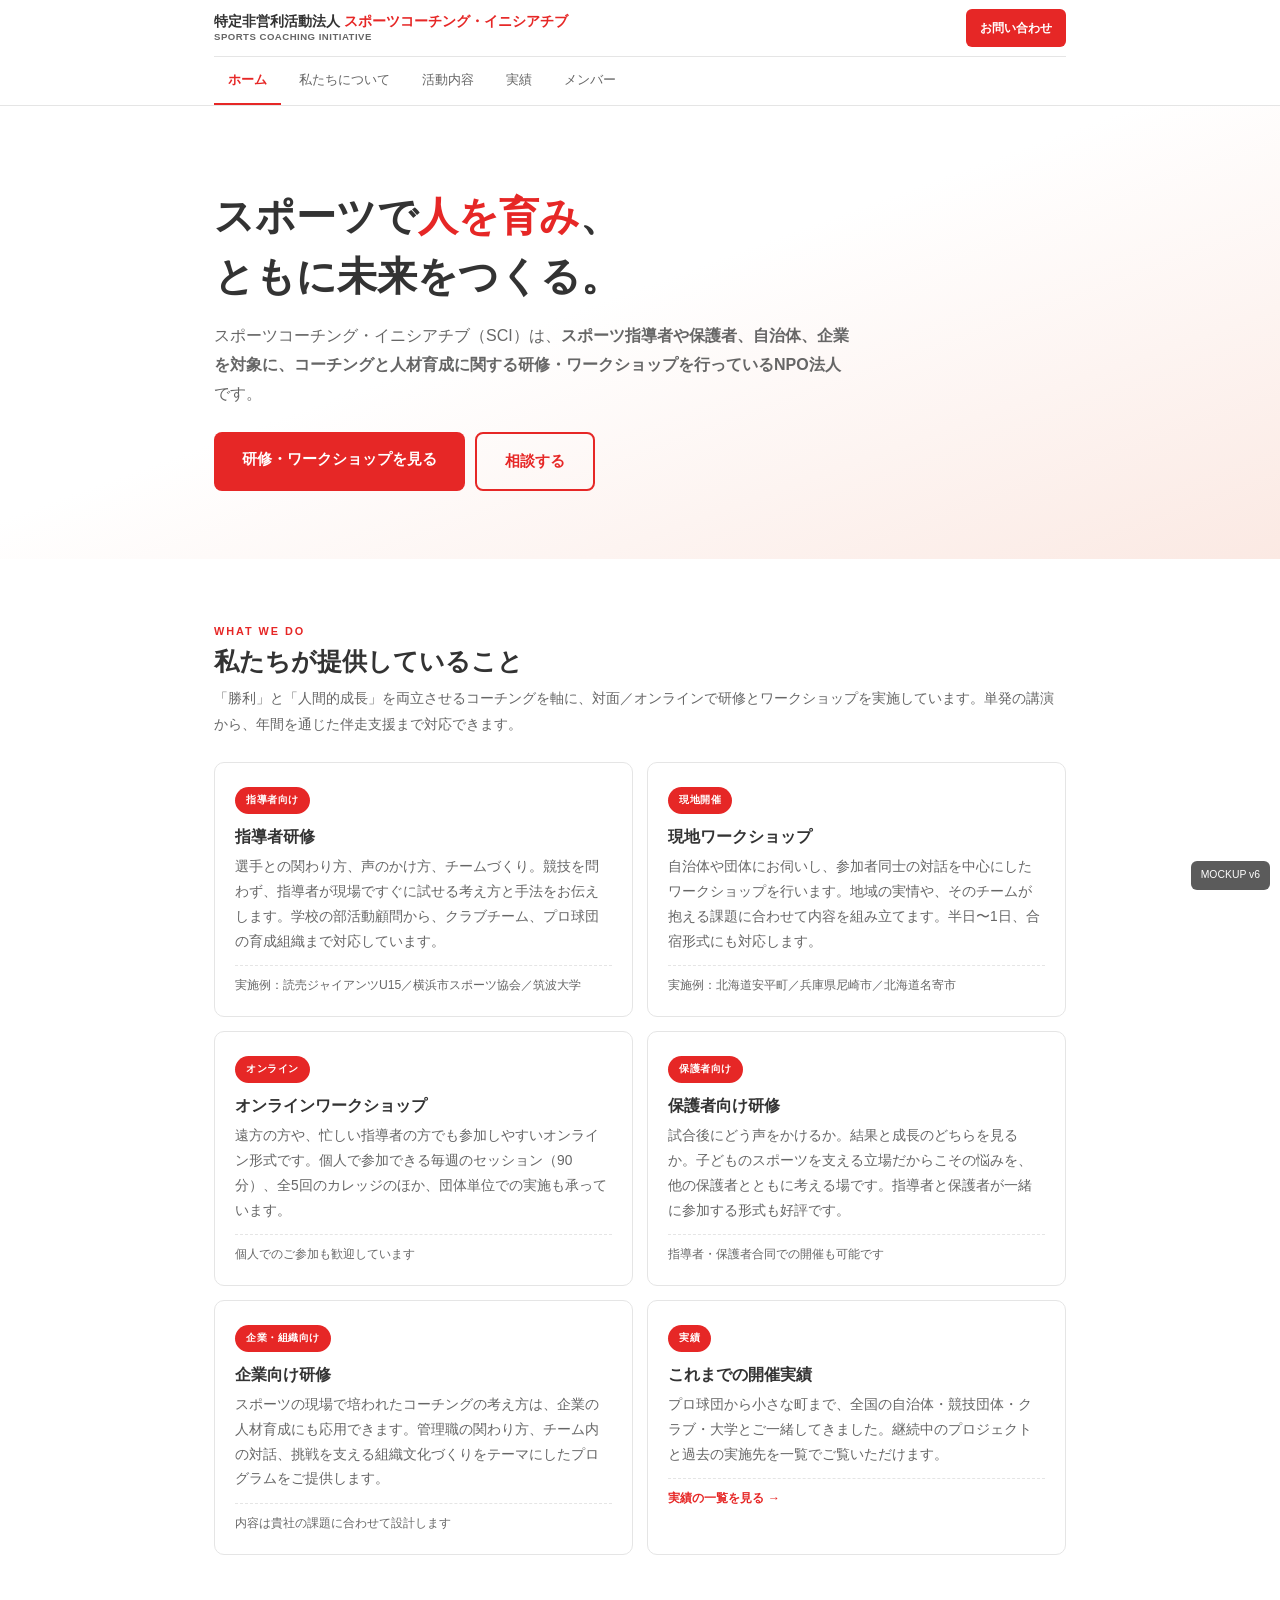
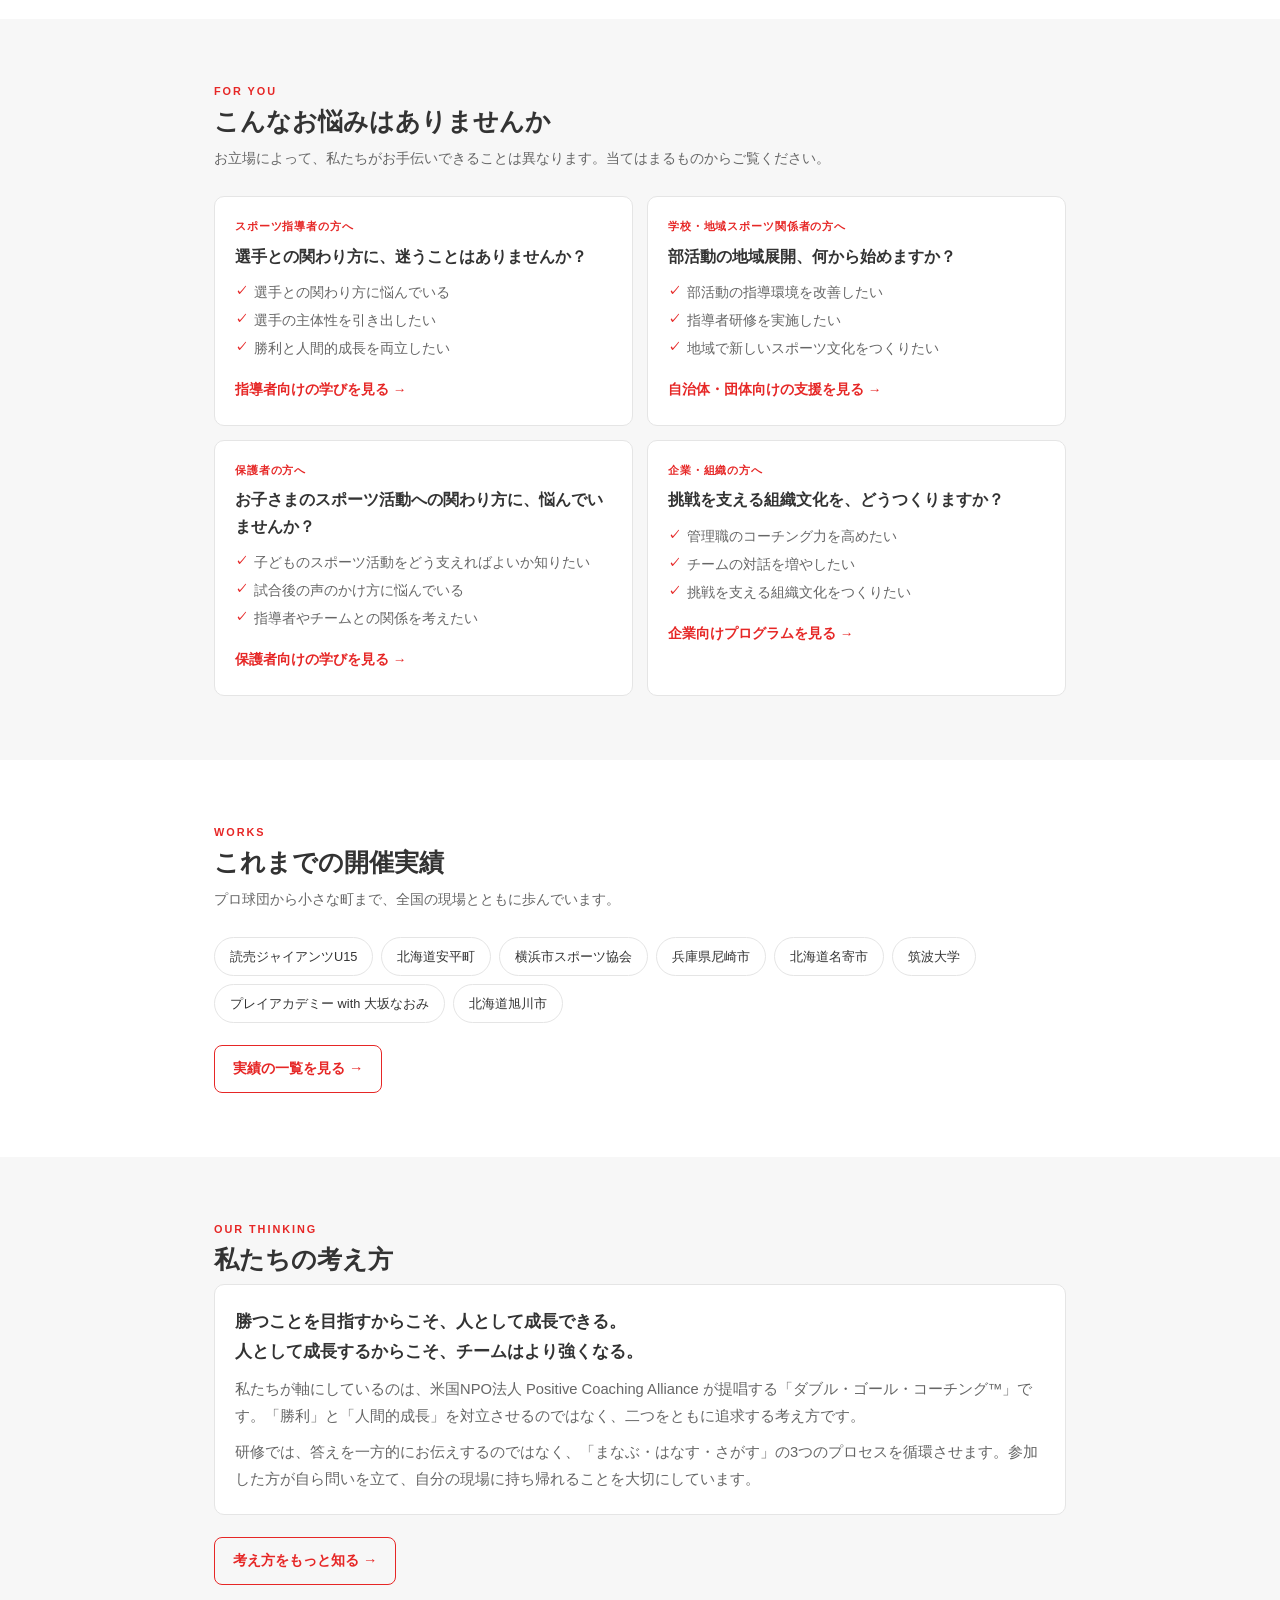
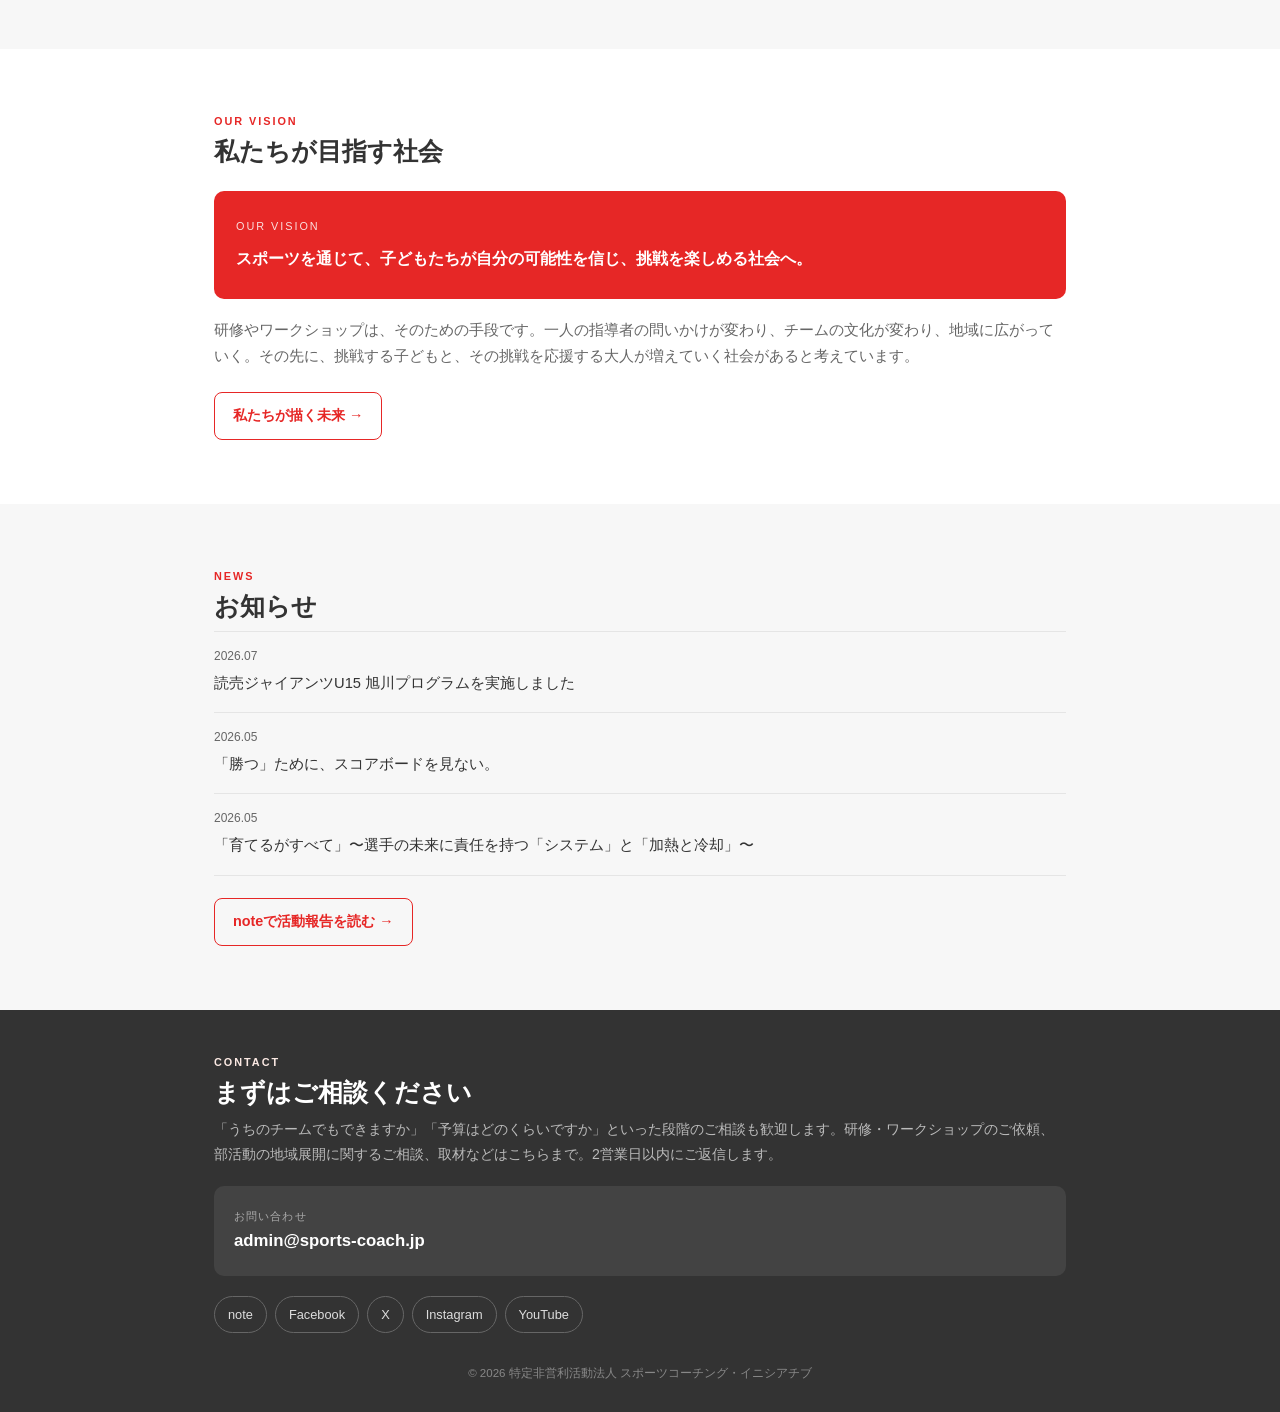
==== commit 4dc4db78: "Lead top page with what we actually do Updated title and description meta tags for SEO and clarity. " ====
--- a/index.html
+++ b/index.html
@@ -3,8 +3,8 @@
 <head>
 <meta charset="UTF-8">
 <meta name="viewport" content="width=device-width, initial-scale=1">
-<title>特定非営利活動法人 スポーツコーチング・イニシアチブ｜スポーツで人を育み、ともに未来をつくる</title>
-<meta name="description" content="子どもたちが自分の可能性を信じ、挑戦を楽しめる社会へ。選手・指導者・保護者・地域とともに、新しいスポーツ文化をつくるNPOです。">
+<title>特定非営利活動法人 スポーツコーチング・イニシアチブ｜指導者・保護者・企業向けのコーチング研修</title>
+<meta name="description" content="スポーツ指導者、学校・地域スポーツ関係者、保護者、企業を対象に、コーチングと人材育成の研修・ワークショップを行うNPOです。全国の自治体・競技団体・チームと実績があります。">
 <link rel="stylesheet" href="style.css">
 </head>
 <body>
@@ -24,80 +24,151 @@
 
 <div class="hero"><div class="wrap">
   <h1>スポーツで<em>人を育み</em>、<br>ともに未来をつくる。</h1>
-  <p>子どもたちが自分の可能性を信じ、挑戦を楽しめる社会へ。私たちは、選手・指導者・保護者・地域のみなさまとともに、新しいスポーツ文化をつくっています。</p>
+  <p>スポーツコーチング・イニシアチブ（SCI）は、<b>スポーツ指導者や保護者、自治体、企業を対象に、コーチングと人材育成に関する研修・ワークショップを行っているNPO法人</b>です。</p>
   <div class="btns">
-    <a class="b1" href="about.html">私たちが描く未来</a>
-    <a class="b2" href="activities.html">活動内容を見る</a>
+    <a class="b1" href="#programs">研修・ワークショップを見る</a>
+    <a class="b2" href="#contact">相談する</a>
   </div>
 </div></div>
 
+<section id="programs"><div class="wrap">
+  <h2><span class="eb">WHAT WE DO</span>私たちが提供していること</h2>
+  <p class="lead">「勝利」と「人間的成長」を両立させるコーチングを軸に、対面／オンラインで研修とワークショップを実施しています。単発の講演から、年間を通じた伴走支援まで対応できます。</p>
+  <div class="grid g2">
+
+    <div class="prog">
+      <span class="kind">指導者向け</span>
+      <h3>指導者研修</h3>
+      <p>選手との関わり方、声のかけ方、チームづくり。競技を問わず、指導者が現場ですぐに試せる考え方と手法をお伝えします。学校の部活動顧問から、クラブチーム、プロ球団の育成組織まで対応しています。</p>
+      <div class="meta">実施例：読売ジャイアンツU15／横浜市スポーツ協会／筑波大学</div>
+    </div>
+
+    <div class="prog">
+      <span class="kind">現地開催</span>
+      <h3>現地ワークショップ</h3>
+      <p>自治体や団体にお伺いし、参加者同士の対話を中心にしたワークショップを行います。地域の実情や、そのチームが抱える課題に合わせて内容を組み立てます。半日〜1日、合宿形式にも対応します。</p>
+      <div class="meta">実施例：北海道安平町／兵庫県尼崎市／北海道名寄市</div>
+    </div>
+
+    <div class="prog">
+      <span class="kind">オンライン</span>
+      <h3>オンラインワークショップ</h3>
+      <p>遠方の方や、忙しい指導者の方でも参加しやすいオンライン形式です。個人で参加できる毎週のセッション（90分）、全5回のカレッジのほか、団体単位での実施も承っています。</p>
+      <div class="meta">個人でのご参加も歓迎しています</div>
+    </div>
+
+    <div class="prog">
+      <span class="kind">保護者向け</span>
+      <h3>保護者向け研修</h3>
+      <p>試合後にどう声をかけるか。結果と成長のどちらを見るか。子どものスポーツを支える立場だからこその悩みを、他の保護者とともに考える場です。指導者と保護者が一緒に参加する形式も好評です。</p>
+      <div class="meta">指導者・保護者合同での開催も可能です</div>
+    </div>
+
+    <div class="prog">
+      <span class="kind">企業・組織向け</span>
+      <h3>企業向け研修</h3>
+      <p>スポーツの現場で培われたコーチングの考え方は、企業の人材育成にも応用できます。管理職の関わり方、チーム内の対話、挑戦を支える組織文化づくりをテーマにしたプログラムをご提供します。</p>
+      <div class="meta">内容は貴社の課題に合わせて設計します</div>
+    </div>
+
+    <a class="prog" href="works.html" style="text-decoration:none;color:inherit;">
+      <span class="kind">実績</span>
+      <h3>これまでの開催実績</h3>
+      <p>プロ球団から小さな町まで、全国の自治体・競技団体・クラブ・大学とご一緒してきました。継続中のプロジェクトと過去の実施先を一覧でご覧いただけます。</p>
+      <div class="meta" style="color:var(--red);font-weight:700;">実績の一覧を見る →</div>
+    </a>
+
+  </div>
+</div></section>
+
 <section class="alt"><div class="wrap">
-  <h2><span class="eb">OUR VISION</span>私たちが描く、スポーツの姿</h2>
-  <p class="lead">目的が実現したとき、現場では何が起きているのか。</p>
-  <div class="scene">
-    <div class="who2">CHILDREN</div>
-    <p>子どもたちが失敗を恐れずに挑戦し、自分と仲間の成長を喜んでいる。</p>
-  </div>
-  <div class="scene">
-    <div class="who2">COACHES</div>
-    <p>指導者は答えを与えるだけでなく、問いかけを通じて選手の可能性を引き出している。</p>
-  </div>
-  <div class="scene">
-    <div class="who2">PARENTS &amp; COMMUNITY</div>
-    <p>保護者や地域は、結果だけでなく成長の過程を一緒に応援している。</p>
-  </div>
-  <div class="hypo">
-    <div class="lb">OUR BELIEF</div>
-    <p>スポーツの可能性をひらくことが、未来をつくる人を育てる。</p>
-  </div>
-  <div class="more"><a href="about.html">私たちの考えを詳しく →</a></div>
+  <h2><span class="eb">FOR YOU</span>こんなお悩みはありませんか</h2>
+  <p class="lead">お立場によって、私たちがお手伝いできることは異なります。当てはまるものからご覧ください。</p>
+  <div class="grid g2">
+
+    <a class="qcard" href="activities.html">
+      <div class="aud">スポーツ指導者の方へ</div>
+      <h3>選手との関わり方に、迷うことはありませんか？</h3>
+      <ul>
+        <li>選手との関わり方に悩んでいる</li>
+        <li>選手の主体性を引き出したい</li>
+        <li>勝利と人間的成長を両立したい</li>
+      </ul>
+      <span class="go">指導者向けの学びを見る →</span>
+    </a>
+
+    <a class="qcard" href="activities.html">
+      <div class="aud">学校・地域スポーツ関係者の方へ</div>
+      <h3>部活動の地域展開、何から始めますか？</h3>
+      <ul>
+        <li>部活動の指導環境を改善したい</li>
+        <li>指導者研修を実施したい</li>
+        <li>地域で新しいスポーツ文化をつくりたい</li>
+      </ul>
+      <span class="go">自治体・団体向けの支援を見る →</span>
+    </a>
+
+    <a class="qcard" href="activities.html">
+      <div class="aud">保護者の方へ</div>
+      <h3>お子さまのスポーツ活動への関わり方に、悩んでいませんか？</h3>
+      <ul>
+        <li>子どものスポーツ活動をどう支えればよいか知りたい</li>
+        <li>試合後の声のかけ方に悩んでいる</li>
+        <li>指導者やチームとの関係を考えたい</li>
+      </ul>
+      <span class="go">保護者向けの学びを見る →</span>
+    </a>
+
+    <a class="qcard" href="activities.html">
+      <div class="aud">企業・組織の方へ</div>
+      <h3>挑戦を支える組織文化を、どうつくりますか？</h3>
+      <ul>
+        <li>管理職のコーチング力を高めたい</li>
+        <li>チームの対話を増やしたい</li>
+        <li>挑戦を支える組織文化をつくりたい</li>
+      </ul>
+      <span class="go">企業向けプログラムを見る →</span>
+    </a>
+
+  </div>
 </div></section>
 
 <section><div class="wrap">
-  <h2><span class="eb">HOW IT SPREADS</span>一人の変化から、社会へ</h2>
-  <p class="lead">変化は、大きな制度からではなく、目の前の一人から始まります。</p>
-  <div class="journey">
-    <div class="jstep"><span class="jdot"></span><div class="jlabel">TODAY ／ 今日</div><div class="jtext">一人の指導者が、選手への問いかけを変える。</div></div>
-    <div class="jstep"><span class="jdot"></span><div class="jlabel">TEAM ／ チームで</div><div class="jtext">選手、指導者、保護者が、勝利と成長のビジョンを共有する。</div></div>
-    <div class="jstep"><span class="jdot"></span><div class="jlabel">COMMUNITY ／ 地域で</div><div class="jtext">安心して挑戦できるスポーツコミュニティが生まれる。</div></div>
-    <div class="jstep"><span class="jdot"></span><div class="jlabel">SOCIETY ／ 社会へ</div><div class="jtext">挑戦する子どもと、その挑戦を応援する大人が増えていく。</div></div>
-  </div>
-</div></section>
-
-<section class="alt"><div class="wrap">
-  <h2><span class="eb">FOR YOU</span>お立場に合わせて</h2>
-  <p class="lead">自治体、組織・団体、指導者個人。それぞれの現場に合わせたプログラムをご用意しています。</p>
-  <div class="grid g3">
-    <a class="card" href="activities.html">
-      <h3>自治体・教育委員会の方へ</h3>
-      <p>部活動の地域展開を、新しい育成文化をつくる機会に。哲学と実務の両面から伴走します。</p>
-      <span class="go">くわしく見る →</span>
-    </a>
-    <a class="card" href="activities.html">
-      <h3>競技団体・クラブ・学校の方へ</h3>
-      <p>組織の課題に合わせたオリジナルプログラムを共創。指導者・職員・保護者まで対象にできます。</p>
-      <span class="go">くわしく見る →</span>
-    </a>
-    <a class="card" href="activities.html">
-      <h3>指導者・保護者の方へ</h3>
-      <p>個人で参加できる学びの場。毎週のセッション、全5回のカレッジ、合宿形式のキャンプ。</p>
-      <span class="go">くわしく見る →</span>
-    </a>
-  </div>
-</div></section>
-
-<section><div class="wrap">
-  <h2><span class="eb">WORKS</span>すでに生まれている変化</h2>
+  <h2><span class="eb">WORKS</span>これまでの開催実績</h2>
   <p class="lead">プロ球団から小さな町まで、全国の現場とともに歩んでいます。</p>
   <div class="chips">
     <span class="chip">読売ジャイアンツU15</span>
     <span class="chip">北海道安平町</span>
     <span class="chip">横浜市スポーツ協会</span>
     <span class="chip">兵庫県尼崎市</span>
+    <span class="chip">北海道名寄市</span>
     <span class="chip">筑波大学</span>
     <span class="chip">プレイアカデミー with 大坂なおみ</span>
+    <span class="chip">北海道旭川市</span>
   </div>
   <div class="more"><a href="works.html">実績の一覧を見る →</a></div>
+</div></section>
+
+<section class="alt"><div class="wrap">
+  <h2><span class="eb">OUR THINKING</span>私たちの考え方</h2>
+  <div class="idea">
+    <div class="big2">勝つことを目指すからこそ、人として成長できる。<br>人として成長するからこそ、チームはより強くなる。</div>
+    <p>私たちが軸にしているのは、米国NPO法人 Positive Coaching Alliance が提唱する「ダブル・ゴール・コーチング™」です。「勝利」と「人間的成長」を対立させるのではなく、二つをともに追求する考え方です。</p>
+    <p>研修では、答えを一方的にお伝えするのではなく、「まなぶ・はなす・さがす」の3つのプロセスを循環させます。参加した方が自ら問いを立て、自分の現場に持ち帰れることを大切にしています。</p>
+  </div>
+  <div class="more"><a href="about.html">考え方をもっと知る →</a></div>
+</div></section>
+
+<section><div class="wrap">
+  <h2><span class="eb">OUR VISION</span>私たちが目指す社会</h2>
+  <div class="hypo">
+    <div class="lb">OUR VISION</div>
+    <p>スポーツを通じて、子どもたちが自分の可能性を信じ、挑戦を楽しめる社会へ。</p>
+  </div>
+  <div class="body" style="margin-top:18px;">
+    <p>研修やワークショップは、そのための手段です。一人の指導者の問いかけが変わり、チームの文化が変わり、地域に広がっていく。その先に、挑戦する子どもと、その挑戦を応援する大人が増えていく社会があると考えています。</p>
+  </div>
+  <div class="more"><a href="about.html">私たちが描く未来 →</a></div>
 </div></section>
 
 <section class="alt"><div class="wrap">
@@ -109,25 +180,12 @@
   </div>
   <div class="more"><a href="https://note.com/sports_coaching" target="_blank" rel="noopener">noteで活動報告を読む →</a></div>
 </div></section>
-
-<section><div class="wrap">
-  <h2><span class="eb">JOIN US</span>新しいスポーツ文化を、ともにつくりませんか。</h2>
-  <p class="lead">関わり方はひとつではありません。あなたの立場からできることがあります。</p>
-  <div class="ctalist">
-    <a href="activities.html">チームで実践する<em>→</em></a>
-    <a href="activities.html">地域で仕組みをつくる<em>→</em></a>
-    <a href="activities.html">指導者として学ぶ<em>→</em></a>
-    <a href="#contact">パートナーとして活動を支える<em>→</em></a>
-    <a href="works.html">これまでの取り組みを知る<em>→</em></a>
-    <a href="members.html">仲間として参加する<em>→</em></a>
-  </div>
-</div></section>
 <footer id="contact">
   <div class="wrap">
-    <h2><span class="eb">CONTACT</span>お問い合わせ</h2>
-    <p>講演・研修のご依頼、部活動の地域展開に関するご相談、取材などはこちらまで。2営業日以内にご返信します。</p>
+    <h2><span class="eb">CONTACT</span>まずはご相談ください</h2>
+    <p>「うちのチームでもできますか」「予算はどのくらいですか」といった段階のご相談も歓迎します。研修・ワークショップのご依頼、部活動の地域展開に関するご相談、取材などはこちらまで。2営業日以内にご返信します。</p>
     <div class="cbox">
-      <div class="l">活動に関するお問い合わせ</div>
+      <div class="l">お問い合わせ</div>
       <a href="mailto:admin@sports-coach.jp">admin@sports-coach.jp</a>
     </div>
     <div class="sns">
@@ -140,5 +198,5 @@
     <p class="copy">© 2026 特定非営利活動法人 スポーツコーチング・イニシアチブ</p>
   </div>
 </footer>
-<div class="mock">MOCKUP v5</div>
+<div class="mock">MOCKUP v6</div>
 </body></html>
--- a/style.css
+++ b/style.css
@@ -228,3 +228,36 @@
   .ctalist{grid-template-columns:1fr 1fr;}
   .scene{padding:26px 24px;}
 }
+
+/* lede (what we do, plain language) */
+.lede{background:#fff;border-left:4px solid var(--red);border-radius:0 8px 8px 0;padding:20px 22px;box-shadow:0 2px 10px rgba(0,0,0,.05);font-size:.98rem;line-height:1.9;}
+.lede b{color:var(--red);}
+
+/* program cards */
+.prog{background:#fff;border:1px solid var(--line);border-radius:10px;padding:20px;}
+.alt .prog{background:#fff;}
+.prog .kind{display:inline-block;font-size:.65rem;font-weight:800;color:#fff;background:var(--red);border-radius:999px;padding:4px 11px;letter-spacing:.05em;}
+.prog h3{font-size:1.02rem;margin:10px 0 0;color:var(--dark);line-height:1.5;}
+.prog p{font-size:.86rem;color:var(--grey);margin-top:7px;}
+.prog .meta{font-size:.76rem;color:var(--grey);margin-top:11px;padding-top:9px;border-top:1px dashed var(--line);line-height:1.7;}
+
+/* question cards (audience entry points) */
+.qcard{background:#fff;border:1px solid var(--line);border-radius:10px;padding:20px;display:block;text-decoration:none;color:inherit;transition:.15s;}
+.alt .qcard{background:#fff;}
+.qcard:hover{border-color:var(--red);box-shadow:0 4px 14px rgba(0,0,0,.07);}
+.qcard .aud{font-size:.68rem;font-weight:800;color:var(--red);letter-spacing:.08em;}
+.qcard h3{font-size:1.02rem;margin:6px 0 12px;color:var(--dark);line-height:1.6;}
+.qcard ul{list-style:none;}
+.qcard li{font-size:.85rem;color:var(--grey);padding-left:19px;position:relative;margin-bottom:5px;line-height:1.7;}
+.qcard li:before{content:"✓";position:absolute;left:0;top:0;color:var(--red);font-weight:800;font-size:.78rem;}
+.qcard .go{margin-top:13px;display:inline-block;color:var(--red);font-weight:700;font-size:.85rem;}
+
+/* compact idea block */
+.idea{background:#fff;border:1px solid var(--line);border-radius:10px;padding:22px 20px;}
+.idea p{font-size:.92rem;color:var(--grey);}
+.idea p+p{margin-top:10px;}
+.idea .big2{font-size:1.05rem;font-weight:800;color:var(--dark);line-height:1.75;margin-bottom:10px;}
+
+@media(min-width:700px){
+  .lede{font-size:1.05rem;padding:24px 26px;}
+}
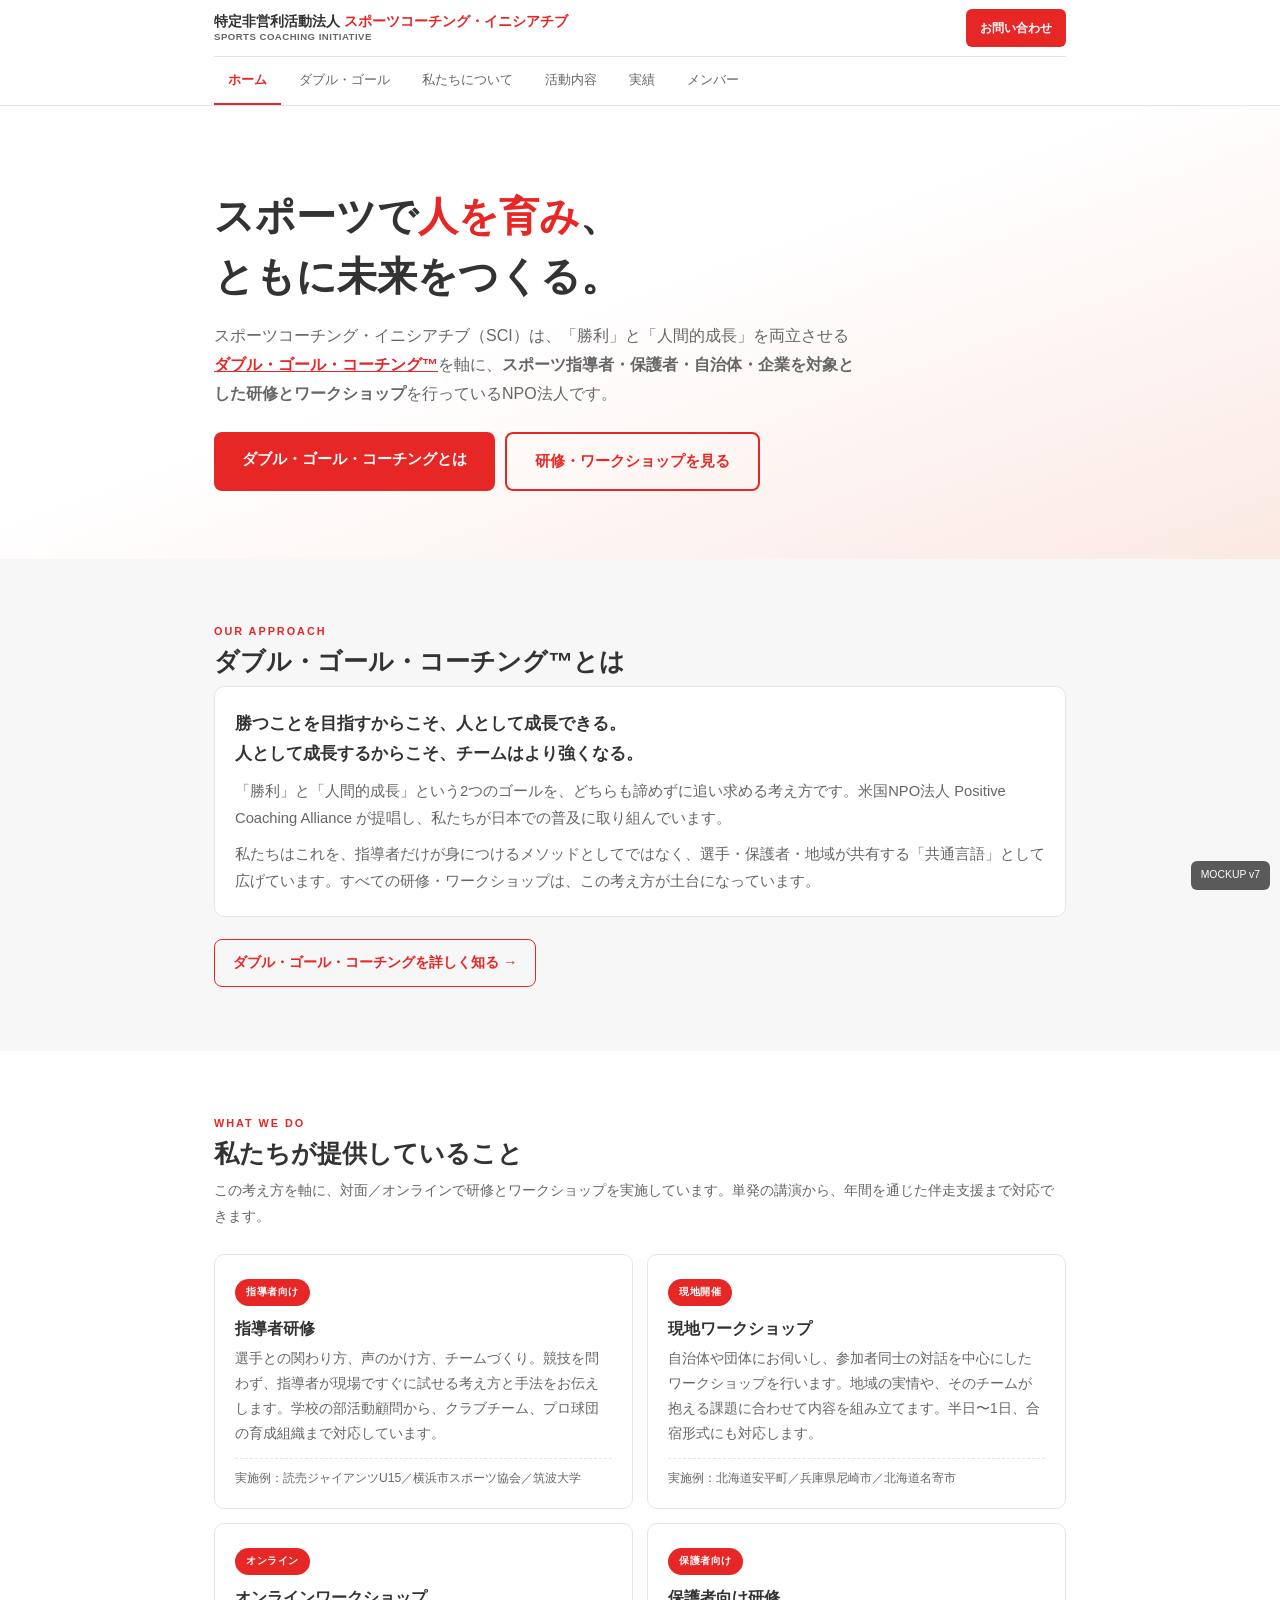
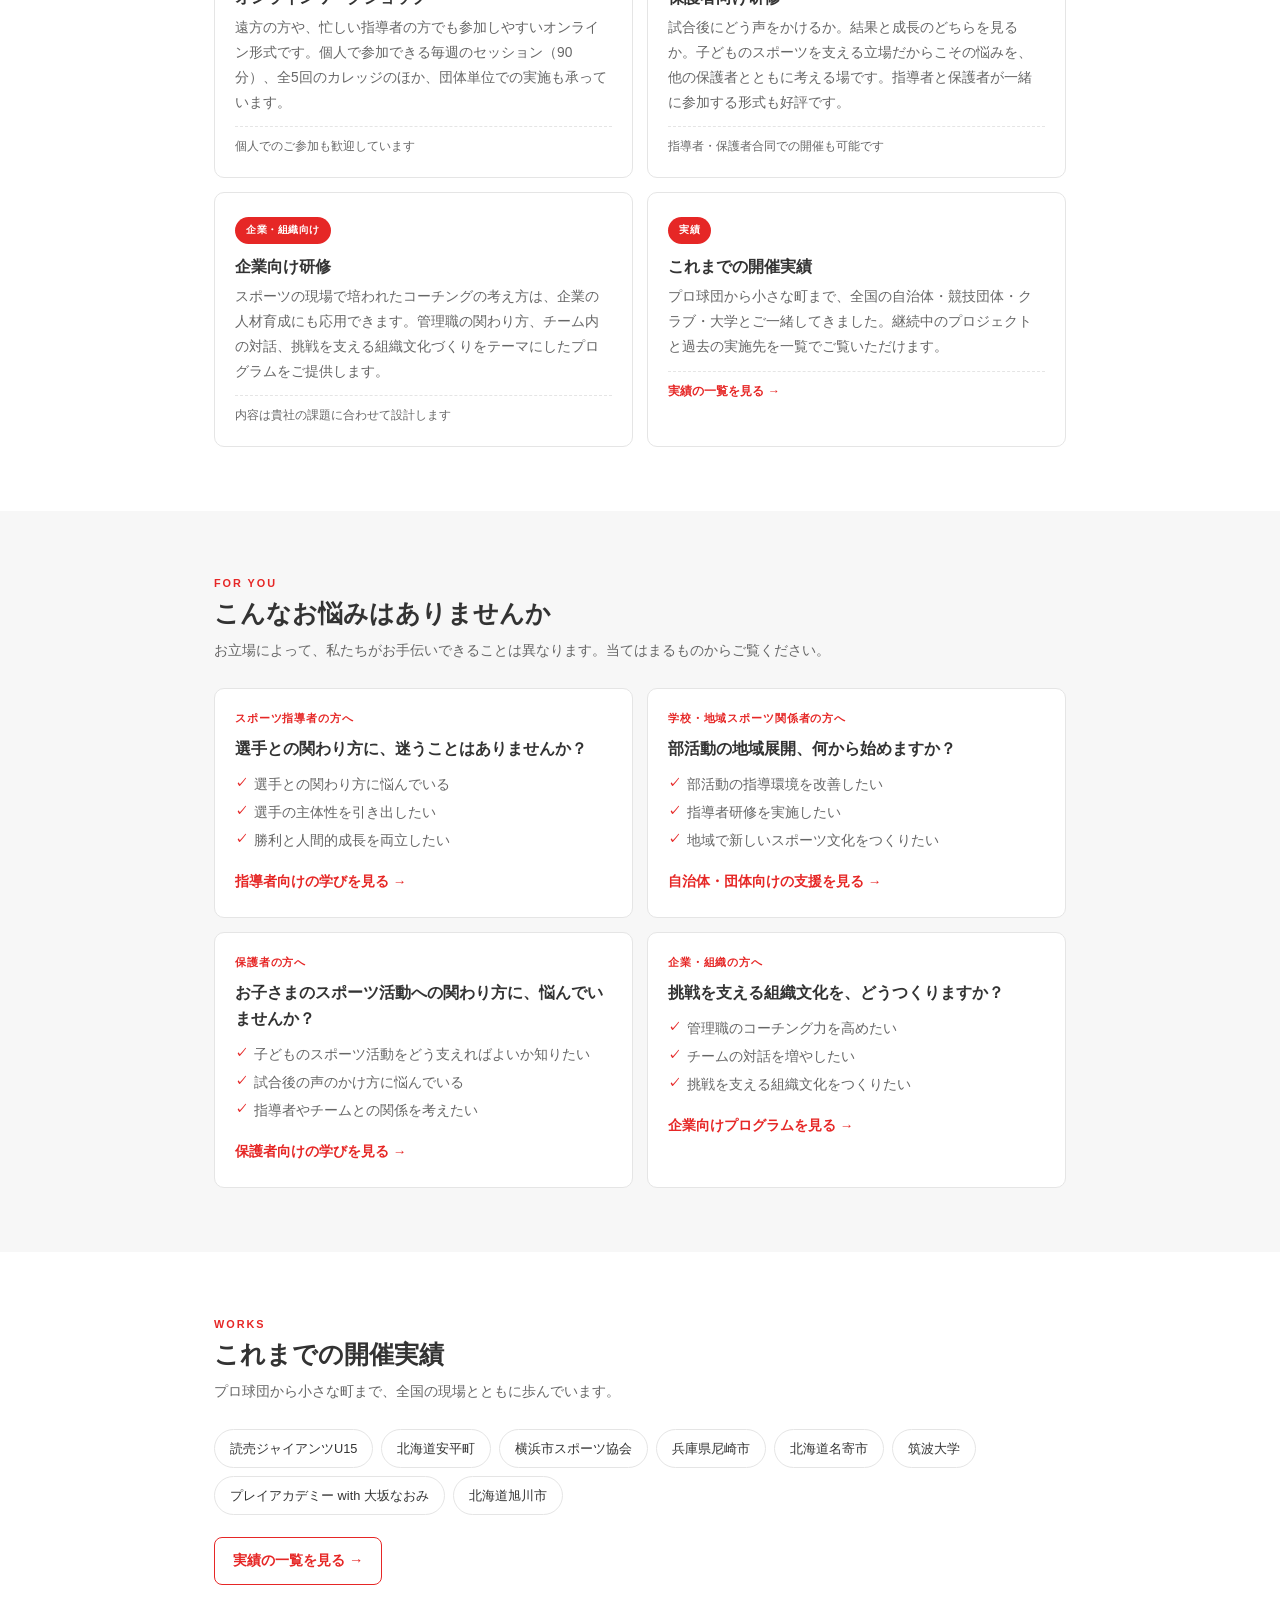
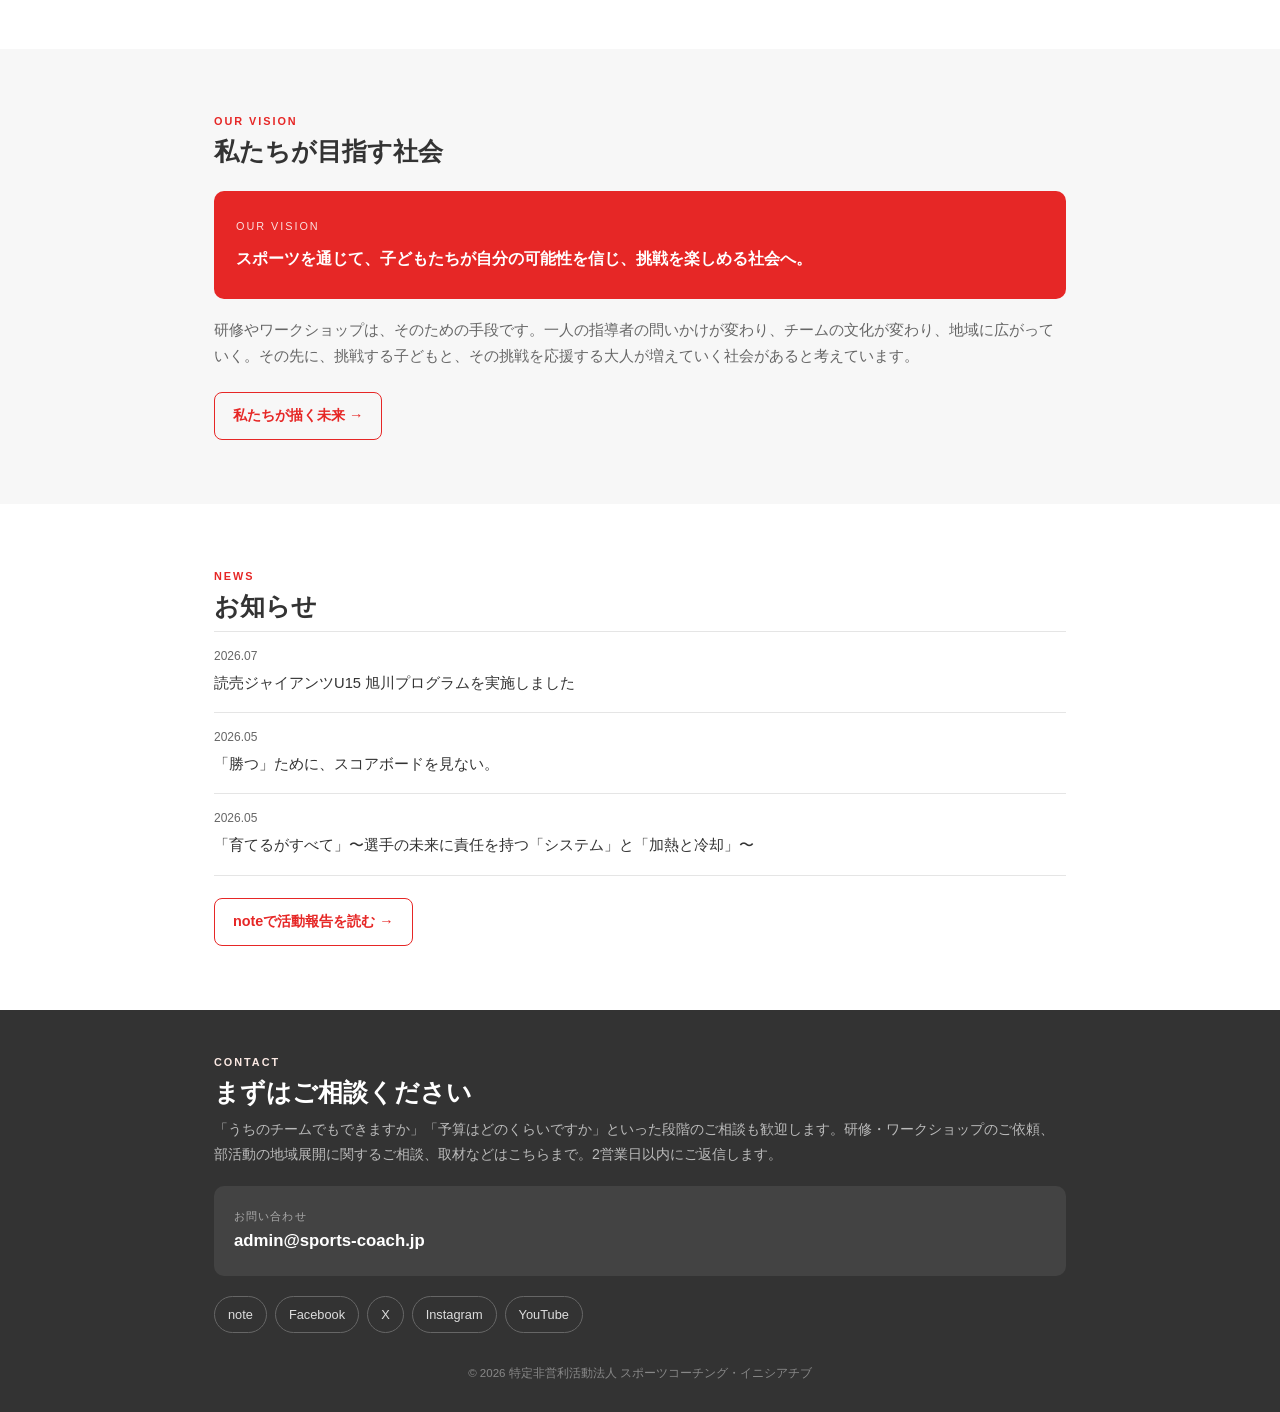
==== commit 4e6f0abc: "Surface Double-Goal Coaching in the hero lead Updated the title and meta description for better clar" ====
--- a/index.html
+++ b/index.html
@@ -3,8 +3,8 @@
 <head>
 <meta charset="UTF-8">
 <meta name="viewport" content="width=device-width, initial-scale=1">
-<title>特定非営利活動法人 スポーツコーチング・イニシアチブ｜指導者・保護者・企業向けのコーチング研修</title>
-<meta name="description" content="スポーツ指導者、学校・地域スポーツ関係者、保護者、企業を対象に、コーチングと人材育成の研修・ワークショップを行うNPOです。全国の自治体・競技団体・チームと実績があります。">
+<title>特定非営利活動法人 スポーツコーチング・イニシアチブ｜ダブル・ゴール・コーチング™の研修・ワークショップ</title>
+<meta name="description" content="「勝利」と「人間的成長」を両立するダブル・ゴール・コーチング™を軸に、スポーツ指導者・保護者・自治体・企業を対象とした研修とワークショップを行うNPOです。">
 <link rel="stylesheet" href="style.css">
 </head>
 <body>
@@ -15,6 +15,7 @@
   </div>
   <div class="wrap"><nav class="tabs">
     <a href="index.html" class="on">ホーム</a>
+    <a href="double-goal.html">ダブル・ゴール</a>
     <a href="about.html">私たちについて</a>
     <a href="activities.html">活動内容</a>
     <a href="works.html">実績</a>
@@ -24,16 +25,26 @@
 
 <div class="hero"><div class="wrap">
   <h1>スポーツで<em>人を育み</em>、<br>ともに未来をつくる。</h1>
-  <p>スポーツコーチング・イニシアチブ（SCI）は、<b>スポーツ指導者や保護者、自治体、企業を対象に、コーチングと人材育成に関する研修・ワークショップを行っているNPO法人</b>です。</p>
+  <p>スポーツコーチング・イニシアチブ（SCI）は、「勝利」と「人間的成長」を両立させる<b><a href="double-goal.html">ダブル・ゴール・コーチング™</a></b>を軸に、<b>スポーツ指導者・保護者・自治体・企業を対象とした研修とワークショップ</b>を行っているNPO法人です。</p>
   <div class="btns">
-    <a class="b1" href="#programs">研修・ワークショップを見る</a>
-    <a class="b2" href="#contact">相談する</a>
+    <a class="b1" href="double-goal.html">ダブル・ゴール・コーチングとは</a>
+    <a class="b2" href="#programs">研修・ワークショップを見る</a>
   </div>
 </div></div>
+
+<section class="alt"><div class="wrap">
+  <h2><span class="eb">OUR APPROACH</span>ダブル・ゴール・コーチング™とは</h2>
+  <div class="idea">
+    <div class="big2">勝つことを目指すからこそ、人として成長できる。<br>人として成長するからこそ、チームはより強くなる。</div>
+    <p>「勝利」と「人間的成長」という2つのゴールを、どちらも諦めずに追い求める考え方です。米国NPO法人 Positive Coaching Alliance が提唱し、私たちが日本での普及に取り組んでいます。</p>
+    <p>私たちはこれを、指導者だけが身につけるメソッドとしてではなく、選手・保護者・地域が共有する「共通言語」として広げています。すべての研修・ワークショップは、この考え方が土台になっています。</p>
+  </div>
+  <div class="more"><a href="double-goal.html">ダブル・ゴール・コーチングを詳しく知る →</a></div>
+</div></section>
 
 <section id="programs"><div class="wrap">
   <h2><span class="eb">WHAT WE DO</span>私たちが提供していること</h2>
-  <p class="lead">「勝利」と「人間的成長」を両立させるコーチングを軸に、対面／オンラインで研修とワークショップを実施しています。単発の講演から、年間を通じた伴走支援まで対応できます。</p>
+  <p class="lead">この考え方を軸に、対面／オンラインで研修とワークショップを実施しています。単発の講演から、年間を通じた伴走支援まで対応できます。</p>
   <div class="grid g2">
 
     <div class="prog">
@@ -150,16 +161,6 @@
 </div></section>
 
 <section class="alt"><div class="wrap">
-  <h2><span class="eb">OUR THINKING</span>私たちの考え方</h2>
-  <div class="idea">
-    <div class="big2">勝つことを目指すからこそ、人として成長できる。<br>人として成長するからこそ、チームはより強くなる。</div>
-    <p>私たちが軸にしているのは、米国NPO法人 Positive Coaching Alliance が提唱する「ダブル・ゴール・コーチング™」です。「勝利」と「人間的成長」を対立させるのではなく、二つをともに追求する考え方です。</p>
-    <p>研修では、答えを一方的にお伝えするのではなく、「まなぶ・はなす・さがす」の3つのプロセスを循環させます。参加した方が自ら問いを立て、自分の現場に持ち帰れることを大切にしています。</p>
-  </div>
-  <div class="more"><a href="about.html">考え方をもっと知る →</a></div>
-</div></section>
-
-<section><div class="wrap">
   <h2><span class="eb">OUR VISION</span>私たちが目指す社会</h2>
   <div class="hypo">
     <div class="lb">OUR VISION</div>
@@ -171,7 +172,7 @@
   <div class="more"><a href="about.html">私たちが描く未来 →</a></div>
 </div></section>
 
-<section class="alt"><div class="wrap">
+<section><div class="wrap">
   <h2><span class="eb">NEWS</span>お知らせ</h2>
   <div class="rows news">
     <div class="row"><time>2026.07</time><a href="https://note.com/sports_coaching" target="_blank" rel="noopener">読売ジャイアンツU15 旭川プログラムを実施しました</a></div>
@@ -198,5 +199,5 @@
     <p class="copy">© 2026 特定非営利活動法人 スポーツコーチング・イニシアチブ</p>
   </div>
 </footer>
-<div class="mock">MOCKUP v6</div>
+<div class="mock">MOCKUP v7</div>
 </body></html>
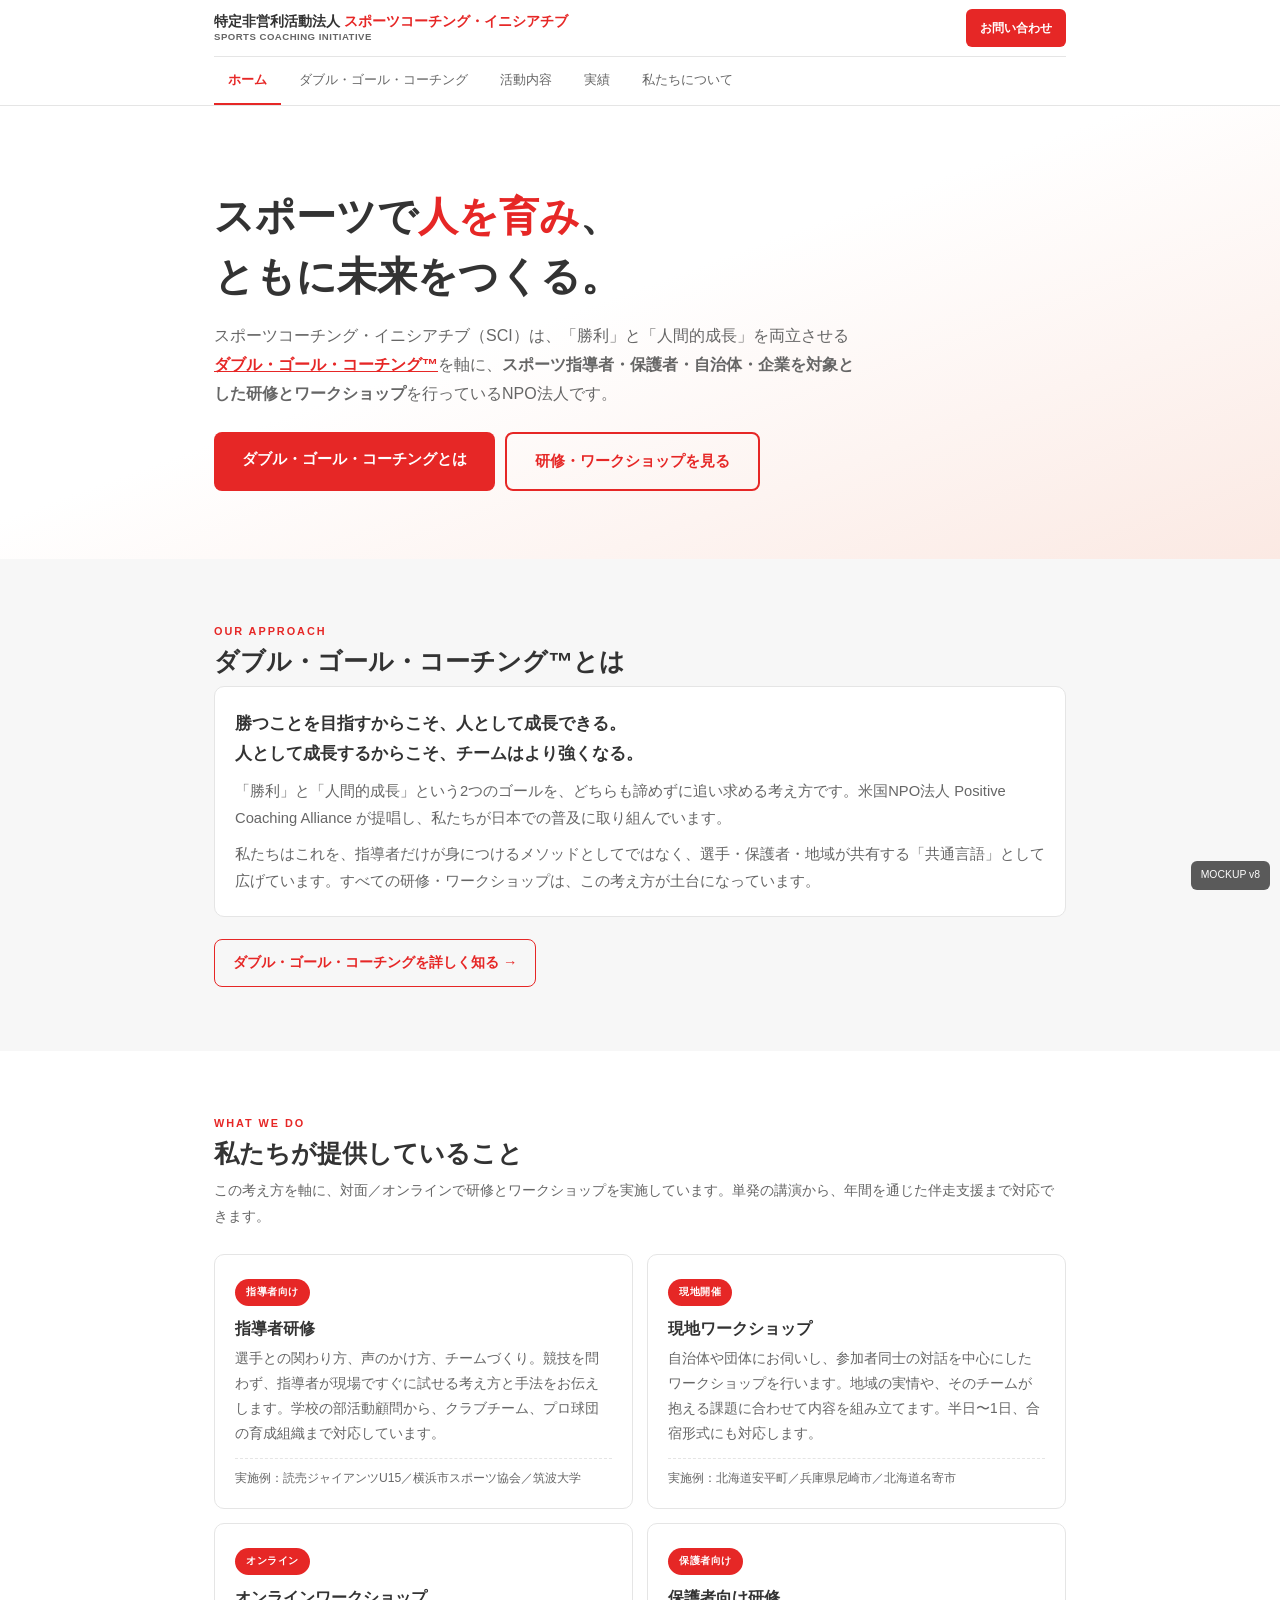
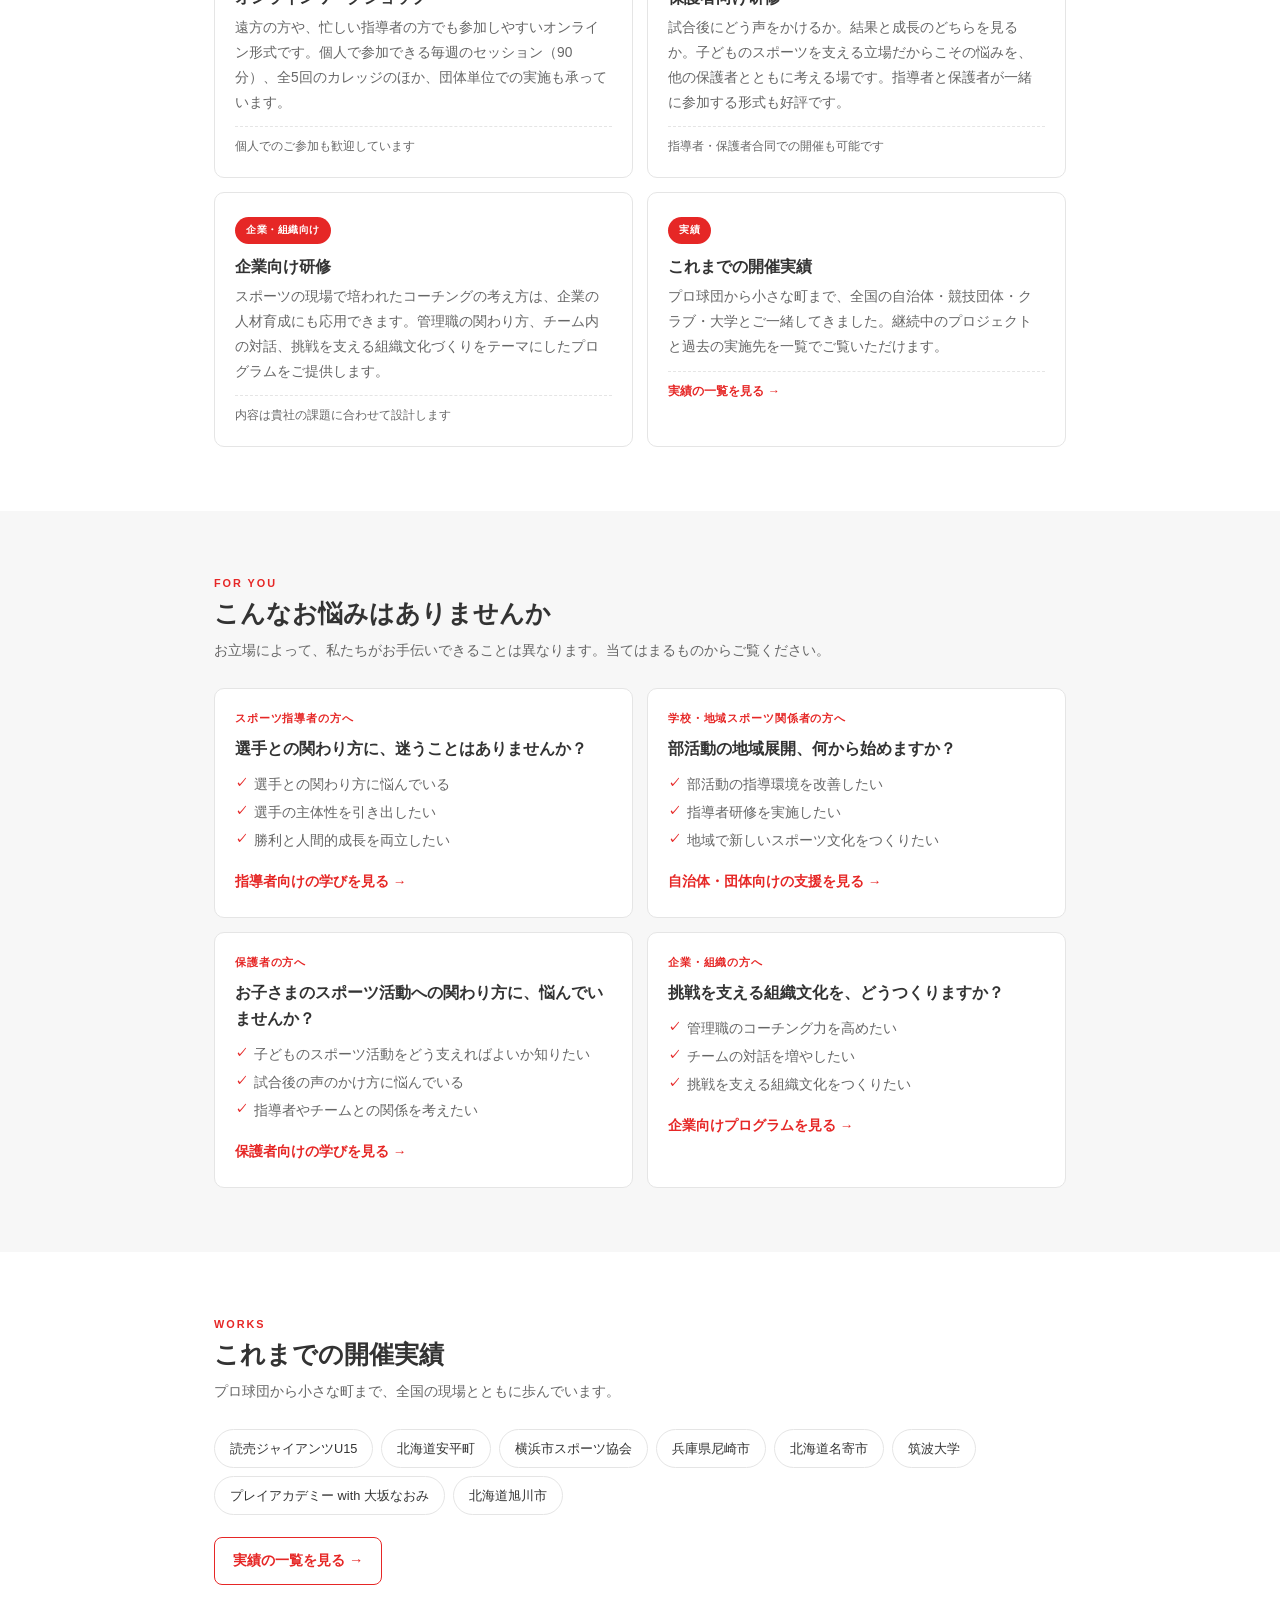
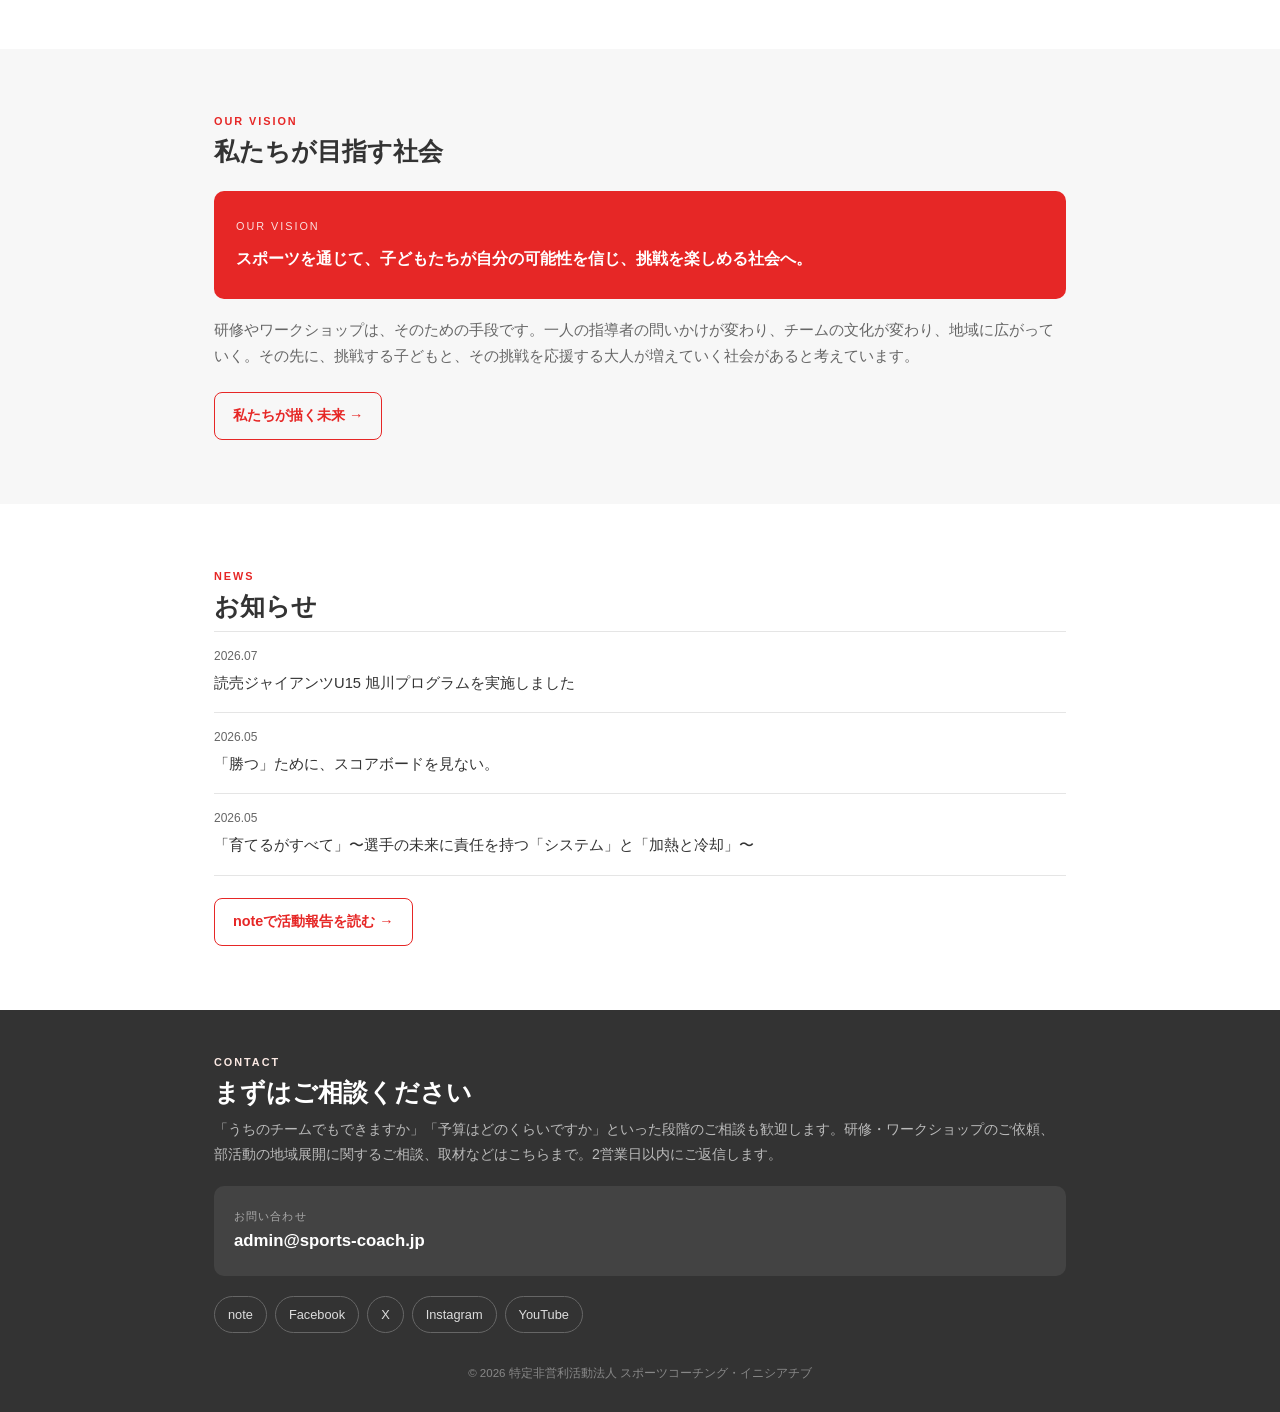
==== commit 417a41bc: "Update nav to 5-tab structure, fold members into about" ====
--- a/index.html
+++ b/index.html
@@ -15,11 +15,10 @@
   </div>
   <div class="wrap"><nav class="tabs">
     <a href="index.html" class="on">ホーム</a>
-    <a href="double-goal.html">ダブル・ゴール</a>
-    <a href="about.html">私たちについて</a>
+    <a href="double-goal.html">ダブル・ゴール・コーチング</a>
     <a href="activities.html">活動内容</a>
     <a href="works.html">実績</a>
-    <a href="members.html">メンバー</a>
+    <a href="about.html">私たちについて</a>
   </nav></div>
 </header>
 
@@ -199,5 +198,5 @@
     <p class="copy">© 2026 特定非営利活動法人 スポーツコーチング・イニシアチブ</p>
   </div>
 </footer>
-<div class="mock">MOCKUP v7</div>
+<div class="mock">MOCKUP v8</div>
 </body></html>
--- a/style.css
+++ b/style.css
@@ -261,3 +261,31 @@
 @media(min-width:700px){
   .lede{font-size:1.05rem;padding:24px 26px;}
 }
+
+
+/* commitment: video + download */
+.commit-grid{display:grid;gap:16px;grid-template-columns:1fr;}
+.video-ph{background:var(--dark);border-radius:10px;aspect-ratio:16/9;display:flex;flex-direction:column;align-items:center;justify-content:center;color:#fff;text-align:center;padding:20px;}
+.video-ph .play{width:52px;height:52px;border-radius:50%;background:rgba(255,255,255,.15);display:flex;align-items:center;justify-content:center;font-size:1.4rem;margin-bottom:12px;}
+.video-ph span{font-size:.8rem;color:#ccc;}
+.dlcard{background:#fff;border:1px dashed var(--line);border-radius:10px;padding:18px 20px;display:flex;justify-content:space-between;align-items:center;gap:12px;flex-wrap:wrap;}
+.dlcard .lbl2{font-weight:800;font-size:.92rem;}
+.dlcard .lbl2 small{display:block;font-weight:400;font-size:.76rem;color:var(--grey);margin-top:2px;}
+.dlcard .soon{font-size:.68rem;color:var(--grey);background:var(--light);padding:5px 12px;border-radius:999px;font-weight:700;white-space:nowrap;}
+
+/* member photo row (compact, on about page) */
+.mrow{display:grid;grid-template-columns:repeat(3,1fr);gap:10px;margin-top:16px;}
+.mph{background:#fff;border:1px solid var(--line);border-radius:10px;overflow:hidden;text-align:center;padding-bottom:10px;}
+.mph .ph{aspect-ratio:1/1;background:var(--light);display:flex;align-items:center;justify-content:center;color:var(--grey);font-size:1.4rem;font-weight:800;}
+.mph .nm3{font-size:.76rem;font-weight:800;margin-top:7px;padding:0 4px;line-height:1.4;}
+.mph .r3{font-size:.62rem;color:var(--red);font-weight:700;margin-top:1px;}
+
+/* annual report band */
+.report{background:var(--peach);border-radius:10px;padding:22px 20px;display:flex;justify-content:space-between;align-items:center;gap:14px;flex-wrap:wrap;}
+.report .rt{font-weight:800;font-size:.95rem;}
+.report .rt small{display:block;font-weight:400;color:var(--grey);font-size:.78rem;margin-top:3px;}
+
+@media(min-width:700px){
+  .commit-grid{grid-template-columns:1fr 1fr;}
+  .mrow{grid-template-columns:repeat(6,1fr);}
+}
